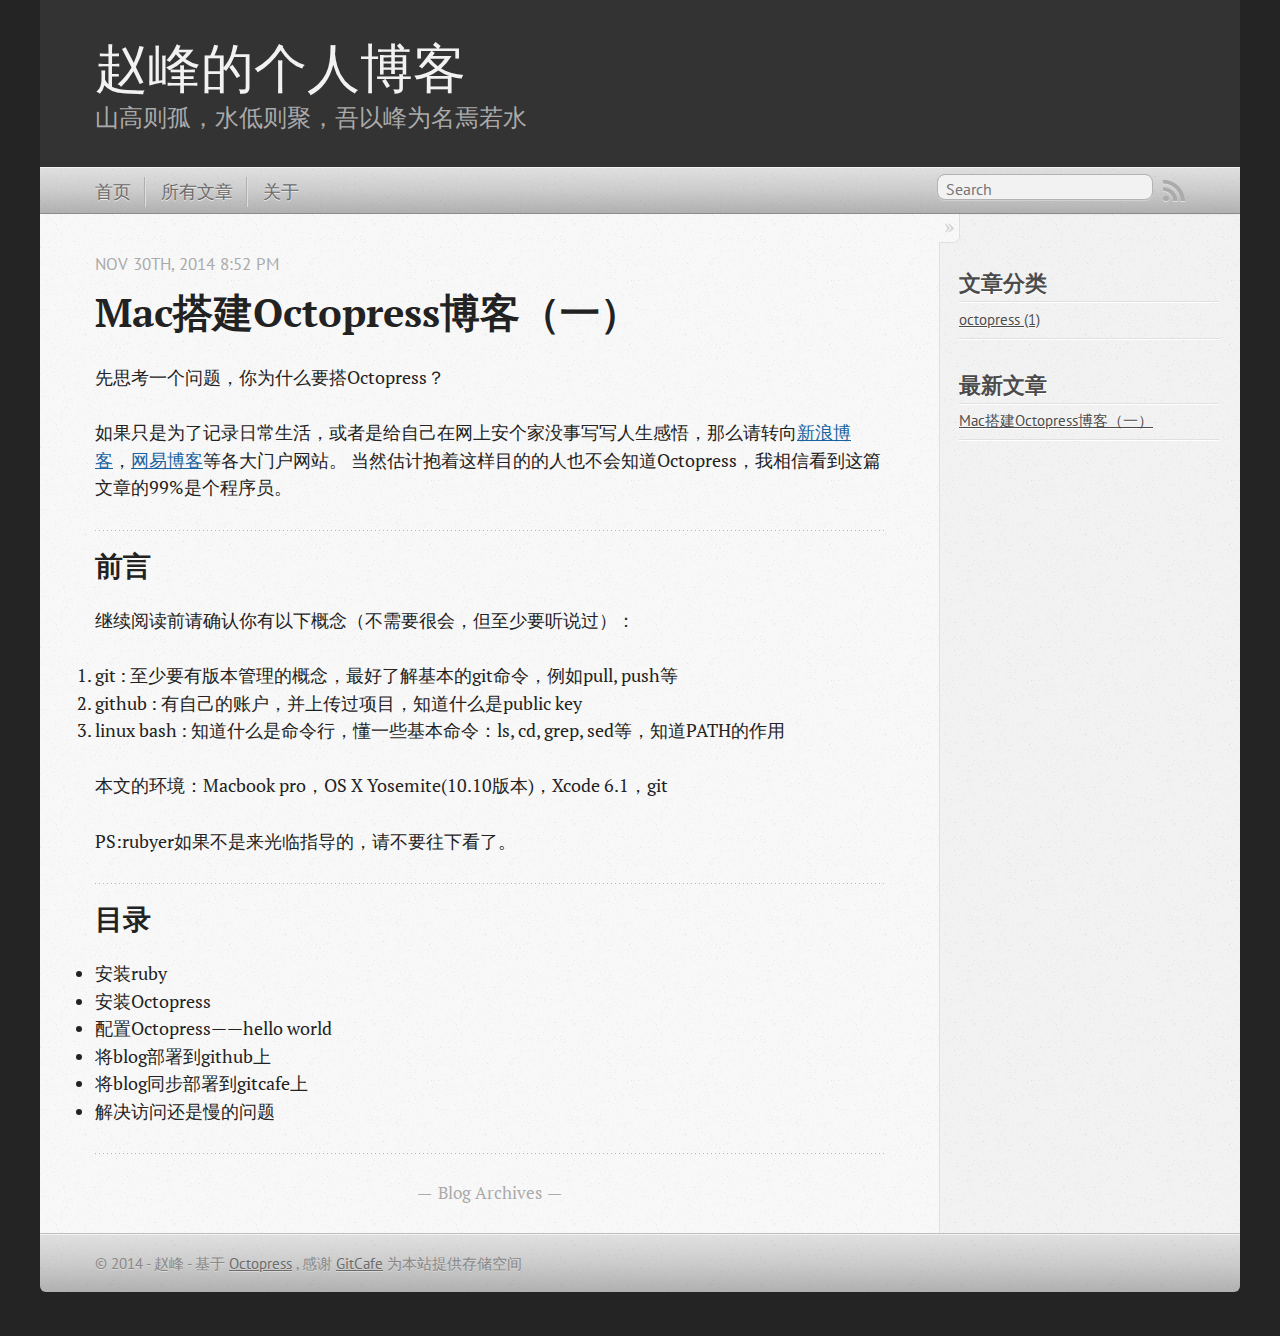
==== index.html @ 0d8d3104 "Site updated at 2014-12-03 14:56:02 UTC" ====
<!DOCTYPE html>
<!--[if IEMobile 7 ]><html class="no-js iem7"><![endif]-->
<!--[if lt IE 9]><html class="no-js lte-ie8"><![endif]-->
<!--[if (gt IE 8)|(gt IEMobile 7)|!(IEMobile)|!(IE)]><!--><html class="no-js" lang="en"><!--<![endif]-->
<head>
  <meta charset="utf-8">
  <title>赵峰的个人博客</title>
  <meta name="author" content="赵峰">

  
  <meta name="description" content="赵峰的个人博客">
  <meta name="keywords" content="IOS,Octopress,移动互联网,途牛旅游,iphone,hacker,objective-c,swift">

  <!-- http://t.co/dKP3o1e -->
  <meta name="HandheldFriendly" content="True">
  <meta name="MobileOptimized" content="320">
  <meta name="viewport" content="width=device-width, initial-scale=1">

  
  <link rel="canonical" href="http://piaoling.github.io">
  <link href="/favicon.png" rel="icon">
  <link href="/stylesheets/screen.css" media="screen, projection" rel="stylesheet" type="text/css">
  <link href="/atom.xml" rel="alternate" title="赵峰的个人博客" type="application/atom+xml">
  <script src="/javascripts/modernizr-2.0.js"></script>
  <script src="//ajax.useso.com/ajax/libs/jquery/1.9.1/jquery.min.js"></script>
  <script>!window.jQuery && document.write(unescape('%3Cscript src="./javascripts/libs/jquery.min.js"%3E%3C/script%3E'))</script>
  <script src="/javascripts/octopress.js" type="text/javascript"></script>
  <!--Fonts from Google"s Web font directory at http://google.com/webfonts -->
<link href="//fonts.useso.com/css?family=PT+Serif:regular,italic,bold,bolditalic" rel="stylesheet" type="text/css">
<link href="//fonts.useso.com/css?family=PT+Sans:regular,italic,bold,bolditalic" rel="stylesheet" type="text/css">

  

</head>

<body   >
  <header role="banner"><hgroup>
  <h1><a href="/">赵峰的个人博客</a></h1>
  
    <h2>山高则孤，水低则聚，吾以峰为名焉若水</h2>
  
</hgroup>

</header>
  <nav role="navigation"><ul class="subscription" data-subscription="rss">
  <li><a href="/atom.xml" rel="subscribe-rss" title="subscribe via RSS">RSS</a></li>
  
</ul>
  
<form action="https://www.google.com/search" method="get">
  <fieldset role="search">
    <input type="hidden" name="q" value="site:piaoling.github.io" />
    <input class="search" type="text" name="q" results="0" placeholder="Search"/>
  </fieldset>
</form>
  
<ul class="main-navigation">
  <li><a href="/">首页</a></li>
  <li><a href="/blog/archives">所有文章</a></li>
  <li><a href="/about">关于</a></li>
</ul>

</nav>
  <div id="main">
    <div id="content">
      <div class="blog-index">
  
  
  
    <article>
      
  <header>
    
      <h1 class="entry-title"><a href="/blog/2014/11/30/first-article/">Mac搭建Octopress博客（一）</a></h1>
    
    
      <p class="meta">
        




<time class='entry-date' datetime='2014-11-30T20:52:17+08:00'><span class='date'><span class='date-month'>Nov</span> <span class='date-day'>30</span><span class='date-suffix'>th</span>, <span class='date-year'>2014</span></span> <span class='time'>8:52 pm</span></time>
        
      </p>
    
  </header>


  <div class="entry-content"><p>先思考一个问题，你为什么要搭Octopress？</p>

<p>如果只是为了记录日常生活，或者是给自己在网上安个家没事写写人生感悟，那么请转向<a href="http://blog.sina.com.cn">新浪博客</a>，<a href="http://blog.163.com">网易博客</a>等各大门户网站。
当然估计抱着这样目的的人也不会知道Octopress，我相信看到这篇文章的99%是个程序员。</p>

<h2>前言</h2>

<p>继续阅读前请确认你有以下概念（不需要很会，但至少要听说过）：</p>

<ol>
<li> git : 至少要有版本管理的概念，最好了解基本的git命令，例如pull, push等</li>
<li> github : 有自己的账户，并上传过项目，知道什么是public key</li>
<li> linux bash : 知道什么是命令行，懂一些基本命令：ls, cd, grep, sed等，知道PATH的作用</li>
</ol>


<p>本文的环境：Macbook pro，OS X Yosemite(10.10版本)，Xcode 6.1，git</p>

<p>PS:rubyer如果不是来光临指导的，请不要往下看了。</p>

<h2>目录</h2>

<ul>
<li>安装ruby</li>
<li>安装Octopress</li>
<li>配置Octopress——hello world</li>
<li>将blog部署到github上</li>
<li>将blog同步部署到gitcafe上</li>
<li>解决访问还是慢的问题</li>
</ul>

</div>
  
  


    </article>
  
  <div class="pagination">
    
    <a href="/blog/archives">Blog Archives</a>
    
  </div>
</div>
<aside class="sidebar">
  
    <section> 
  <h1>文章分类</h1> 
  <ul id="categories"> 
    <li class='category'><a href='/blog/categories/octopress/'>octopress (1)</a></li>
 
  </ul> 
</section><section>
  <h1>最新文章</h1>
  <ul id="recent_posts">
    
      <li class="post">
        <a href="/blog/2014/11/30/first-article/">Mac搭建Octopress博客（一）</a>
      </li>
    
  </ul>
</section>

  
</aside>

    </div>
  </div>
  <footer role="contentinfo"><p>
  &copy; 2014 - 赵峰 -
  <span class="credit">基于 <a href="http://octopress.org" target="_blank">Octopress</a></span>
  <span class="credit">, 感谢 <a href="http://gitcafe.com/signup?invited_by=tangqiaoboy" target="_blank">GitCafe</a> 为本站提供存储空间</span>
</p>

</footer>
  











</body>
</html>
---- stylesheets/screen.css ----
html,body,div,span,applet,object,iframe,h1,h2,h3,h4,h5,h6,p,blockquote,pre,a,abbr,acronym,address,big,cite,code,del,dfn,em,img,ins,kbd,q,s,samp,small,strike,strong,sub,sup,tt,var,b,u,i,center,dl,dt,dd,ol,ul,li,fieldset,form,label,legend,table,caption,tbody,tfoot,thead,tr,th,td,article,aside,canvas,details,embed,figure,figcaption,footer,header,hgroup,menu,nav,output,ruby,section,summary,time,mark,audio,video{margin:0;padding:0;border:0;font:inherit;font-size:100%;vertical-align:baseline}html{line-height:1}ol,ul{list-style:none}table{border-collapse:collapse;border-spacing:0}caption,th,td{text-align:left;font-weight:normal;vertical-align:middle}q,blockquote{quotes:none}q:before,q:after,blockquote:before,blockquote:after{content:"";content:none}a img{border:none}article,aside,details,figcaption,figure,footer,header,hgroup,menu,nav,section,summary{display:block}a{color:#1863a1}a:visited{color:#751590}a:focus{color:#0181eb}a:hover{color:#0181eb}a:active{color:#01579f}aside.sidebar a{color:#222}aside.sidebar a:focus{color:#0181eb}aside.sidebar a:hover{color:#0181eb}aside.sidebar a:active{color:#01579f}a{-webkit-transition:color 0.3s;-moz-transition:color 0.3s;-o-transition:color 0.3s;transition:color 0.3s}html{background:#252525 url('/images/line-tile.png?1417339213') top left}body>div{background:#f2f2f2 url('/images/noise.png?1417339213') top left;border-bottom:1px solid #bfbfbf}body>div>div{background:#f8f8f8 url('/images/noise.png?1417339213') top left;border-right:1px solid #e0e0e0}.heading,body>header h1,h1,h2,h3,h4,h5,h6{font-family:"PT Serif","Georgia","Helvetica Neue",Arial,sans-serif}.sans,body>header h2,article header p.meta,article>footer,#content .blog-index footer,html .gist .gist-file .gist-meta,#blog-archives a.category,#blog-archives time,aside.sidebar section,body>footer{font-family:"PT Sans","Helvetica Neue",Arial,sans-serif}.serif,body,#content .blog-index a[rel=full-article]{font-family:"PT Serif",Georgia,Times,"Times New Roman",serif}.mono,pre,code,tt,p code,li code{font-family:Menlo,Monaco,"Andale Mono","lucida console","Courier New",monospace}body>header h1{font-size:2.2em;font-family:"PT Serif","Georgia","Helvetica Neue",Arial,sans-serif;font-weight:normal;line-height:1.2em;margin-bottom:0.6667em}body>header h2{font-family:"PT Serif","Georgia","Helvetica Neue",Arial,sans-serif}body{line-height:1.5em;color:#222}h1{font-size:2.2em;line-height:1.2em}@media only screen and (min-width: 992px){body{font-size:1.15em}h1{font-size:2.6em;line-height:1.2em}}h1,h2,h3,h4,h5,h6{text-rendering:optimizelegibility;margin-bottom:1em;font-weight:bold}h2,section h1{font-size:1.5em}h3,section h2,section section h1{font-size:1.3em}h4,section h3,section section h2,section section section h1{font-size:1em}h5,section h4,section section h3{font-size:.9em}h6,section h5,section section h4,section section section h3{font-size:.8em}p,article blockquote,ul,ol{margin-bottom:1.5em}ul{list-style-type:disc}ul ul{list-style-type:circle;margin-bottom:0px}ul ul ul{list-style-type:square;margin-bottom:0px}ol{list-style-type:decimal}ol ol{list-style-type:lower-alpha;margin-bottom:0px}ol ol ol{list-style-type:lower-roman;margin-bottom:0px}ul,ul ul,ul ol,ol,ol ul,ol ol{margin-left:0em}ul ul,ul ol,ol ul,ol ol{margin-bottom:0em}strong{font-weight:bold}em{font-style:italic}sup,sub{font-size:0.75em;position:relative;display:inline-block;padding:0 .2em;line-height:.8em}sup{top:-.5em}sub{bottom:-.5em}a[rev='footnote']{font-size:.75em;padding:0 .3em;line-height:1}q{font-style:normal}q:before{content:"\201C"}q:after{content:"\201D"}em,dfn{font-style:italic}strong,dfn{font-weight:bold}del,s{text-decoration:line-through}abbr,acronym{border-bottom:1px dotted;cursor:help}hr{margin-bottom:0.2em}small{font-size:.8em}big{font-size:1.2em}article blockquote{font-style:italic;position:relative;font-size:1.2em;line-height:1.5em;padding-left:1em;border-left:4px solid rgba(170,170,170,0.5)}article blockquote cite{font-style:italic}article blockquote cite a{color:#aaa !important;word-wrap:break-word}article blockquote cite:before{content:'\2014';padding-right:.3em;padding-left:.3em;color:#aaa}@media only screen and (min-width: 992px){article blockquote{padding-left:1.5em;border-left-width:4px}}.pullquote-right:before,.pullquote-left:before{padding:0;border:none;content:attr(data-pullquote);float:right;width:45%;margin:.5em 0 1em 1.5em;position:relative;top:7px;font-size:1.4em;line-height:1.45em}.pullquote-left:before{float:left;margin:.5em 1.5em 1em 0}.force-wrap,article a,aside.sidebar a{white-space:-moz-pre-wrap;white-space:-pre-wrap;white-space:-o-pre-wrap;white-space:pre-wrap;word-wrap:break-word}.group,body>header,body>nav,body>footer,body #content>article,body #content>div>article,body #content>div>section,body div.pagination,aside.sidebar,#main,#content,.sidebar{*zoom:1}.group:after,body>header:after,body>nav:after,body>footer:after,body #content>article:after,body #content>div>section:after,body div.pagination:after,#main:after,#content:after,.sidebar:after{content:"";display:table;clear:both}body{-webkit-text-size-adjust:none;max-width:1200px;position:relative;margin:0 auto}body>header,body>nav,body>footer,body #content>article,body #content>div>article,body #content>div>section{padding-left:18px;padding-right:18px}@media only screen and (min-width: 480px){body>header,body>nav,body>footer,body #content>article,body #content>div>article,body #content>div>section{padding-left:25px;padding-right:25px}}@media only screen and (min-width: 768px){body>header,body>nav,body>footer,body #content>article,body #content>div>article,body #content>div>section{padding-left:35px;padding-right:35px}}@media only screen and (min-width: 992px){body>header,body>nav,body>footer,body #content>article,body #content>div>article,body #content>div>section{padding-left:55px;padding-right:55px}}body div.pagination{margin-left:18px;margin-right:18px}@media only screen and (min-width: 480px){body div.pagination{margin-left:25px;margin-right:25px}}@media only screen and (min-width: 768px){body div.pagination{margin-left:35px;margin-right:35px}}@media only screen and (min-width: 992px){body div.pagination{margin-left:55px;margin-right:55px}}body>header{font-size:1em;padding-top:1.5em;padding-bottom:1.5em}#content{overflow:hidden}#content>div,#content>article{width:100%}aside.sidebar{float:none;padding:0 18px 1px;background-color:#f7f7f7;border-top:1px solid #e0e0e0}.flex-content,article img,article video,article .flash-video,aside.sidebar img{max-width:100%;height:auto}.basic-alignment.left,article img.left,article video.left,article .left.flash-video,aside.sidebar img.left{float:left;margin-right:1.5em}.basic-alignment.right,article img.right,article video.right,article .right.flash-video,aside.sidebar img.right{float:right;margin-left:1.5em}.basic-alignment.center,article img.center,article video.center,article .center.flash-video,aside.sidebar img.center{display:block;margin:0 auto 1.5em}.basic-alignment.left,article img.left,article video.left,article .left.flash-video,aside.sidebar img.left,.basic-alignment.right,article img.right,article video.right,article .right.flash-video,aside.sidebar img.right{margin-bottom:.8em}.toggle-sidebar,.no-sidebar .toggle-sidebar{display:none}@media only screen and (min-width: 750px){body.sidebar-footer aside.sidebar{float:none;width:auto;clear:left;margin:0;padding:0 35px 1px;background-color:#f7f7f7;border-top:1px solid #eaeaea}body.sidebar-footer aside.sidebar section.odd,body.sidebar-footer aside.sidebar section.even{float:left;width:48%}body.sidebar-footer aside.sidebar section.odd{margin-left:0}body.sidebar-footer aside.sidebar section.even{margin-left:4%}body.sidebar-footer aside.sidebar.thirds section{width:30%;margin-left:5%}body.sidebar-footer aside.sidebar.thirds section.first{margin-left:0;clear:both}}body.sidebar-footer #content{margin-right:0px}body.sidebar-footer .toggle-sidebar{display:none}@media only screen and (min-width: 550px){body>header{font-size:1em}}@media only screen and (min-width: 750px){aside.sidebar{float:none;width:auto;clear:left;margin:0;padding:0 35px 1px;background-color:#f7f7f7;border-top:1px solid #eaeaea}aside.sidebar section.odd,aside.sidebar section.even{float:left;width:48%}aside.sidebar section.odd{margin-left:0}aside.sidebar section.even{margin-left:4%}aside.sidebar.thirds section{width:30%;margin-left:5%}aside.sidebar.thirds section.first{margin-left:0;clear:both}}@media only screen and (min-width: 768px){body{-webkit-text-size-adjust:auto}body>header{font-size:1.2em}#main{padding:0;margin:0 auto}#content{overflow:visible;margin-right:240px;position:relative}.no-sidebar #content{margin-right:0;border-right:0}.collapse-sidebar #content{margin-right:20px}#content>div,#content>article{padding-top:17.5px;padding-bottom:17.5px;float:left}aside.sidebar{width:210px;padding:0 15px 15px;background:none;clear:none;float:left;margin:0 -100% 0 0}aside.sidebar section{width:auto;margin-left:0}aside.sidebar section.odd,aside.sidebar section.even{float:none;width:auto;margin-left:0}.collapse-sidebar aside.sidebar{float:none;width:auto;clear:left;margin:0;padding:0 35px 1px;background-color:#f7f7f7;border-top:1px solid #eaeaea}.collapse-sidebar aside.sidebar section.odd,.collapse-sidebar aside.sidebar section.even{float:left;width:48%}.collapse-sidebar aside.sidebar section.odd{margin-left:0}.collapse-sidebar aside.sidebar section.even{margin-left:4%}.collapse-sidebar aside.sidebar.thirds section{width:30%;margin-left:5%}.collapse-sidebar aside.sidebar.thirds section.first{margin-left:0;clear:both}}@media only screen and (min-width: 992px){body>header{font-size:1.3em}#content{margin-right:300px}#content>div,#content>article{padding-top:27.5px;padding-bottom:27.5px}aside.sidebar{width:260px;padding:1.2em 20px 20px}.collapse-sidebar aside.sidebar{padding-left:55px;padding-right:55px}}@media only screen and (min-width: 768px){ul,ol{margin-left:0}}body>header{background:#333}body>header h1{display:inline-block;margin:0}body>header h1 a,body>header h1 a:visited,body>header h1 a:hover{color:#f2f2f2;text-decoration:none}body>header h2{margin:.2em 0 0;font-size:1em;color:#aaa;font-weight:normal}body>nav{position:relative;background-color:#ccc;background:url('/images/noise.png?1417339213'),-webkit-gradient(linear, 50% 0%, 50% 100%, color-stop(0%, #e0e0e0), color-stop(50%, #cccccc), color-stop(100%, #b0b0b0));background:url('/images/noise.png?1417339213'),-webkit-linear-gradient(#e0e0e0,#cccccc,#b0b0b0);background:url('/images/noise.png?1417339213'),-moz-linear-gradient(#e0e0e0,#cccccc,#b0b0b0);background:url('/images/noise.png?1417339213'),-o-linear-gradient(#e0e0e0,#cccccc,#b0b0b0);background:url('/images/noise.png?1417339213'),linear-gradient(#e0e0e0,#cccccc,#b0b0b0);border-top:1px solid #f2f2f2;border-bottom:1px solid #8c8c8c;padding-top:.35em;padding-bottom:.35em}body>nav form{-webkit-background-clip:padding;-moz-background-clip:padding;background-clip:padding-box;margin:0;padding:0}body>nav form .search{padding:.3em .5em 0;font-size:.85em;font-family:"PT Sans","Helvetica Neue",Arial,sans-serif;line-height:1.1em;width:95%;-webkit-border-radius:0.5em;-moz-border-radius:0.5em;-ms-border-radius:0.5em;-o-border-radius:0.5em;border-radius:0.5em;-webkit-background-clip:padding;-moz-background-clip:padding;background-clip:padding-box;-webkit-box-shadow:#d1d1d1 0 1px;-moz-box-shadow:#d1d1d1 0 1px;box-shadow:#d1d1d1 0 1px;background-color:#f2f2f2;border:1px solid #b3b3b3;color:#888}body>nav form .search:focus{color:#444;border-color:#80b1df;-webkit-box-shadow:#80b1df 0 0 4px,#80b1df 0 0 3px inset;-moz-box-shadow:#80b1df 0 0 4px,#80b1df 0 0 3px inset;box-shadow:#80b1df 0 0 4px,#80b1df 0 0 3px inset;background-color:#fff;outline:none}body>nav fieldset[role=search]{float:right;width:48%}body>nav fieldset.mobile-nav{float:left;width:48%}body>nav fieldset.mobile-nav select{width:100%;font-size:.8em;border:1px solid #888}body>nav ul{display:none}@media only screen and (min-width: 550px){body>nav{font-size:.9em}body>nav ul{margin:0;padding:0;border:0;overflow:hidden;*zoom:1;float:left;display:block;padding-top:.15em}body>nav ul li{list-style-image:none;list-style-type:none;margin-left:0;white-space:nowrap;display:inline;float:left;padding-left:0;padding-right:0}body>nav ul li:first-child,body>nav ul li.first{padding-left:0}body>nav ul li:last-child{padding-right:0}body>nav ul li.last{padding-right:0}body>nav ul.subscription{margin-left:.8em;float:right}body>nav ul.subscription li:last-child a{padding-right:0}body>nav ul li{margin:0}body>nav a{color:#6b6b6b;font-family:"PT Sans","Helvetica Neue",Arial,sans-serif;text-shadow:#ebebeb 0 1px;float:left;text-decoration:none;font-size:1.1em;padding:.1em 0;line-height:1.5em}body>nav a:visited{color:#6b6b6b}body>nav a:hover{color:#2b2b2b}body>nav li+li{border-left:1px solid #b0b0b0;margin-left:.8em}body>nav li+li a{padding-left:.8em;border-left:1px solid #dedede}body>nav form{float:right;text-align:left;padding-left:.8em;width:175px}body>nav form .search{width:93%;font-size:.95em;line-height:1.2em}body>nav ul[data-subscription$=email]+form{width:97px}body>nav ul[data-subscription$=email]+form .search{width:91%}body>nav fieldset.mobile-nav{display:none}body>nav fieldset[role=search]{width:99%}}@media only screen and (min-width: 992px){body>nav form{width:215px}body>nav ul[data-subscription$=email]+form{width:147px}}.no-placeholder body>nav .search{background:#f2f2f2 url('/images/search.png?1417339213') 0.3em 0.25em no-repeat;text-indent:1.3em}@media only screen and (min-width: 550px){.maskImage body>nav ul[data-subscription$=email]+form{width:123px}}@media only screen and (min-width: 992px){.maskImage body>nav ul[data-subscription$=email]+form{width:173px}}.maskImage ul.subscription{position:relative;top:.2em}.maskImage ul.subscription li,.maskImage ul.subscription a{border:0;padding:0}.maskImage a[rel=subscribe-rss]{position:relative;top:0px;text-indent:-999999em;background-color:#dedede;border:0;padding:0}.maskImage a[rel=subscribe-rss],.maskImage a[rel=subscribe-rss]:after{-webkit-mask-image:url('/images/rss.png?1417339213');-moz-mask-image:url('/images/rss.png?1417339213');-ms-mask-image:url('/images/rss.png?1417339213');-o-mask-image:url('/images/rss.png?1417339213');mask-image:url('/images/rss.png?1417339213');-webkit-mask-repeat:no-repeat;-moz-mask-repeat:no-repeat;-ms-mask-repeat:no-repeat;-o-mask-repeat:no-repeat;mask-repeat:no-repeat;width:22px;height:22px}.maskImage a[rel=subscribe-rss]:after{content:"";position:absolute;top:-1px;left:0;background-color:#ababab}.maskImage a[rel=subscribe-rss]:hover:after{background-color:#9e9e9e}.maskImage a[rel=subscribe-email]{position:relative;top:0px;text-indent:-999999em;background-color:#dedede;border:0;padding:0}.maskImage a[rel=subscribe-email],.maskImage a[rel=subscribe-email]:after{-webkit-mask-image:url('/images/email.png?1417339213');-moz-mask-image:url('/images/email.png?1417339213');-ms-mask-image:url('/images/email.png?1417339213');-o-mask-image:url('/images/email.png?1417339213');mask-image:url('/images/email.png?1417339213');-webkit-mask-repeat:no-repeat;-moz-mask-repeat:no-repeat;-ms-mask-repeat:no-repeat;-o-mask-repeat:no-repeat;mask-repeat:no-repeat;width:28px;height:22px}.maskImage a[rel=subscribe-email]:after{content:"";position:absolute;top:-1px;left:0;background-color:#ababab}.maskImage a[rel=subscribe-email]:hover:after{background-color:#9e9e9e}article{padding-top:1em}article header{position:relative;padding-top:2em;padding-bottom:1em;margin-bottom:1em;background:url('[data-uri]') bottom left repeat-x}article header h1{margin:0}article header h1 a{text-decoration:none}article header h1 a:hover{text-decoration:underline}article header p{font-size:.9em;color:#aaa;margin:0}article header p.meta{text-transform:uppercase;position:absolute;top:0}@media only screen and (min-width: 768px){article header{margin-bottom:1.5em;padding-bottom:1em;background:url('[data-uri]') bottom left repeat-x}}article h2{padding-top:0.8em;background:url('[data-uri]') top left repeat-x}.entry-content article h2:first-child,article header+h2{padding-top:0}article h2:first-child,article header+h2{background:none}article .feature{padding-top:.5em;margin-bottom:1em;padding-bottom:1em;background:url('[data-uri]') bottom left repeat-x;font-size:2.0em;font-style:italic;line-height:1.3em}article img,article video,article .flash-video{-webkit-border-radius:0.3em;-moz-border-radius:0.3em;-ms-border-radius:0.3em;-o-border-radius:0.3em;border-radius:0.3em;-webkit-box-shadow:rgba(0,0,0,0.15) 0 1px 4px;-moz-box-shadow:rgba(0,0,0,0.15) 0 1px 4px;box-shadow:rgba(0,0,0,0.15) 0 1px 4px;-webkit-box-sizing:border-box;-moz-box-sizing:border-box;box-sizing:border-box;border:#fff 0.5em solid}article video,article .flash-video{margin:0 auto 1.5em}article video{display:block;width:100%}article .flash-video>div{position:relative;display:block;padding-bottom:56.25%;padding-top:1px;height:0;overflow:hidden}article .flash-video>div iframe,article .flash-video>div object,article .flash-video>div embed{position:absolute;top:0;left:0;width:100%;height:100%}article>footer{padding-bottom:2.5em;margin-top:2em}article>footer p.meta{margin-bottom:.8em;font-size:.85em;clear:both;overflow:hidden}.blog-index article+article{background:url('[data-uri]') top left repeat-x}#content .blog-index{padding-top:0;padding-bottom:0}#content .blog-index article{padding-top:2em}#content .blog-index article header{background:none;padding-bottom:0}#content .blog-index article h1{font-size:2.2em}#content .blog-index article h1 a{color:inherit}#content .blog-index article h1 a:hover{color:#0181eb}#content .blog-index a[rel=full-article]{background:#ebebeb;display:inline-block;padding:.4em .8em;margin-right:.5em;text-decoration:none;color:#666;-webkit-transition:background-color 0.5s;-moz-transition:background-color 0.5s;-o-transition:background-color 0.5s;transition:background-color 0.5s}#content .blog-index a[rel=full-article]:hover{background:#0181eb;text-shadow:none;color:#f8f8f8}#content .blog-index footer{margin-top:1em}.separator,article>footer .byline+time:before,article>footer time+time:before,article>footer .comments:before,article>footer .byline ~ .categories:before{content:"\2022 ";padding:0 .4em 0 .2em;display:inline-block}#content div.pagination{text-align:center;font-size:.95em;position:relative;background:url('[data-uri]') top left repeat-x;padding-top:1.5em;padding-bottom:1.5em}#content div.pagination a{text-decoration:none;color:#aaa}#content div.pagination a.prev{position:absolute;left:0}#content div.pagination a.next{position:absolute;right:0}#content div.pagination a:hover{color:#0181eb}#content div.pagination a[href*=archive]:before,#content div.pagination a[href*=archive]:after{content:'\2014';padding:0 .3em}p.meta+.sharing{padding-top:1em;padding-left:0;background:url('[data-uri]') top left repeat-x}#fb-root{display:none}.highlight,html .gist .gist-file .gist-syntax .gist-highlight{border:1px solid #05232b !important}.highlight table td.code,html .gist .gist-file .gist-syntax .gist-highlight table td.code{width:100%}.highlight .line-numbers,html .gist .gist-file .gist-syntax .highlight .line_numbers{text-align:right;font-size:13px;line-height:1.45em;background:#073642 url('/images/noise.png?1417339213') top left !important;border-right:1px solid #00232c !important;-webkit-box-shadow:#083e4b -1px 0 inset;-moz-box-shadow:#083e4b -1px 0 inset;box-shadow:#083e4b -1px 0 inset;text-shadow:#021014 0 -1px;padding:.8em !important;-webkit-border-radius:0;-moz-border-radius:0;-ms-border-radius:0;-o-border-radius:0;border-radius:0}.highlight .line-numbers span,html .gist .gist-file .gist-syntax .highlight .line_numbers span{color:#586e75 !important}figure.code,.gist-file,pre{-webkit-box-shadow:rgba(0,0,0,0.06) 0 0 10px;-moz-box-shadow:rgba(0,0,0,0.06) 0 0 10px;box-shadow:rgba(0,0,0,0.06) 0 0 10px}figure.code .highlight pre,.gist-file .highlight pre,pre .highlight pre{-webkit-box-shadow:none;-moz-box-shadow:none;box-shadow:none}.gist .highlight *::-moz-selection,figure.code .highlight *::-moz-selection{background:#386774;color:inherit;text-shadow:#002b36 0 1px}.gist .highlight *::-webkit-selection,figure.code .highlight *::-webkit-selection{background:#386774;color:inherit;text-shadow:#002b36 0 1px}.gist .highlight *::selection,figure.code .highlight *::selection{background:#386774;color:inherit;text-shadow:#002b36 0 1px}html .gist .gist-file{margin-bottom:1.8em;position:relative;border:none;padding-top:26px !important}html .gist .gist-file .highlight{margin-bottom:0}html .gist .gist-file .gist-syntax{border-bottom:0 !important;background:none !important}html .gist .gist-file .gist-syntax .gist-highlight{background:#002b36 !important}html .gist .gist-file .gist-syntax .highlight pre{padding:0}html .gist .gist-file .gist-meta{padding:.6em 0.8em;border:1px solid #083e4b !important;color:#586e75;font-size:.7em !important;background:#073642 url('/images/noise.png?1417339213') top left;line-height:1.5em}html .gist .gist-file .gist-meta a{color:#75878b !important;text-decoration:none}html .gist .gist-file .gist-meta a:hover{text-decoration:underline}html .gist .gist-file .gist-meta a:hover{color:#93a1a1 !important}html .gist .gist-file .gist-meta a[href*='#file']{position:absolute;top:0;left:0;right:-10px;color:#474747 !important}html .gist .gist-file .gist-meta a[href*='#file']:hover{color:#1863a1 !important}html .gist .gist-file .gist-meta a[href*=raw]{top:.4em}pre{background:#002b36 url('/images/noise.png?1417339213') top left;-webkit-border-radius:0.4em;-moz-border-radius:0.4em;-ms-border-radius:0.4em;-o-border-radius:0.4em;border-radius:0.4em;border:1px solid #05232b;line-height:1.45em;font-size:13px;margin-bottom:2.1em;padding:.8em 1em;color:#93a1a1;overflow:auto}h3.filename+pre{-moz-border-radius-topleft:0px;-webkit-border-top-left-radius:0px;border-top-left-radius:0px;-moz-border-radius-topright:0px;-webkit-border-top-right-radius:0px;border-top-right-radius:0px}p code,li code{display:inline-block;white-space:no-wrap;background:#fff;font-size:.8em;line-height:1.5em;color:#555;border:1px solid #ddd;-webkit-border-radius:0.4em;-moz-border-radius:0.4em;-ms-border-radius:0.4em;-o-border-radius:0.4em;border-radius:0.4em;padding:0 .3em;margin:-1px 0}p pre code,li pre code{font-size:1em !important;background:none;border:none}.pre-code,html .gist .gist-file .gist-syntax .highlight pre,.highlight code{font-family:Menlo,Monaco,"Andale Mono","lucida console","Courier New",monospace !important;overflow:scroll;overflow-y:hidden;display:block;padding:.8em;overflow-x:auto;line-height:1.45em;background:#002b36 url('/images/noise.png?1417339213') top left !important;color:#93a1a1 !important}.pre-code span,html .gist .gist-file .gist-syntax .highlight pre span,.highlight code span{color:#93a1a1 !important}.pre-code span,html .gist .gist-file .gist-syntax .highlight pre span,.highlight code span{font-style:normal !important;font-weight:normal !important}.pre-code .c,html .gist .gist-file .gist-syntax .highlight pre .c,.highlight code .c{color:#586e75 !important;font-style:italic !important}.pre-code .cm,html .gist .gist-file .gist-syntax .highlight pre .cm,.highlight code .cm{color:#586e75 !important;font-style:italic !important}.pre-code .cp,html .gist .gist-file .gist-syntax .highlight pre .cp,.highlight code .cp{color:#586e75 !important;font-style:italic !important}.pre-code .c1,html .gist .gist-file .gist-syntax .highlight pre .c1,.highlight code .c1{color:#586e75 !important;font-style:italic !important}.pre-code .cs,html .gist .gist-file .gist-syntax .highlight pre .cs,.highlight code .cs{color:#586e75 !important;font-weight:bold !important;font-style:italic !important}.pre-code .err,html .gist .gist-file .gist-syntax .highlight pre .err,.highlight code .err{color:#dc322f !important;background:none !important}.pre-code .k,html .gist .gist-file .gist-syntax .highlight pre .k,.highlight code .k{color:#cb4b16 !important}.pre-code .o,html .gist .gist-file .gist-syntax .highlight pre .o,.highlight code .o{color:#93a1a1 !important;font-weight:bold !important}.pre-code .p,html .gist .gist-file .gist-syntax .highlight pre .p,.highlight code .p{color:#93a1a1 !important}.pre-code .ow,html .gist .gist-file .gist-syntax .highlight pre .ow,.highlight code .ow{color:#2aa198 !important;font-weight:bold !important}.pre-code .gd,html .gist .gist-file .gist-syntax .highlight pre .gd,.highlight code .gd{color:#93a1a1 !important;background-color:#372c34 !important;display:inline-block}.pre-code .gd .x,html .gist .gist-file .gist-syntax .highlight pre .gd .x,.highlight code .gd .x{color:#93a1a1 !important;background-color:#4d2d33 !important;display:inline-block}.pre-code .ge,html .gist .gist-file .gist-syntax .highlight pre .ge,.highlight code .ge{color:#93a1a1 !important;font-style:italic !important}.pre-code .gh,html .gist .gist-file .gist-syntax .highlight pre .gh,.highlight code .gh{color:#586e75 !important}.pre-code .gi,html .gist .gist-file .gist-syntax .highlight pre .gi,.highlight code .gi{color:#93a1a1 !important;background-color:#1a412b !important;display:inline-block}.pre-code .gi .x,html .gist .gist-file .gist-syntax .highlight pre .gi .x,.highlight code .gi .x{color:#93a1a1 !important;background-color:#355720 !important;display:inline-block}.pre-code .gs,html .gist .gist-file .gist-syntax .highlight pre .gs,.highlight code .gs{color:#93a1a1 !important;font-weight:bold !important}.pre-code .gu,html .gist .gist-file .gist-syntax .highlight pre .gu,.highlight code .gu{color:#6c71c4 !important}.pre-code .kc,html .gist .gist-file .gist-syntax .highlight pre .kc,.highlight code .kc{color:#859900 !important;font-weight:bold !important}.pre-code .kd,html .gist .gist-file .gist-syntax .highlight pre .kd,.highlight code .kd{color:#268bd2 !important}.pre-code .kp,html .gist .gist-file .gist-syntax .highlight pre .kp,.highlight code .kp{color:#cb4b16 !important;font-weight:bold !important}.pre-code .kr,html .gist .gist-file .gist-syntax .highlight pre .kr,.highlight code .kr{color:#d33682 !important;font-weight:bold !important}.pre-code .kt,html .gist .gist-file .gist-syntax .highlight pre .kt,.highlight code .kt{color:#2aa198 !important}.pre-code .n,html .gist .gist-file .gist-syntax .highlight pre .n,.highlight code .n{color:#268bd2 !important}.pre-code .na,html .gist .gist-file .gist-syntax .highlight pre .na,.highlight code .na{color:#268bd2 !important}.pre-code .nb,html .gist .gist-file .gist-syntax .highlight pre .nb,.highlight code .nb{color:#859900 !important}.pre-code .nc,html .gist .gist-file .gist-syntax .highlight pre .nc,.highlight code .nc{color:#d33682 !important}.pre-code .no,html .gist .gist-file .gist-syntax .highlight pre .no,.highlight code .no{color:#b58900 !important}.pre-code .nl,html .gist .gist-file .gist-syntax .highlight pre .nl,.highlight code .nl{color:#859900 !important}.pre-code .ne,html .gist .gist-file .gist-syntax .highlight pre .ne,.highlight code .ne{color:#268bd2 !important;font-weight:bold !important}.pre-code .nf,html .gist .gist-file .gist-syntax .highlight pre .nf,.highlight code .nf{color:#268bd2 !important;font-weight:bold !important}.pre-code .nn,html .gist .gist-file .gist-syntax .highlight pre .nn,.highlight code .nn{color:#b58900 !important}.pre-code .nt,html .gist .gist-file .gist-syntax .highlight pre .nt,.highlight code .nt{color:#268bd2 !important;font-weight:bold !important}.pre-code .nx,html .gist .gist-file .gist-syntax .highlight pre .nx,.highlight code .nx{color:#b58900 !important}.pre-code .vg,html .gist .gist-file .gist-syntax .highlight pre .vg,.highlight code .vg{color:#268bd2 !important}.pre-code .vi,html .gist .gist-file .gist-syntax .highlight pre .vi,.highlight code .vi{color:#268bd2 !important}.pre-code .nv,html .gist .gist-file .gist-syntax .highlight pre .nv,.highlight code .nv{color:#268bd2 !important}.pre-code .mf,html .gist .gist-file .gist-syntax .highlight pre .mf,.highlight code .mf{color:#2aa198 !important}.pre-code .m,html .gist .gist-file .gist-syntax .highlight pre .m,.highlight code .m{color:#2aa198 !important}.pre-code .mh,html .gist .gist-file .gist-syntax .highlight pre .mh,.highlight code .mh{color:#2aa198 !important}.pre-code .mi,html .gist .gist-file .gist-syntax .highlight pre .mi,.highlight code .mi{color:#2aa198 !important}.pre-code .s,html .gist .gist-file .gist-syntax .highlight pre .s,.highlight code .s{color:#2aa198 !important}.pre-code .sd,html .gist .gist-file .gist-syntax .highlight pre .sd,.highlight code .sd{color:#2aa198 !important}.pre-code .s2,html .gist .gist-file .gist-syntax .highlight pre .s2,.highlight code .s2{color:#2aa198 !important}.pre-code .se,html .gist .gist-file .gist-syntax .highlight pre .se,.highlight code .se{color:#dc322f !important}.pre-code .si,html .gist .gist-file .gist-syntax .highlight pre .si,.highlight code .si{color:#268bd2 !important}.pre-code .sr,html .gist .gist-file .gist-syntax .highlight pre .sr,.highlight code .sr{color:#2aa198 !important}.pre-code .s1,html .gist .gist-file .gist-syntax .highlight pre .s1,.highlight code .s1{color:#2aa198 !important}.pre-code div .gd,html .gist .gist-file .gist-syntax .highlight pre div .gd,.highlight code div .gd,.pre-code div .gd .x,html .gist .gist-file .gist-syntax .highlight pre div .gd .x,.highlight code div .gd .x,.pre-code div .gi,html .gist .gist-file .gist-syntax .highlight pre div .gi,.highlight code div .gi,.pre-code div .gi .x,html .gist .gist-file .gist-syntax .highlight pre div .gi .x,.highlight code div .gi .x{display:inline-block;width:100%}.highlight,.gist-highlight{margin-bottom:1.8em;background:#002b36;overflow-y:hidden;overflow-x:auto}.highlight pre,.gist-highlight pre{background:none;-webkit-border-radius:0px;-moz-border-radius:0px;-ms-border-radius:0px;-o-border-radius:0px;border-radius:0px;border:none;padding:0;margin-bottom:0}pre::-webkit-scrollbar,.highlight::-webkit-scrollbar,.gist-highlight::-webkit-scrollbar{height:.5em;background:rgba(255,255,255,0.15)}pre::-webkit-scrollbar-thumb:horizontal,.highlight::-webkit-scrollbar-thumb:horizontal,.gist-highlight::-webkit-scrollbar-thumb:horizontal{background:rgba(255,255,255,0.2);-webkit-border-radius:4px;border-radius:4px}.highlight code{background:#000}figure.code{background:none;padding:0;border:0;margin-bottom:1.5em}figure.code pre{margin-bottom:0}figure.code figcaption{position:relative}figure.code .highlight{margin-bottom:0}.code-title,html .gist .gist-file .gist-meta a[href*='#file'],h3.filename,figure.code figcaption{text-align:center;font-size:13px;line-height:2em;text-shadow:#cbcccc 0 1px 0;color:#474747;font-weight:normal;margin-bottom:0;-moz-border-radius-topleft:5px;-webkit-border-top-left-radius:5px;border-top-left-radius:5px;-moz-border-radius-topright:5px;-webkit-border-top-right-radius:5px;border-top-right-radius:5px;font-family:"Helvetica Neue", Arial, "Lucida Grande", "Lucida Sans Unicode", Lucida, sans-serif;background:#aaa url('/images/code_bg.png?1417339213') top repeat-x;border:1px solid #565656;border-top-color:#cbcbcb;border-left-color:#a5a5a5;border-right-color:#a5a5a5;border-bottom:0}.download-source,html .gist .gist-file .gist-meta a[href*=raw],figure.code figcaption a{position:absolute;right:.8em;text-decoration:none;color:#666 !important;z-index:1;font-size:13px;text-shadow:#cbcccc 0 1px 0;padding-left:3em}.download-source:hover,html .gist .gist-file .gist-meta a[href*=raw]:hover,figure.code figcaption a:hover{text-decoration:underline}#archive #content>div,#archive #content>div>article{padding-top:0}#blog-archives{color:#aaa}#blog-archives article{padding:1em 0 1em;position:relative;background:url('[data-uri]') bottom left repeat-x}#blog-archives article:last-child{background:none}#blog-archives article footer{padding:0;margin:0}#blog-archives h1{color:#222;margin-bottom:.3em}#blog-archives h2{display:none}#blog-archives h1{font-size:1.5em}#blog-archives h1 a{text-decoration:none;color:inherit;font-weight:normal;display:inline-block}#blog-archives h1 a:hover{text-decoration:underline}#blog-archives h1 a:hover{color:#0181eb}#blog-archives a.category,#blog-archives time{color:#aaa}#blog-archives .entry-content{display:none}#blog-archives time{font-size:.9em;line-height:1.2em}#blog-archives time .month,#blog-archives time .day{display:inline-block}#blog-archives time .month{text-transform:uppercase}#blog-archives p{margin-bottom:1em}#blog-archives a,#blog-archives .entry-content a{color:inherit}#blog-archives a:hover,#blog-archives .entry-content a:hover{color:#0181eb}#blog-archives a:hover{color:#0181eb}@media only screen and (min-width: 550px){#blog-archives article{margin-left:5em}#blog-archives h2{margin-bottom:.3em;font-weight:normal;display:inline-block;position:relative;top:-1px;float:left}#blog-archives h2:first-child{padding-top:.75em}#blog-archives time{position:absolute;text-align:right;left:0em;top:1.8em}#blog-archives .year{display:none}#blog-archives article{padding-left:4.5em;padding-bottom:.7em}#blog-archives a.category{line-height:1.1em}}#content>.category article{margin-left:0;padding-left:6.8em}#content>.category .year{display:inline}.side-shadow-border,aside.sidebar section h1,aside.sidebar li{-webkit-box-shadow:#fff 0 1px;-moz-box-shadow:#fff 0 1px;box-shadow:#fff 0 1px}aside.sidebar{overflow:hidden;color:#4b4b4b;text-shadow:#fff 0 1px}aside.sidebar section{font-size:.8em;line-height:1.4em;margin-bottom:1.5em}aside.sidebar section h1{margin:1.5em 0 0;padding-bottom:.2em;border-bottom:1px solid #e0e0e0}aside.sidebar section h1+p{padding-top:.4em}aside.sidebar img{-webkit-border-radius:0.3em;-moz-border-radius:0.3em;-ms-border-radius:0.3em;-o-border-radius:0.3em;border-radius:0.3em;-webkit-box-shadow:rgba(0,0,0,0.15) 0 1px 4px;-moz-box-shadow:rgba(0,0,0,0.15) 0 1px 4px;box-shadow:rgba(0,0,0,0.15) 0 1px 4px;-webkit-box-sizing:border-box;-moz-box-sizing:border-box;box-sizing:border-box;border:#fff 0.3em solid}aside.sidebar ul{margin-bottom:0.5em;margin-left:0}aside.sidebar li{list-style:none;padding:.5em 0;margin:0;border-bottom:1px solid #e0e0e0}aside.sidebar li p:last-child{margin-bottom:0}aside.sidebar a{color:inherit;-webkit-transition:color 0.5s;-moz-transition:color 0.5s;-o-transition:color 0.5s;transition:color 0.5s}aside.sidebar:hover a{color:#222}aside.sidebar:hover a:hover{color:#0181eb}.aside-alt-link,#pinboard_linkroll .pin-tag{color:#7e7e7e}.aside-alt-link:hover,#pinboard_linkroll .pin-tag:hover{color:#0181eb}@media only screen and (min-width: 768px){.toggle-sidebar{outline:none;position:absolute;right:-10px;top:0;bottom:0;display:inline-block;text-decoration:none;color:#cecece;width:9px;cursor:pointer}.toggle-sidebar:hover{background:#e9e9e9;background:-webkit-gradient(linear, 0% 50%, 100% 50%, color-stop(0%, rgba(224,224,224,0.5)), color-stop(100%, rgba(224,224,224,0)));background:-webkit-linear-gradient(left, rgba(224,224,224,0.5),rgba(224,224,224,0));background:-moz-linear-gradient(left, rgba(224,224,224,0.5),rgba(224,224,224,0));background:-o-linear-gradient(left, rgba(224,224,224,0.5),rgba(224,224,224,0));background:linear-gradient(left, rgba(224,224,224,0.5),rgba(224,224,224,0))}.toggle-sidebar:after{position:absolute;right:-11px;top:0;width:20px;font-size:1.2em;line-height:1.1em;padding-bottom:.15em;-moz-border-radius-bottomright:0.3em;-webkit-border-bottom-right-radius:0.3em;border-bottom-right-radius:0.3em;text-align:center;background:#f8f8f8 url('/images/noise.png?1417339213') top left;border-bottom:1px solid #e0e0e0;border-right:1px solid #e0e0e0;content:"\00BB";text-indent:-1px}.collapse-sidebar .toggle-sidebar{text-indent:0px;right:-20px;width:19px}.collapse-sidebar .toggle-sidebar:hover{background:#e9e9e9}.collapse-sidebar .toggle-sidebar:after{border-left:1px solid #e0e0e0;text-shadow:#fff 0 1px;content:"\00AB";left:0px;right:0;text-align:center;text-indent:0;border:0;border-right-width:0;background:none}}.googleplus h1{-moz-box-shadow:none !important;-webkit-box-shadow:none !important;-o-box-shadow:none !important;box-shadow:none !important;border-bottom:0px none !important}.googleplus a{text-decoration:none;white-space:normal !important;line-height:32px}.googleplus a img{float:left;margin-right:0.5em;border:0 none}.googleplus-hidden{position:absolute;top:-1000em;left:-1000em}#pinboard_linkroll .pin-title,#pinboard_linkroll .pin-description{display:block;margin-bottom:.5em}#pinboard_linkroll .pin-tag{text-decoration:none}#pinboard_linkroll .pin-tag:hover{text-decoration:underline}#pinboard_linkroll .pin-tag:after{content:','}#pinboard_linkroll .pin-tag:last-child:after{content:''}.delicious-posts a.delicious-link{margin-bottom:.5em;display:block}.delicious-posts p{font-size:1em}body>footer{font-size:.8em;color:#888;text-shadow:#d9d9d9 0 1px;background-color:#ccc;background:url('/images/noise.png?1417339213'),-webkit-gradient(linear, 50% 0%, 50% 100%, color-stop(0%, #e0e0e0), color-stop(50%, #cccccc), color-stop(100%, #b0b0b0));background:url('/images/noise.png?1417339213'),-webkit-linear-gradient(#e0e0e0,#cccccc,#b0b0b0);background:url('/images/noise.png?1417339213'),-moz-linear-gradient(#e0e0e0,#cccccc,#b0b0b0);background:url('/images/noise.png?1417339213'),-o-linear-gradient(#e0e0e0,#cccccc,#b0b0b0);background:url('/images/noise.png?1417339213'),linear-gradient(#e0e0e0,#cccccc,#b0b0b0);border-top:1px solid #f2f2f2;position:relative;padding-top:1em;padding-bottom:1em;margin-bottom:3em;-moz-border-radius-bottomleft:0.4em;-webkit-border-bottom-left-radius:0.4em;border-bottom-left-radius:0.4em;-moz-border-radius-bottomright:0.4em;-webkit-border-bottom-right-radius:0.4em;border-bottom-right-radius:0.4em;z-index:1}body>footer a{color:#6b6b6b}body>footer a:visited{color:#6b6b6b}body>footer a:hover{color:#484848}body>footer p:last-child{margin-bottom:0}
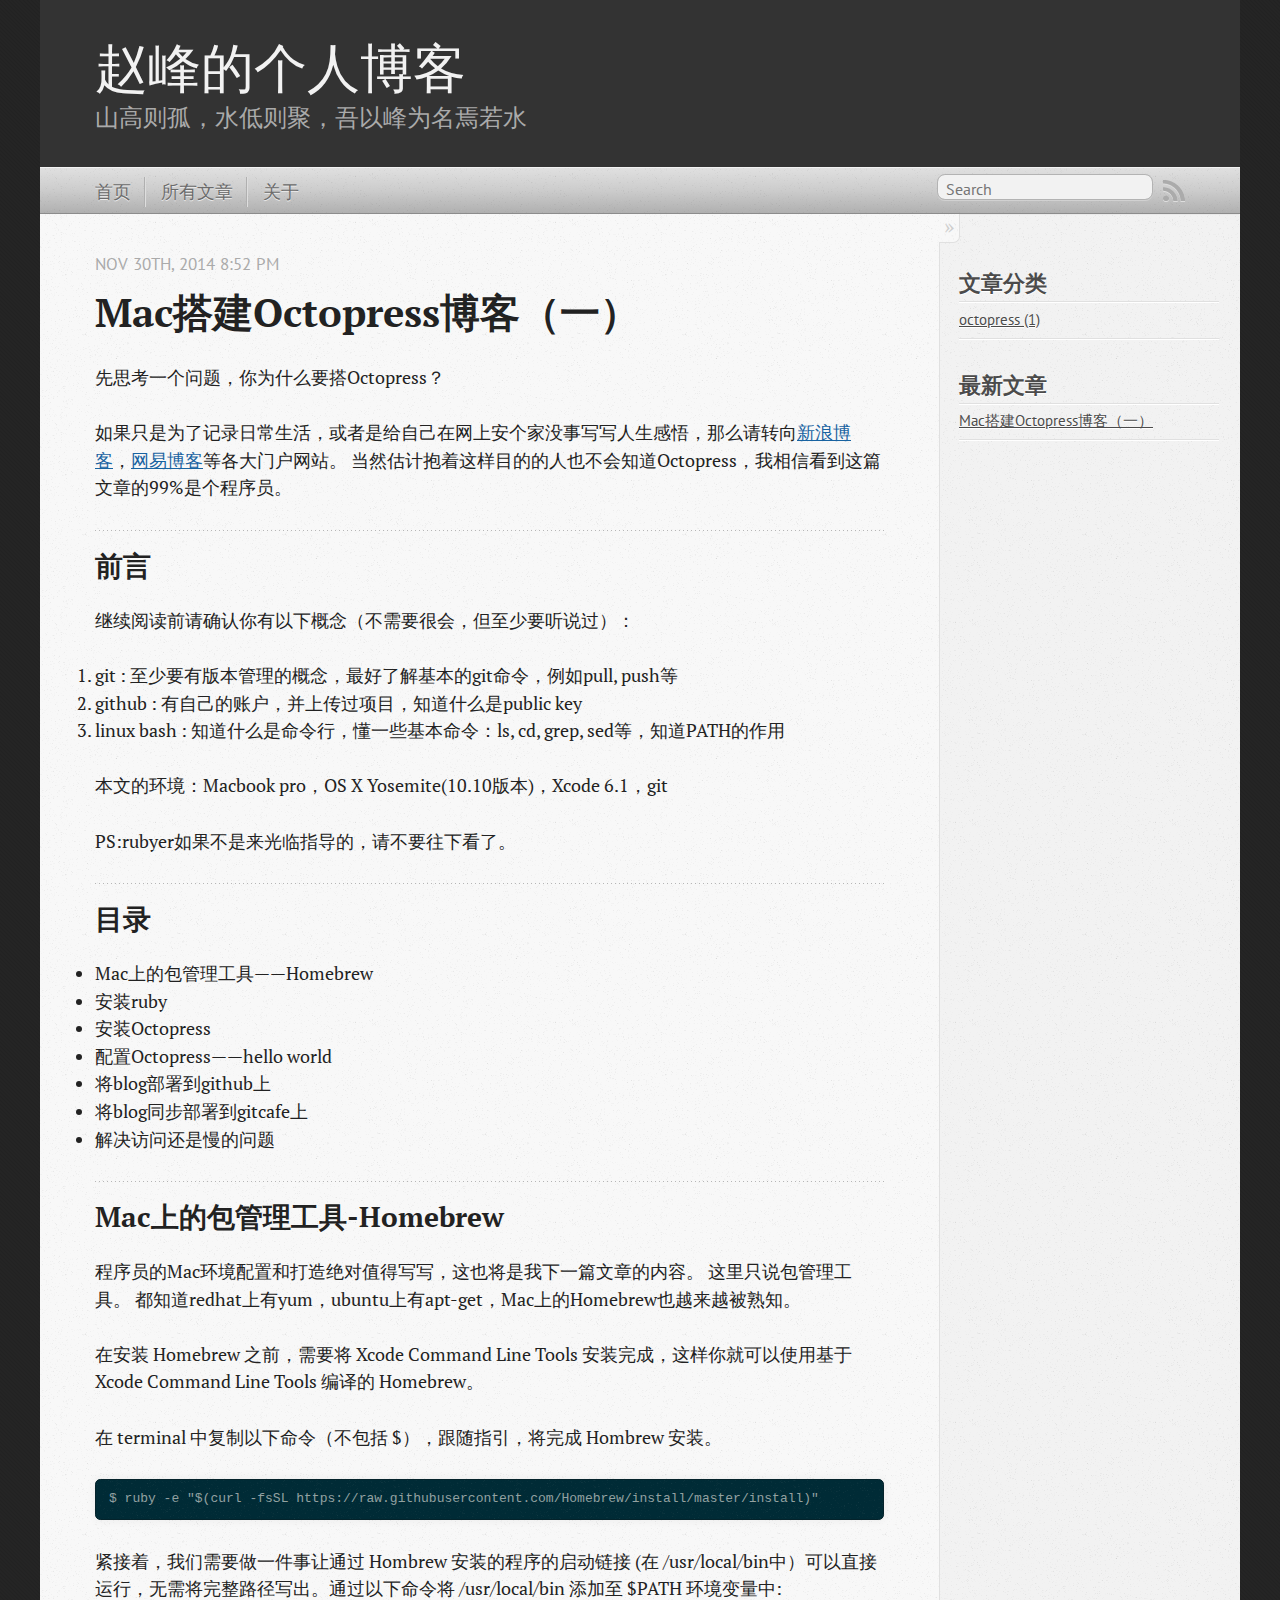
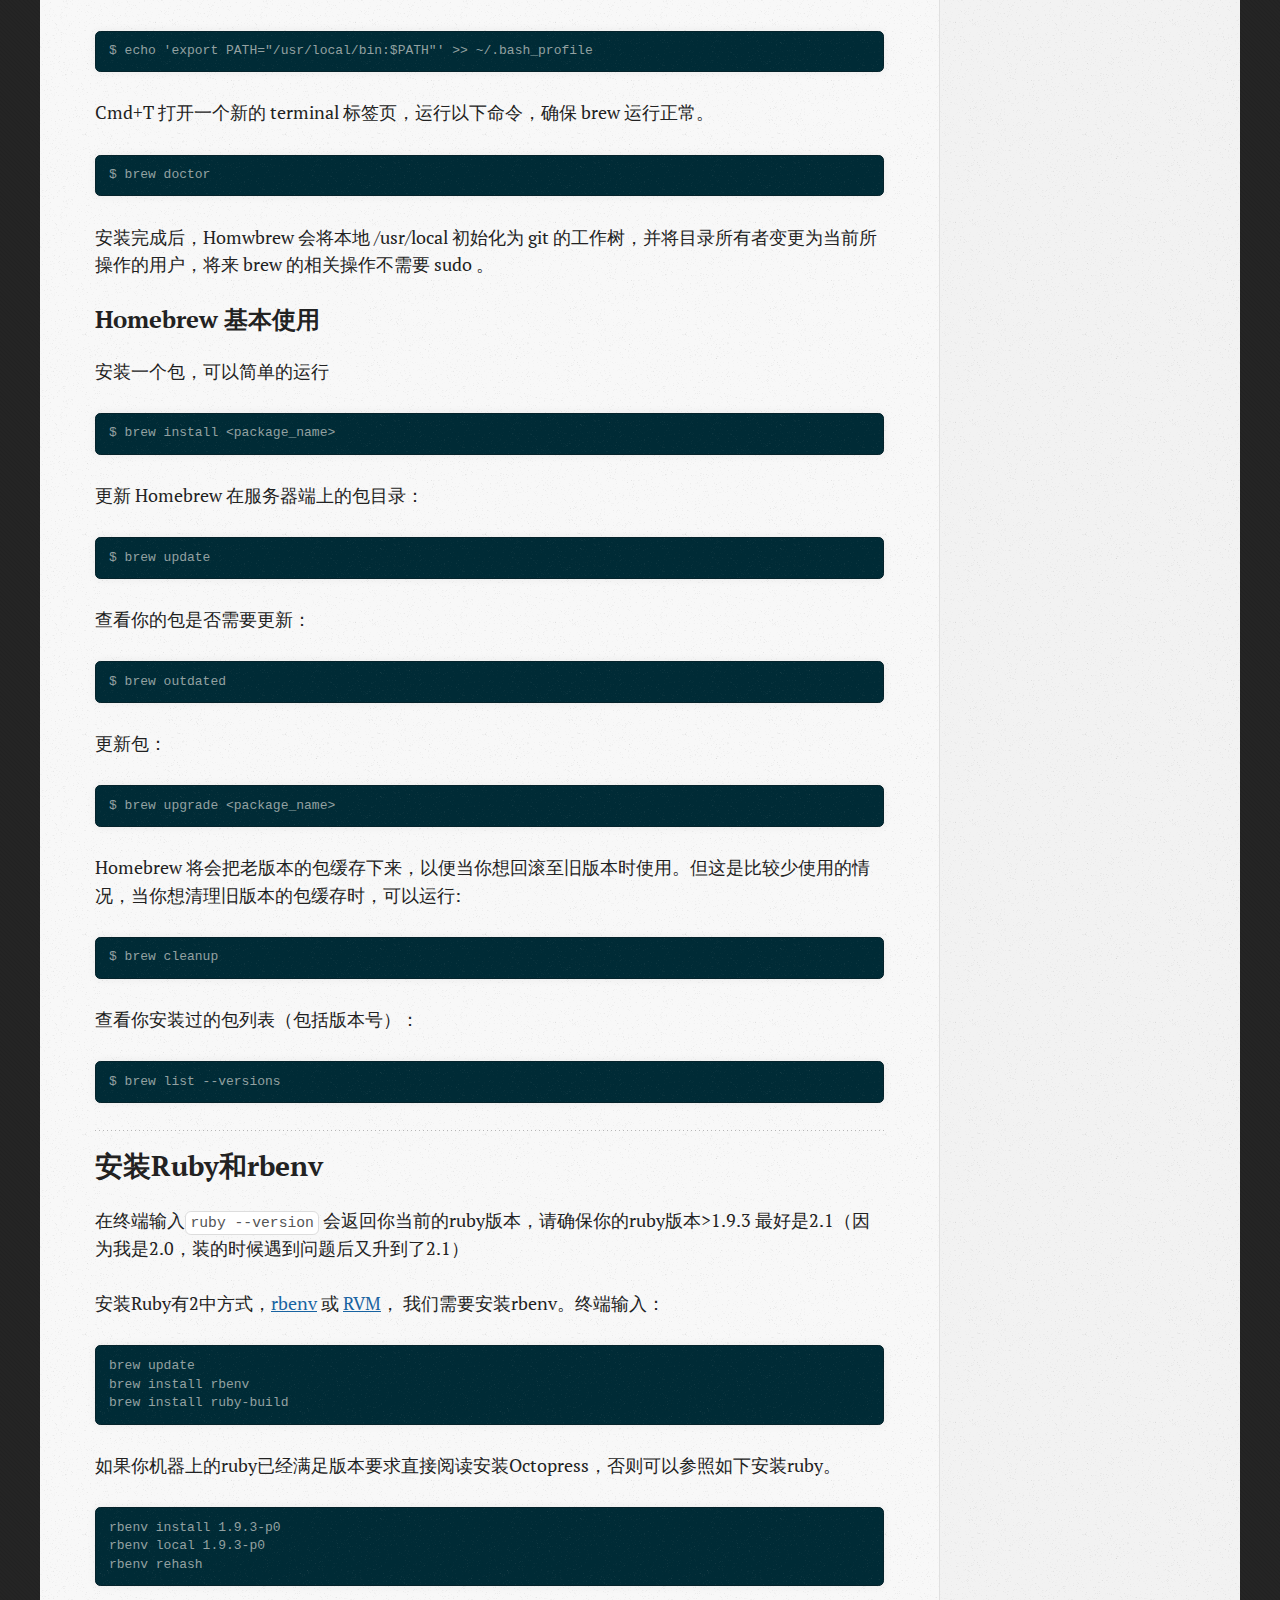
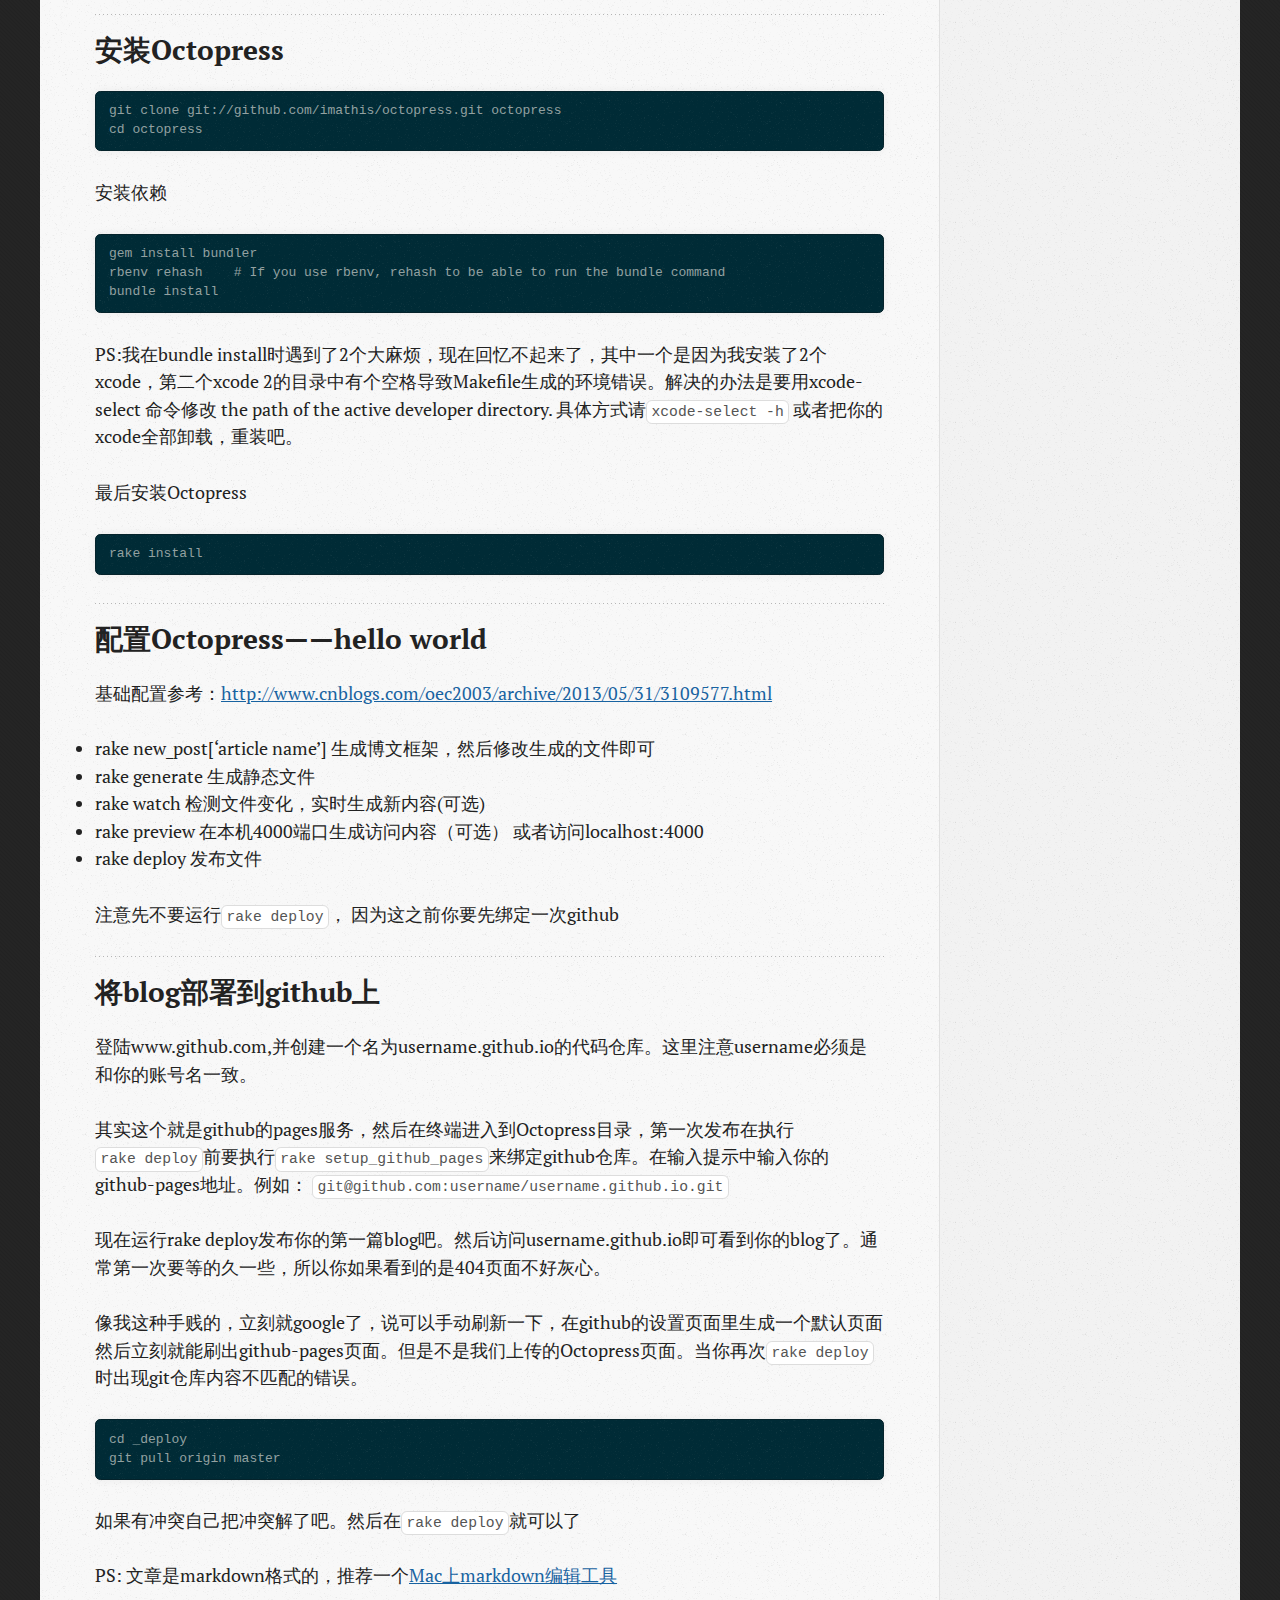
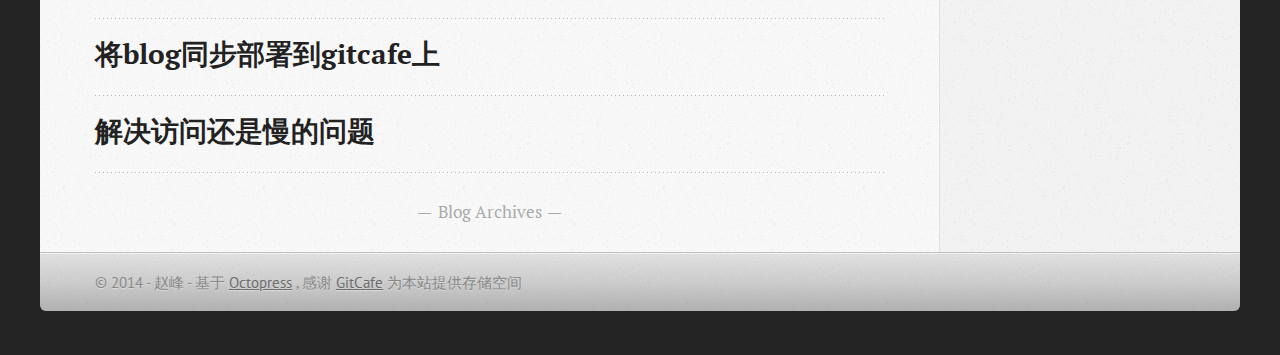
==== commit 07d6ee5a: "Site updated at 2014-12-06 14:07:30 UTC" ====
--- a/index.html
+++ b/index.html
@@ -111,6 +111,7 @@
 <h2>目录</h2>
 
 <ul>
+<li>Mac上的包管理工具——Homebrew</li>
 <li>安装ruby</li>
 <li>安装Octopress</li>
 <li>配置Octopress——hello world</li>
@@ -119,6 +120,142 @@
 <li>解决访问还是慢的问题</li>
 </ul>
 
+
+<h2>Mac上的包管理工具-Homebrew</h2>
+
+<p>程序员的Mac环境配置和打造绝对值得写写，这也将是我下一篇文章的内容。
+这里只说包管理工具。
+都知道redhat上有yum，ubuntu上有apt-get，Mac上的Homebrew也越来越被熟知。</p>
+
+<p>在安装 Homebrew 之前，需要将 Xcode Command Line Tools 安装完成，这样你就可以使用基于 Xcode Command Line Tools 编译的 Homebrew。</p>
+
+<p>在 terminal 中复制以下命令（不包括 $），跟随指引，将完成 Hombrew 安装。</p>
+
+<pre><code>$ ruby -e "$(curl -fsSL https://raw.githubusercontent.com/Homebrew/install/master/install)"
+</code></pre>
+
+<p>紧接着，我们需要做一件事让通过 Hombrew 安装的程序的启动链接 (在 /usr/local/bin中）可以直接运行，无需将完整路径写出。通过以下命令将 /usr/local/bin 添加至 $PATH 环境变量中:</p>
+
+<pre><code>$ echo 'export PATH="/usr/local/bin:$PATH"' &gt;&gt; ~/.bash_profile
+</code></pre>
+
+<p>Cmd+T 打开一个新的 terminal 标签页，运行以下命令，确保 brew 运行正常。</p>
+
+<pre><code>$ brew doctor
+</code></pre>
+
+<p>安装完成后，Homwbrew 会将本地 /usr/local 初始化为 git 的工作树，并将目录所有者变更为当前所操作的用户，将来 brew 的相关操作不需要 sudo 。</p>
+
+<h3>Homebrew 基本使用</h3>
+
+<p>安装一个包，可以简单的运行</p>
+
+<pre><code>$ brew install &lt;package_name&gt;
+</code></pre>
+
+<p>更新 Homebrew 在服务器端上的包目录：</p>
+
+<pre><code>$ brew update
+</code></pre>
+
+<p>查看你的包是否需要更新：</p>
+
+<pre><code>$ brew outdated
+</code></pre>
+
+<p>更新包：</p>
+
+<pre><code>$ brew upgrade &lt;package_name&gt;
+</code></pre>
+
+<p>Homebrew 将会把老版本的包缓存下来，以便当你想回滚至旧版本时使用。但这是比较少使用的情况，当你想清理旧版本的包缓存时，可以运行:</p>
+
+<pre><code>$ brew cleanup
+</code></pre>
+
+<p>查看你安装过的包列表（包括版本号）：</p>
+
+<pre><code>$ brew list --versions
+</code></pre>
+
+<h2>安装Ruby和rbenv</h2>
+
+<p>在终端输入<code>ruby --version</code> 会返回你当前的ruby版本，请确保你的ruby版本>1.9.3 最好是2.1（因为我是2.0，装的时候遇到问题后又升到了2.1）</p>
+
+<p>安装Ruby有2中方式，<a href="http://octopress.org/docs/setup/rbenv/">rbenv</a> 或 <a href="http://octopress.org/docs/setup/rvm/">RVM</a>，
+我们需要安装rbenv。终端输入：</p>
+
+<pre><code>brew update
+brew install rbenv
+brew install ruby-build
+</code></pre>
+
+<p>如果你机器上的ruby已经满足版本要求直接阅读安装Octopress，否则可以参照如下安装ruby。</p>
+
+<pre><code>rbenv install 1.9.3-p0
+rbenv local 1.9.3-p0
+rbenv rehash
+</code></pre>
+
+<h2>安装Octopress</h2>
+
+<pre><code>git clone git://github.com/imathis/octopress.git octopress
+cd octopress
+</code></pre>
+
+<p>安装依赖</p>
+
+<pre><code>gem install bundler
+rbenv rehash    # If you use rbenv, rehash to be able to run the bundle command
+bundle install
+</code></pre>
+
+<p>PS:我在bundle install时遇到了2个大麻烦，现在回忆不起来了，其中一个是因为我安装了2个xcode，第二个xcode 2的目录中有个空格导致Makefile生成的环境错误。解决的办法是要用xcode-select 命令修改 the path of the active developer directory.
+具体方式请<code>xcode-select -h</code> 或者把你的xcode全部卸载，重装吧。</p>
+
+<p>最后安装Octopress</p>
+
+<pre><code>rake install
+</code></pre>
+
+<h2>配置Octopress——hello world</h2>
+
+<p>基础配置参考：<a href="http://www.cnblogs.com/oec2003/archive/2013/05/31/3109577.html">http://www.cnblogs.com/oec2003/archive/2013/05/31/3109577.html</a></p>
+
+<ul>
+<li>rake new_post[‘article name’] 生成博文框架，然后修改生成的文件即可</li>
+<li>rake generate 生成静态文件</li>
+<li>rake watch 检测文件变化，实时生成新内容(可选)</li>
+<li>rake preview 在本机4000端口生成访问内容（可选）
+ 或者访问localhost:4000</li>
+<li>rake deploy 发布文件</li>
+</ul>
+
+
+<p>注意先不要运行<code>rake deploy</code>， 因为这之前你要先绑定一次github</p>
+
+<h2>将blog部署到github上</h2>
+
+<p>登陆www.github.com,并创建一个名为username.github.io的代码仓库。这里注意username必须是和你的账号名一致。</p>
+
+<p>其实这个就是github的pages服务，然后在终端进入到Octopress目录，第一次发布在执行<code>rake deploy</code>前要执行<code>rake setup_github_pages</code>来绑定github仓库。在输入提示中输入你的github-pages地址。例如：
+<code>git@github.com:username/username.github.io.git</code></p>
+
+<p>现在运行rake deploy发布你的第一篇blog吧。然后访问username.github.io即可看到你的blog了。通常第一次要等的久一些，所以你如果看到的是404页面不好灰心。</p>
+
+<p>像我这种手贱的，立刻就google了，说可以手动刷新一下，在github的设置页面里生成一个默认页面然后立刻就能刷出github-pages页面。但是不是我们上传的Octopress页面。当你再次<code>rake deploy</code>时出现git仓库内容不匹配的错误。</p>
+
+<pre><code>cd _deploy
+git pull origin master
+</code></pre>
+
+<p>如果有冲突自己把冲突解了吧。然后在<code>rake deploy</code>就可以了</p>
+
+<p>PS: 文章是markdown格式的，推荐一个<a href="http://macdown.uranusjr.com/">Mac上markdown编辑工具</a></p>
+
+<h2>将blog同步部署到gitcafe上</h2>
+
+<h2>解决访问还是慢的问题</h2>
 </div>
   
   
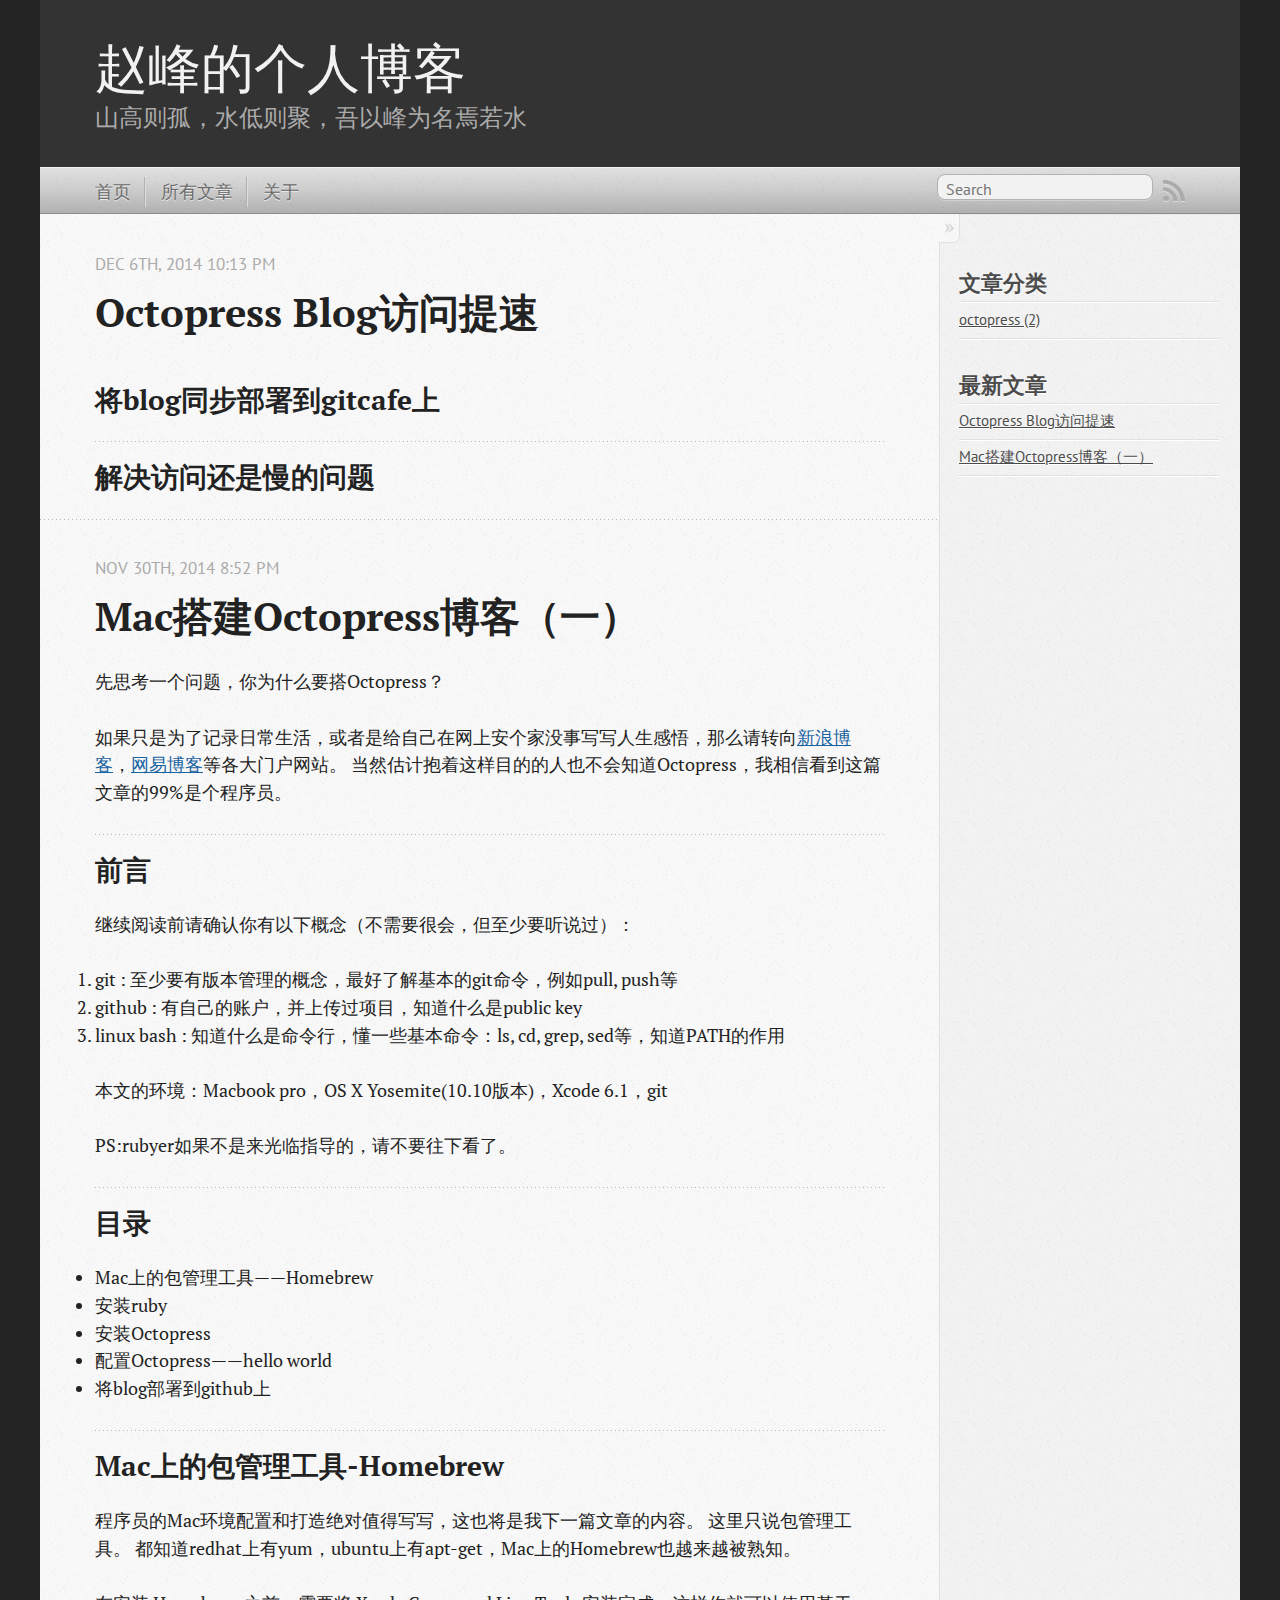
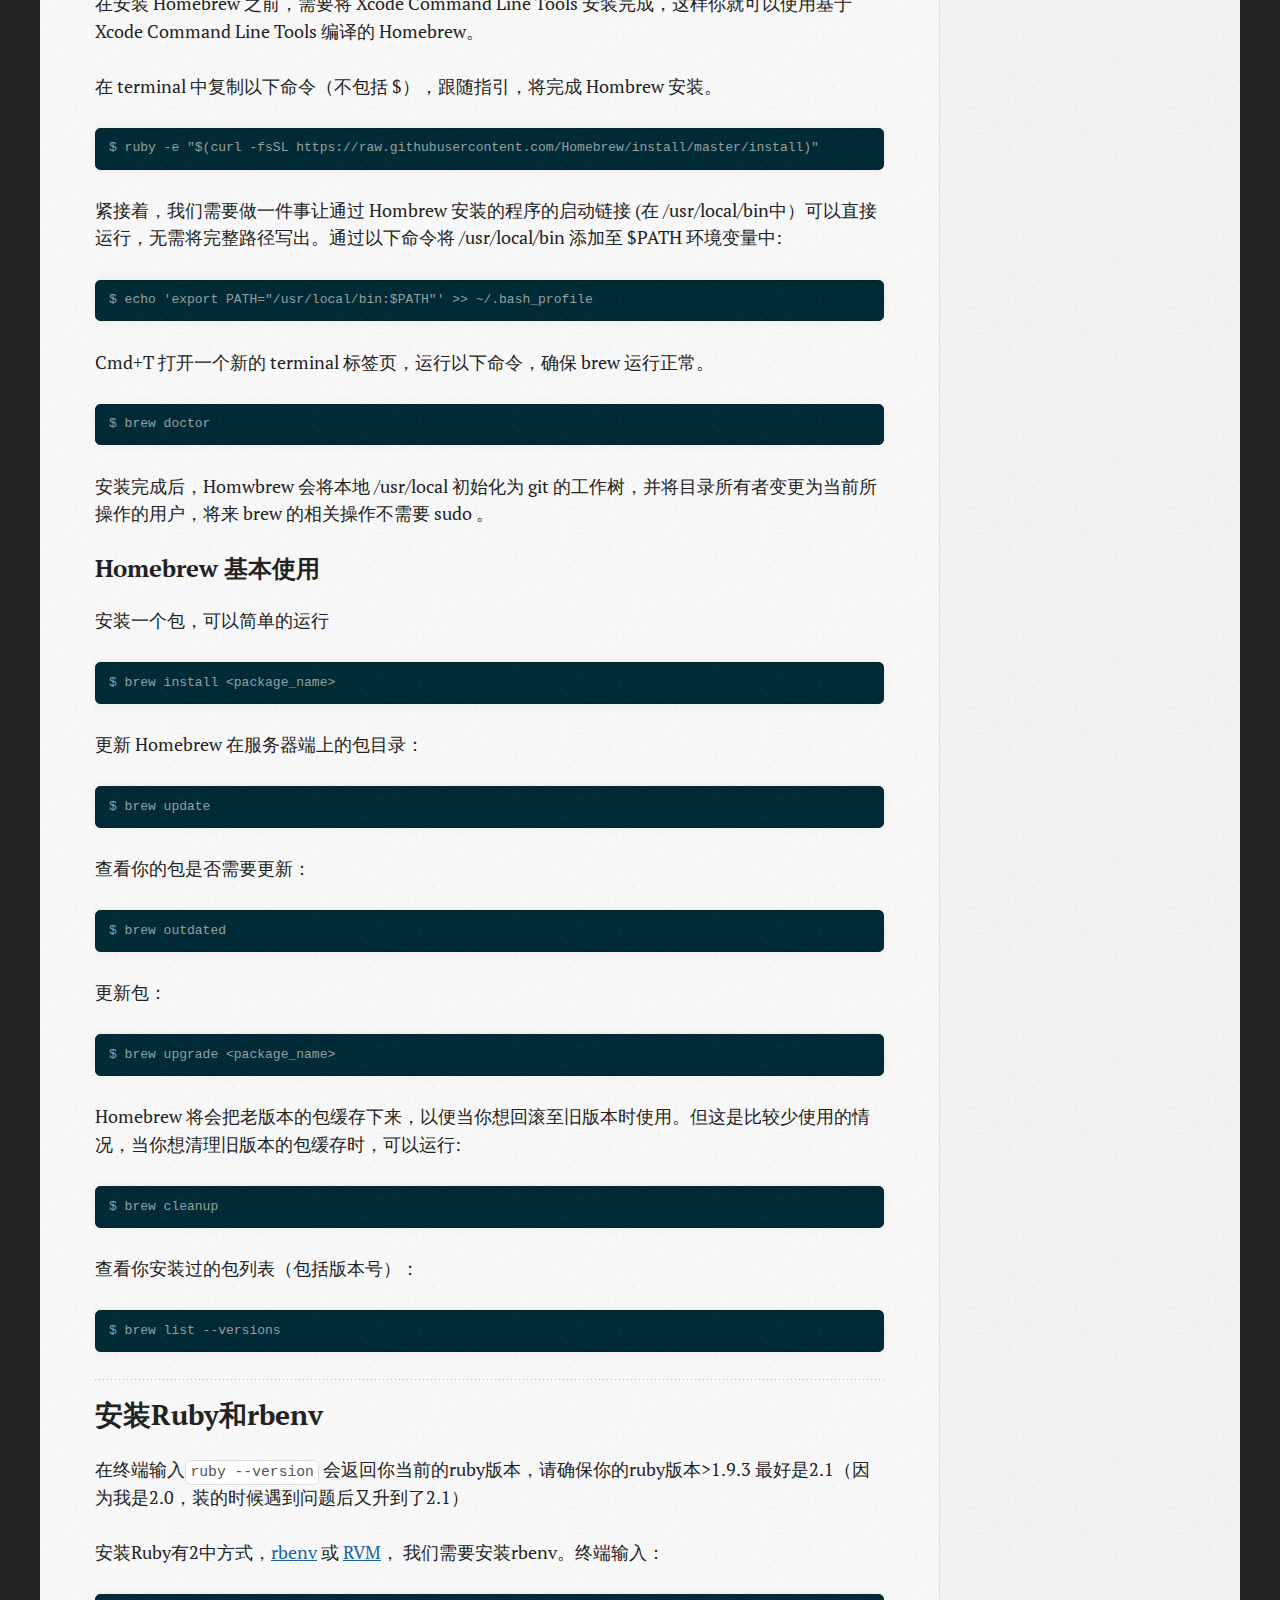
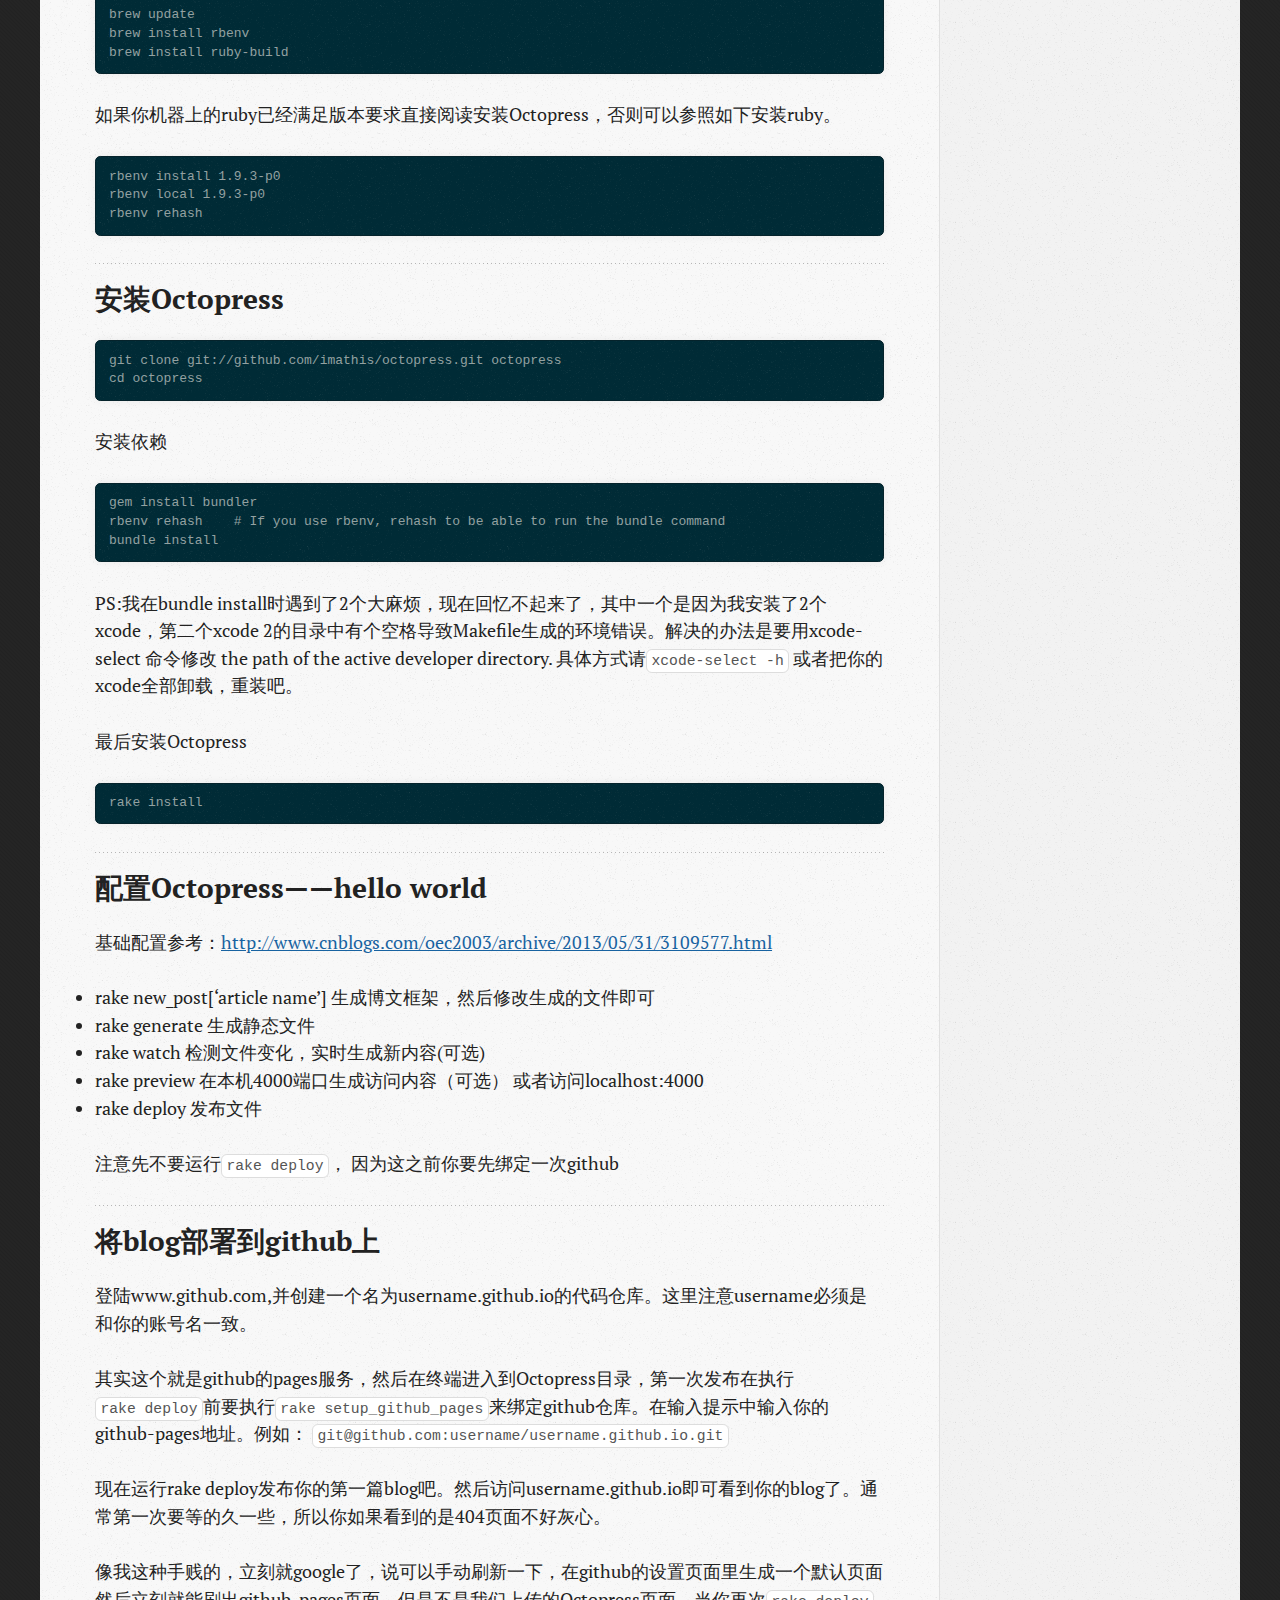
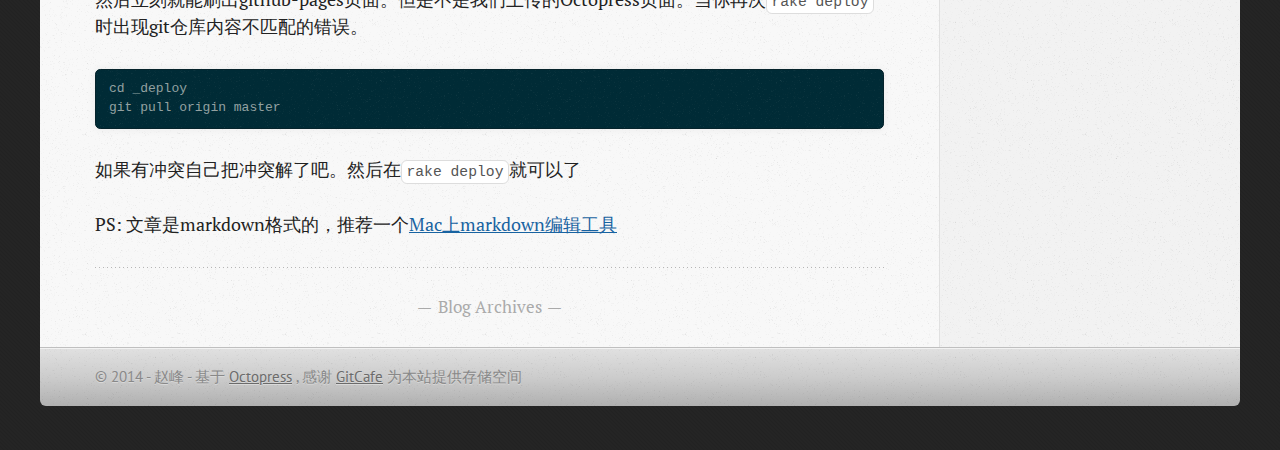
==== commit fc46c665: "Site updated at 2014-12-06 14:16:56 UTC" ====
--- a/index.html
+++ b/index.html
@@ -72,6 +72,37 @@
       
   <header>
     
+      <h1 class="entry-title"><a href="/blog/2014/12/06/improve-octopress-response-time/">Octopress Blog访问提速</a></h1>
+    
+    
+      <p class="meta">
+        
+
+
+
+
+<time class='entry-date' datetime='2014-12-06T22:13:45+08:00'><span class='date'><span class='date-month'>Dec</span> <span class='date-day'>6</span><span class='date-suffix'>th</span>, <span class='date-year'>2014</span></span> <span class='time'>10:13 pm</span></time>
+        
+      </p>
+    
+  </header>
+
+
+  <div class="entry-content"><h2>将blog同步部署到gitcafe上</h2>
+
+<h2>解决访问还是慢的问题</h2>
+</div>
+  
+  
+
+
+    </article>
+  
+  
+    <article>
+      
+  <header>
+    
       <h1 class="entry-title"><a href="/blog/2014/11/30/first-article/">Mac搭建Octopress博客（一）</a></h1>
     
     
@@ -116,8 +147,6 @@
 <li>安装Octopress</li>
 <li>配置Octopress——hello world</li>
 <li>将blog部署到github上</li>
-<li>将blog同步部署到gitcafe上</li>
-<li>解决访问还是慢的问题</li>
 </ul>
 
 
@@ -252,10 +281,6 @@
 <p>如果有冲突自己把冲突解了吧。然后在<code>rake deploy</code>就可以了</p>
 
 <p>PS: 文章是markdown格式的，推荐一个<a href="http://macdown.uranusjr.com/">Mac上markdown编辑工具</a></p>
-
-<h2>将blog同步部署到gitcafe上</h2>
-
-<h2>解决访问还是慢的问题</h2>
 </div>
   
   
@@ -274,12 +299,16 @@
     <section> 
   <h1>文章分类</h1> 
   <ul id="categories"> 
-    <li class='category'><a href='/blog/categories/octopress/'>octopress (1)</a></li>
+    <li class='category'><a href='/blog/categories/octopress/'>octopress (2)</a></li>
  
   </ul> 
 </section><section>
   <h1>最新文章</h1>
   <ul id="recent_posts">
+    
+      <li class="post">
+        <a href="/blog/2014/12/06/improve-octopress-response-time/">Octopress Blog访问提速</a>
+      </li>
     
       <li class="post">
         <a href="/blog/2014/11/30/first-article/">Mac搭建Octopress博客（一）</a>
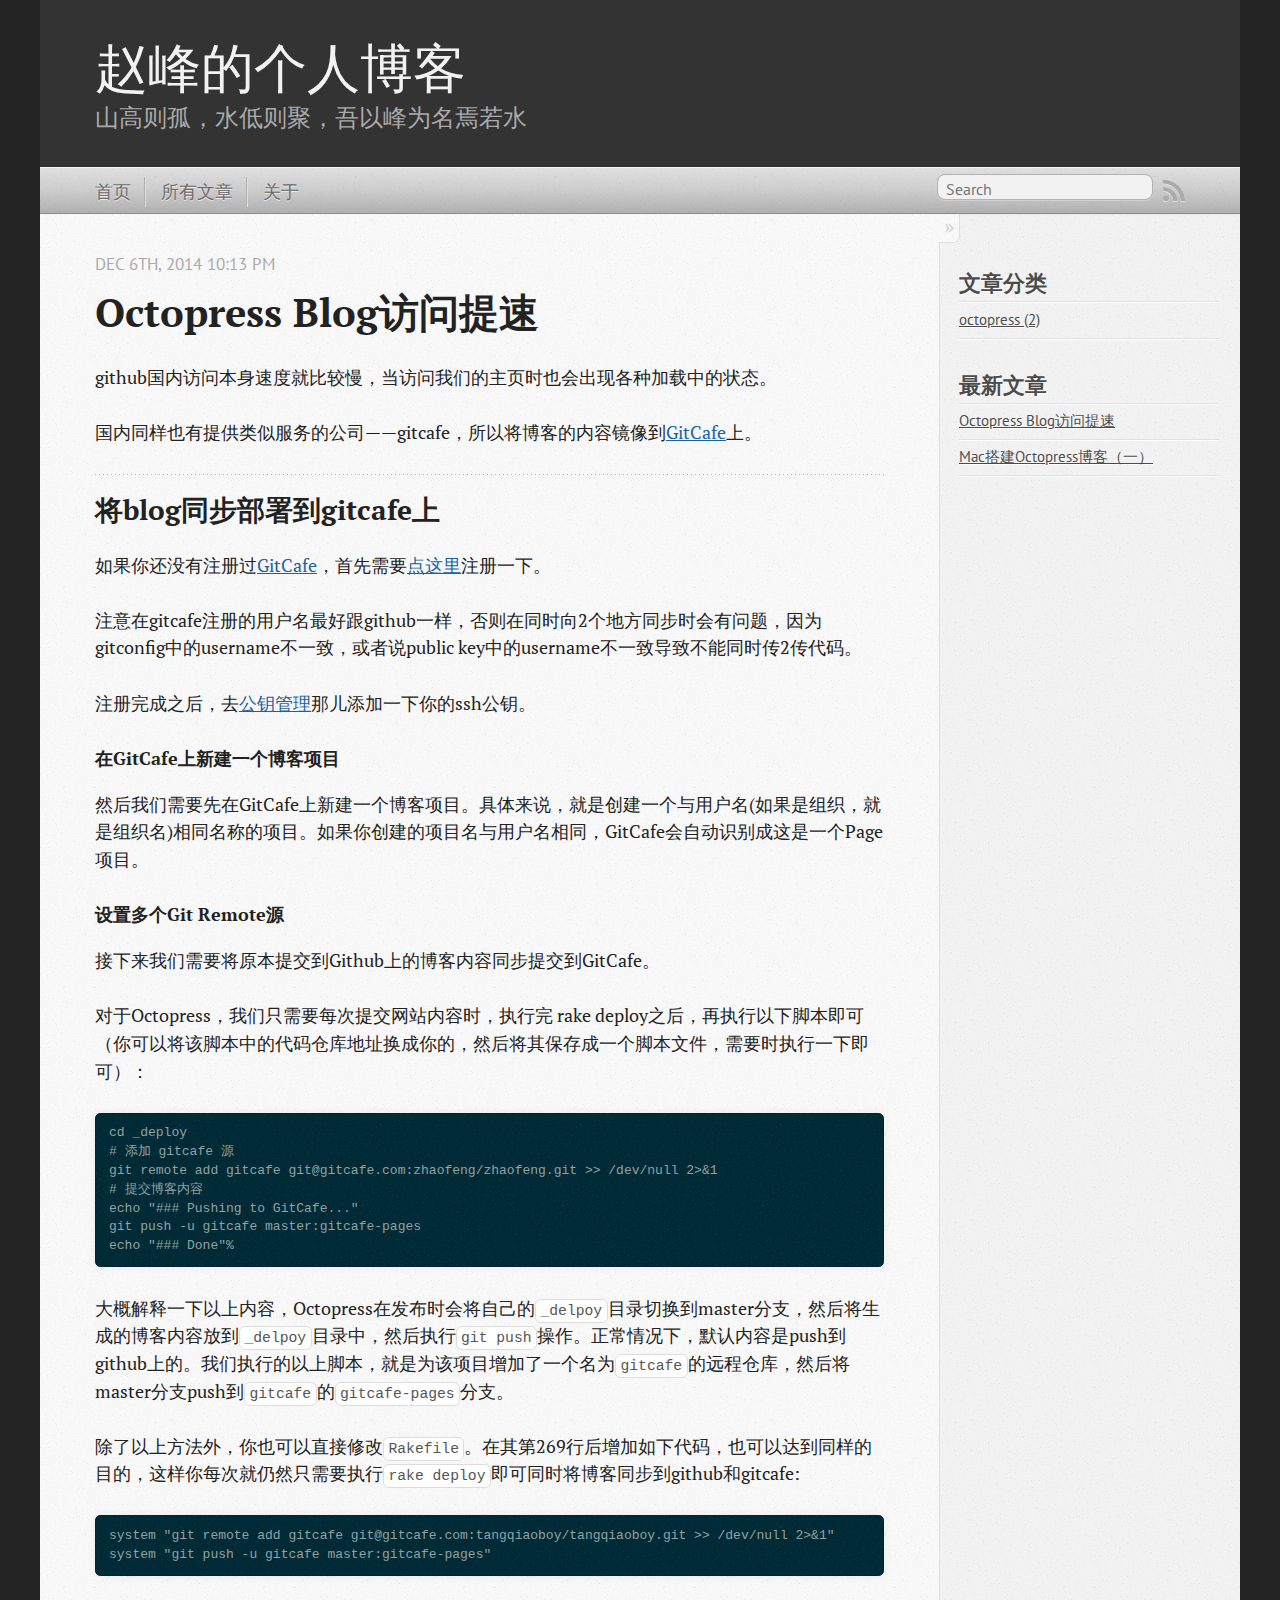
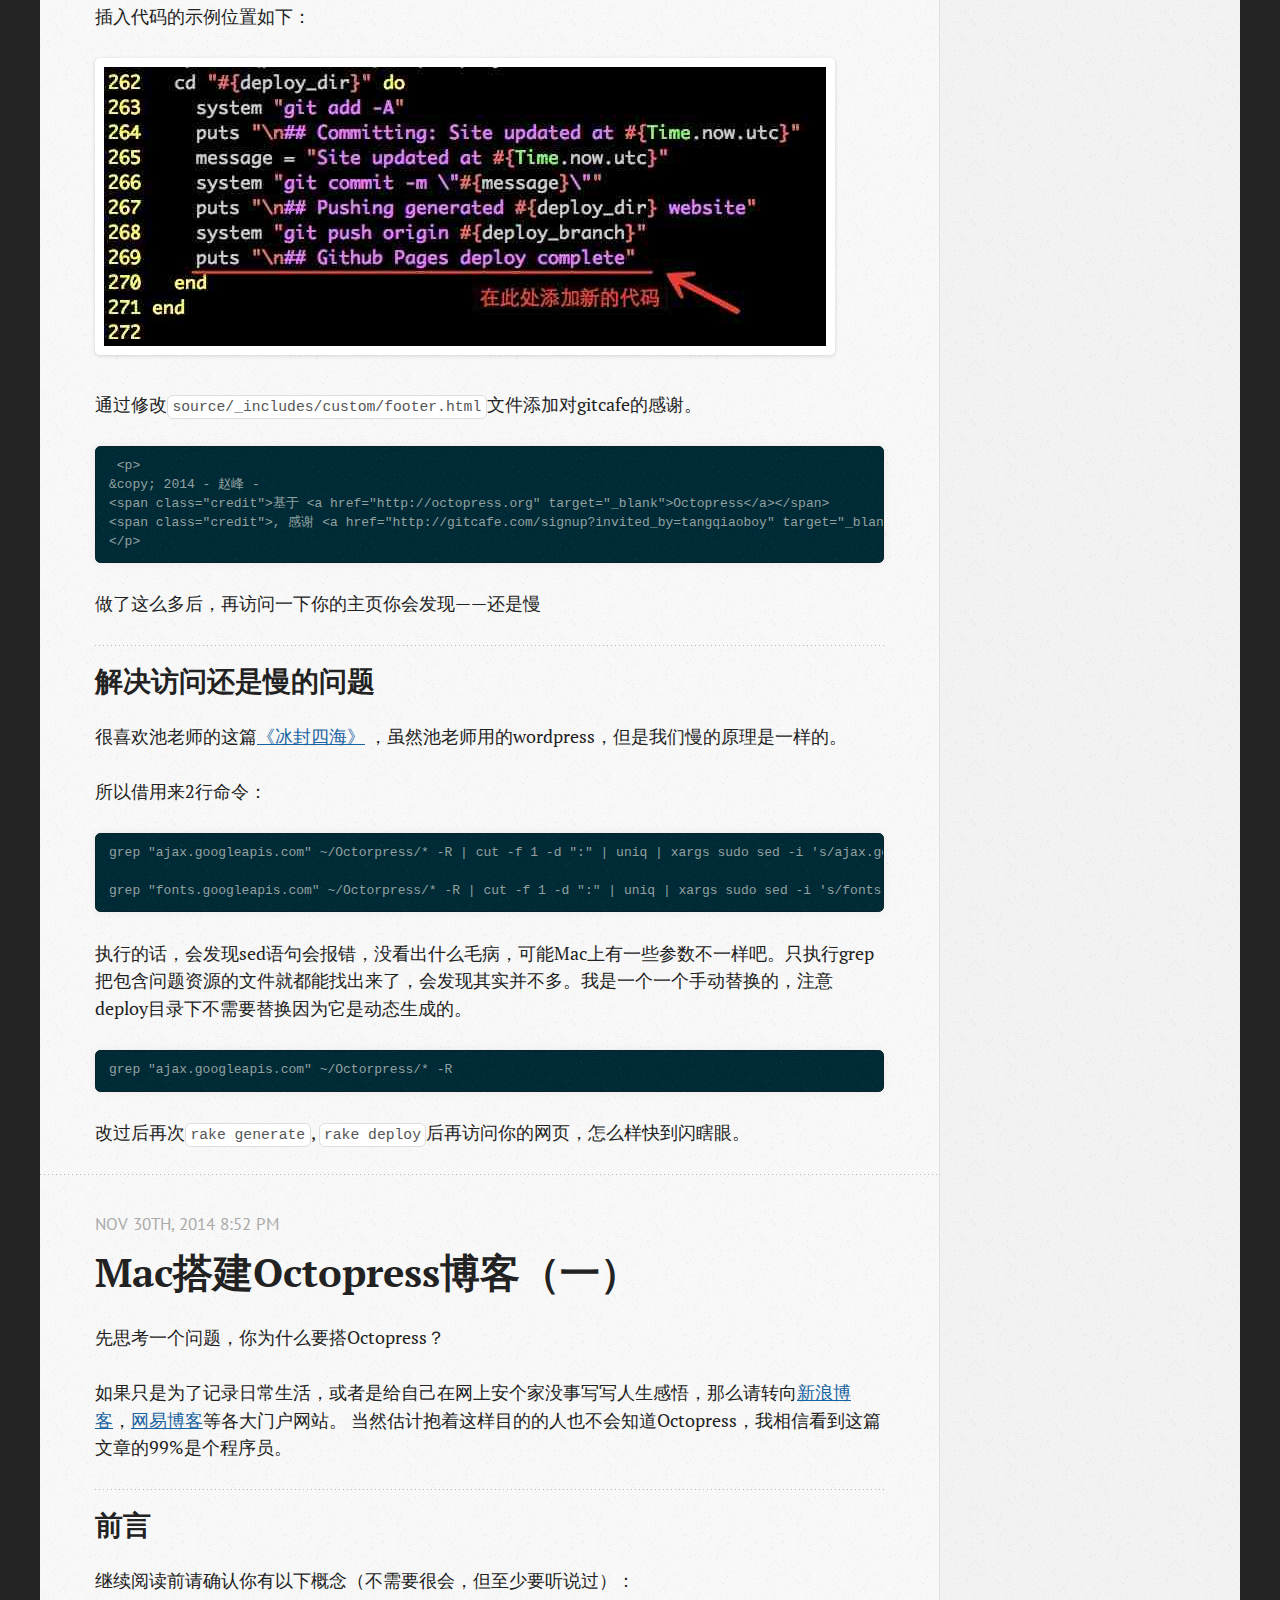
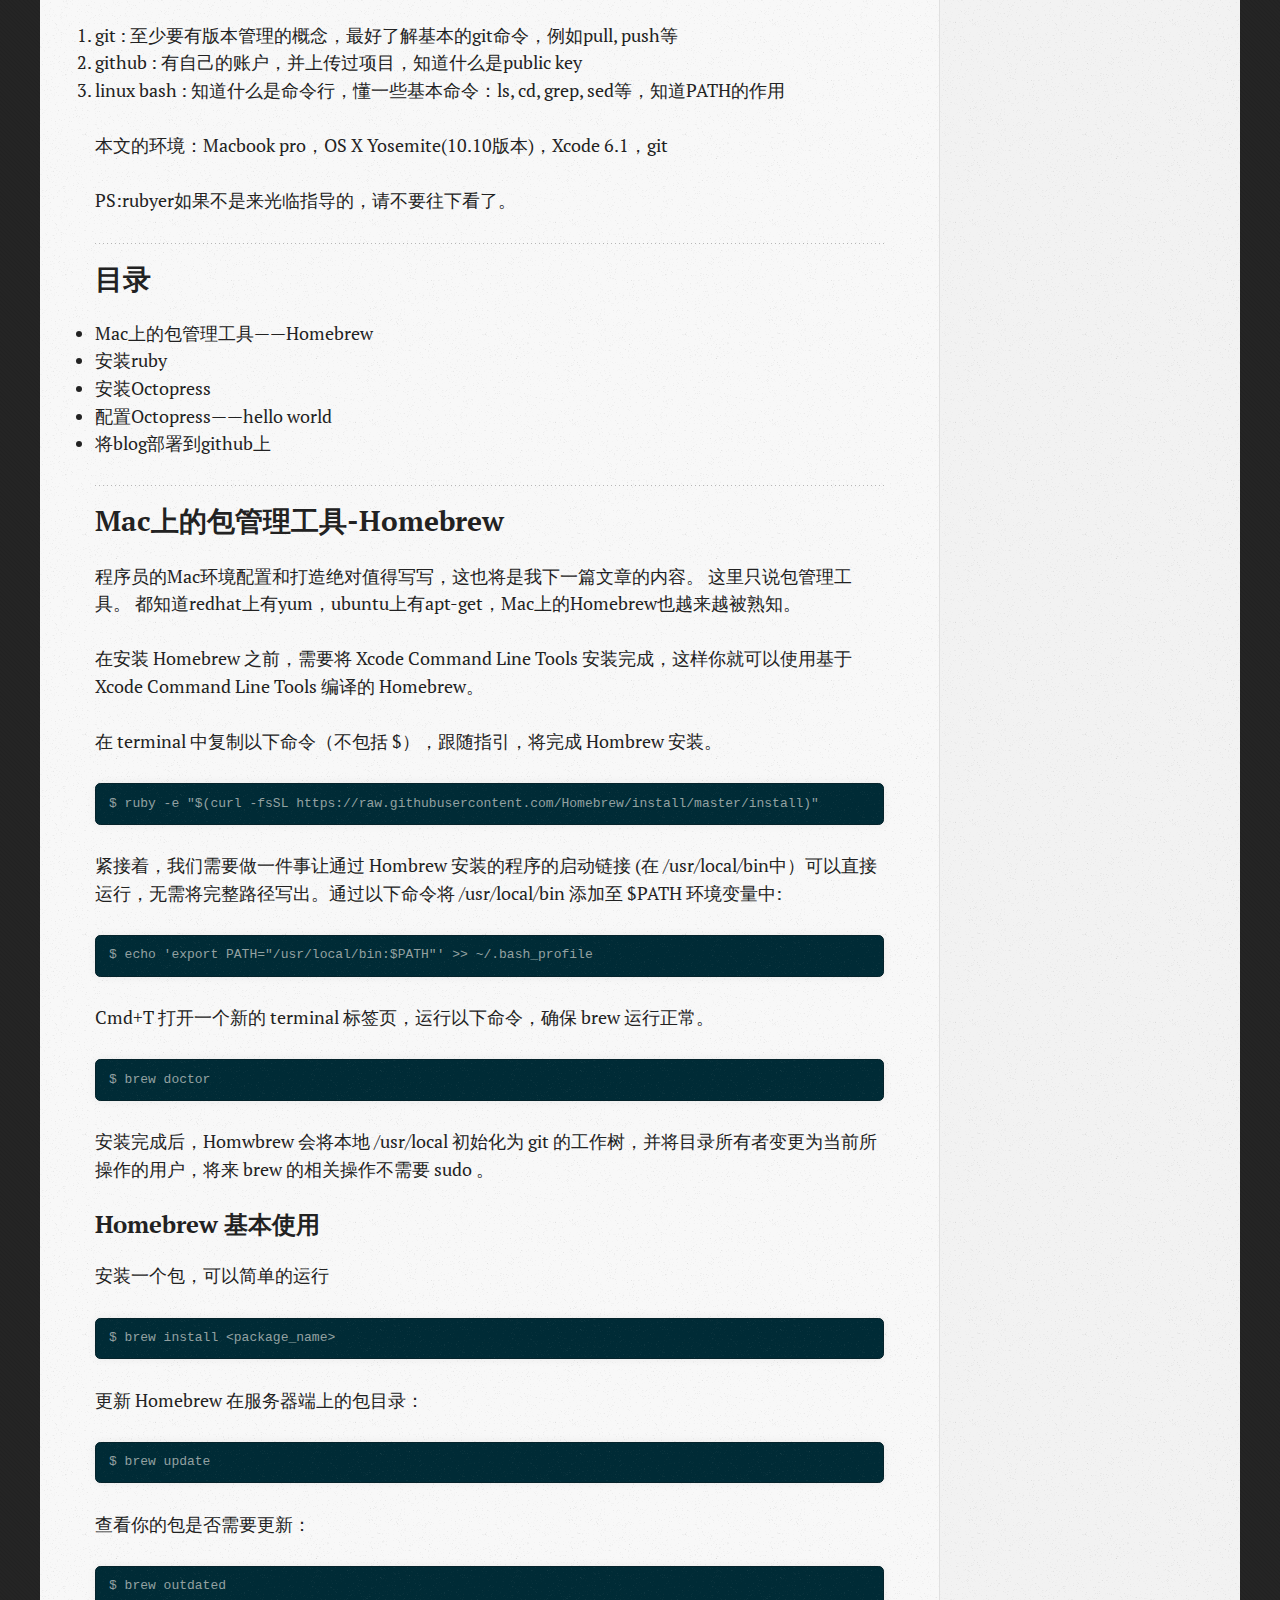
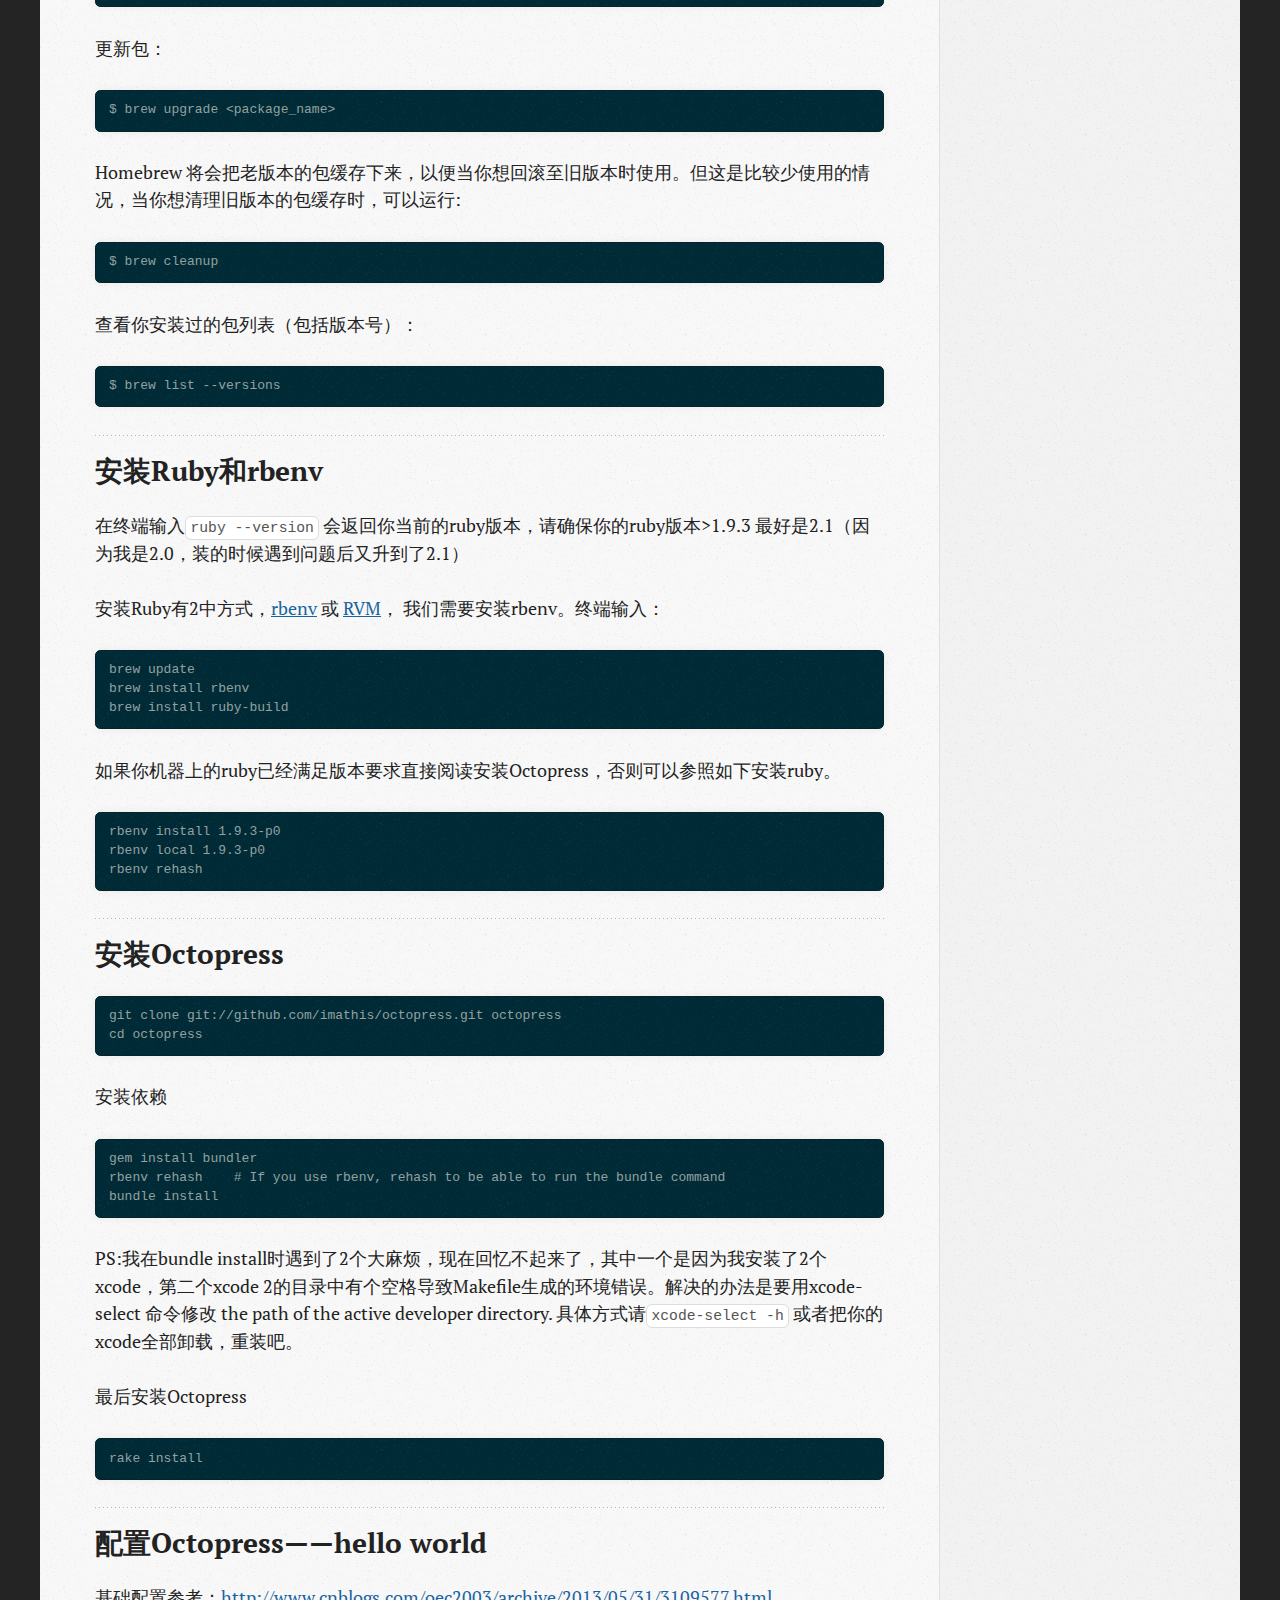
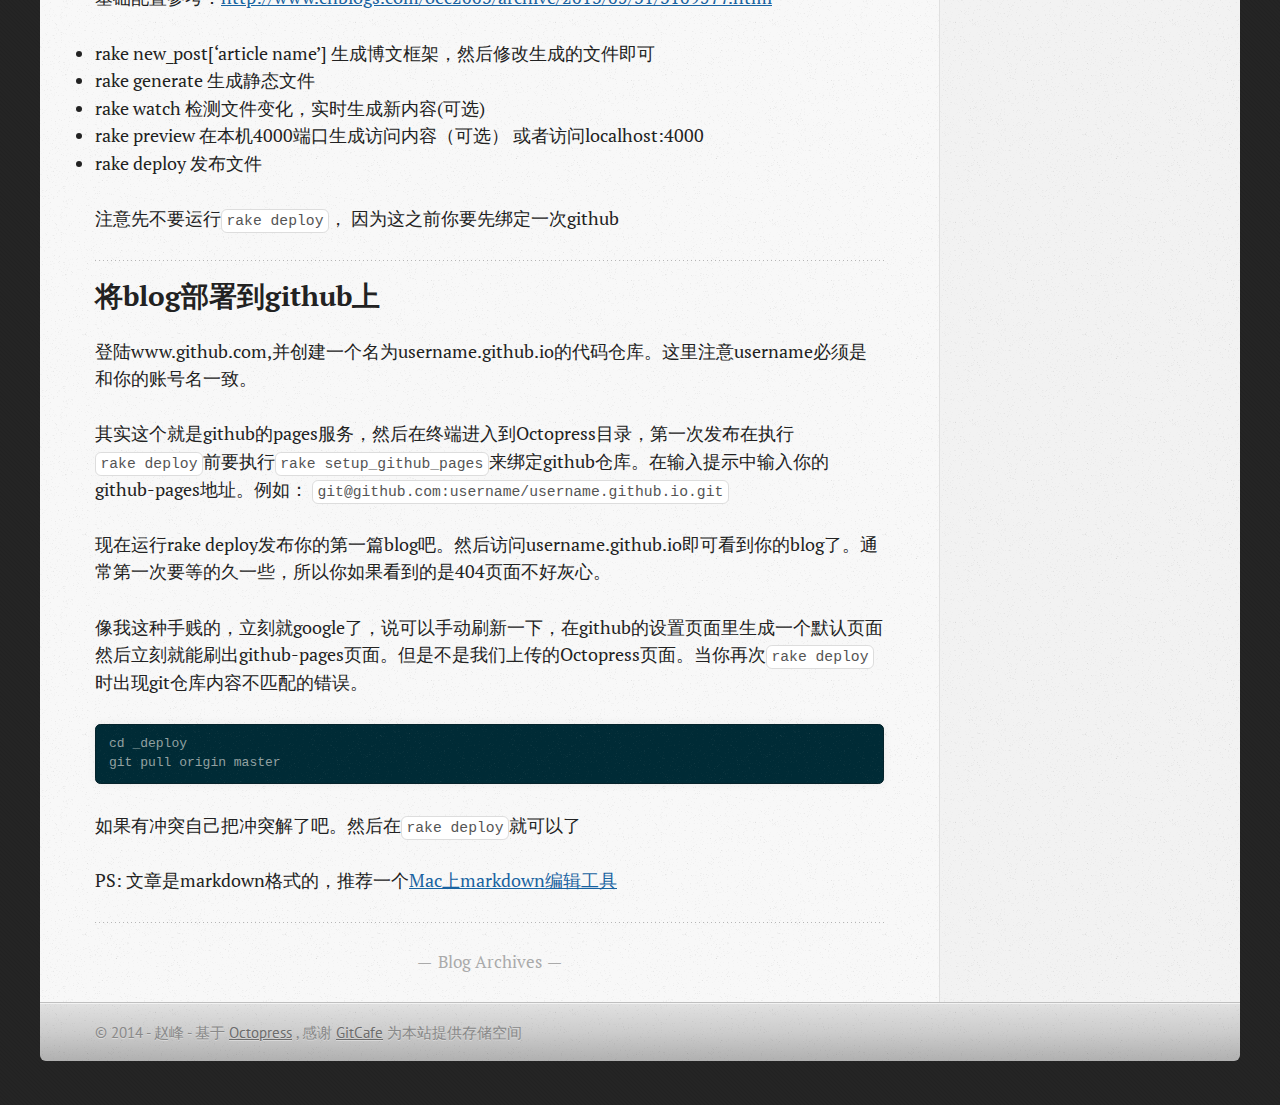
==== commit b4c74b78: "Site updated at 2014-12-09 06:27:40 UTC" ====
--- a/index.html
+++ b/index.html
@@ -88,9 +88,78 @@
   </header>
 
 
-  <div class="entry-content"><h2>将blog同步部署到gitcafe上</h2>
+  <div class="entry-content"><p>github国内访问本身速度就比较慢，当访问我们的主页时也会出现各种加载中的状态。</p>
+
+<p>国内同样也有提供类似服务的公司——gitcafe，所以将博客的内容镜像到<a href="https://gitcafe.com/">GitCafe</a>上。</p>
+
+<h2>将blog同步部署到gitcafe上</h2>
+
+<p>如果你还没有注册过<a href="https://gitcafe.com/">GitCafe</a>，首先需要<a href="https://gitcafe.com/signup">点这里</a>注册一下。</p>
+
+<p>注意在gitcafe注册的用户名最好跟github一样，否则在同时向2个地方同步时会有问题，因为gitconfig中的username不一致，或者说public key中的username不一致导致不能同时传2传代码。</p>
+
+<p>注册完成之后，去<a href="https://gitcafe.com/account/public_keys">公钥管理</a>那儿添加一下你的ssh公钥。</p>
+
+<h4>在GitCafe上新建一个博客项目</h4>
+
+<p>然后我们需要先在GitCafe上新建一个博客项目。具体来说，就是创建一个与用户名(如果是组织，就是组织名)相同名称的项目。如果你创建的项目名与用户名相同，GitCafe会自动识别成这是一个Page项目。</p>
+
+<h4>设置多个Git Remote源</h4>
+
+<p>接下来我们需要将原本提交到Github上的博客内容同步提交到GitCafe。</p>
+
+<p>对于Octopress，我们只需要每次提交网站内容时，执行完 rake deploy之后，再执行以下脚本即可（你可以将该脚本中的代码仓库地址换成你的，然后将其保存成一个脚本文件，需要时执行一下即可）：</p>
+
+<pre><code>cd _deploy
+# 添加 gitcafe 源
+git remote add gitcafe git@gitcafe.com:zhaofeng/zhaofeng.git &gt;&gt; /dev/null 2&gt;&amp;1
+# 提交博客内容
+echo "### Pushing to GitCafe..."
+git push -u gitcafe master:gitcafe-pages
+echo "### Done"%
+</code></pre>
+
+<p>大概解释一下以上内容，Octopress在发布时会将自己的<code>_delpoy</code>目录切换到master分支，然后将生成的博客内容放到<code>_delpoy</code>目录中，然后执行<code>git push</code>操作。正常情况下，默认内容是push到github上的。我们执行的以上脚本，就是为该项目增加了一个名为<code>gitcafe</code>的远程仓库，然后将master分支push到<code>gitcafe</code>的<code>gitcafe-pages</code>分支。</p>
+
+<p>除了以上方法外，你也可以直接修改<code>Rakefile</code>。在其第269行后增加如下代码，也可以达到同样的目的，这样你每次就仍然只需要执行<code>rake deploy</code>即可同时将博客同步到github和gitcafe:</p>
+
+<pre><code>system "git remote add gitcafe git@gitcafe.com:tangqiaoboy/tangqiaoboy.git &gt;&gt; /dev/null 2&gt;&amp;1"
+system "git push -u gitcafe master:gitcafe-pages"
+</code></pre>
+
+<p>插入代码的示例位置如下：</p>
+
+<p><img src="./images/gitcafe-edit-rakefile.jpg" alt="gitcafe-edit-rakefile" /></p>
+
+<p>通过修改<code>source/_includes/custom/footer.html</code>文件添加对gitcafe的感谢。</p>
+
+<pre><code> &lt;p&gt;
+&amp;copy; 2014 - 赵峰 -
+&lt;span class="credit"&gt;基于 &lt;a href="http://octopress.org" target="_blank"&gt;Octopress&lt;/a&gt;&lt;/span&gt;
+&lt;span class="credit"&gt;, 感谢 &lt;a href="http://gitcafe.com/signup?invited_by=tangqiaoboy" target="_blank"&gt;GitCafe&lt;/a&gt; 为本站提供存储空间&lt;/span&gt;
+&lt;/p&gt;
+</code></pre>
+
+<p> 做了这么多后，再访问一下你的主页你会发现——还是慢</p>
 
 <h2>解决访问还是慢的问题</h2>
+
+<p>很喜欢池老师的这篇<a href="http://macshuo.com/?p=1234">《冰封四海》</a>
+，虽然池老师用的wordpress，但是我们慢的原理是一样的。</p>
+
+<p>所以借用来2行命令：</p>
+
+<pre><code>grep "ajax.googleapis.com" ~/Octorpress/* -R | cut -f 1 -d ":" | uniq | xargs sudo sed -i 's/ajax.googleapis.com/ajax.useso.com/g'
+
+grep "fonts.googleapis.com" ~/Octorpress/* -R | cut -f 1 -d ":" | uniq | xargs sudo sed -i 's/fonts.googleapis.com/fonts.useso.com/g'
+</code></pre>
+
+<p>执行的话，会发现sed语句会报错，没看出什么毛病，可能Mac上有一些参数不一样吧。只执行grep把包含问题资源的文件就都能找出来了，会发现其实并不多。我是一个一个手动替换的，注意deploy目录下不需要替换因为它是动态生成的。</p>
+
+<pre><code>grep "ajax.googleapis.com" ~/Octorpress/* -R
+</code></pre>
+
+<p>改过后再次<code>rake generate</code>, <code>rake deploy</code>后再访问你的网页，怎么样快到闪瞎眼。</p>
 </div>
   
   
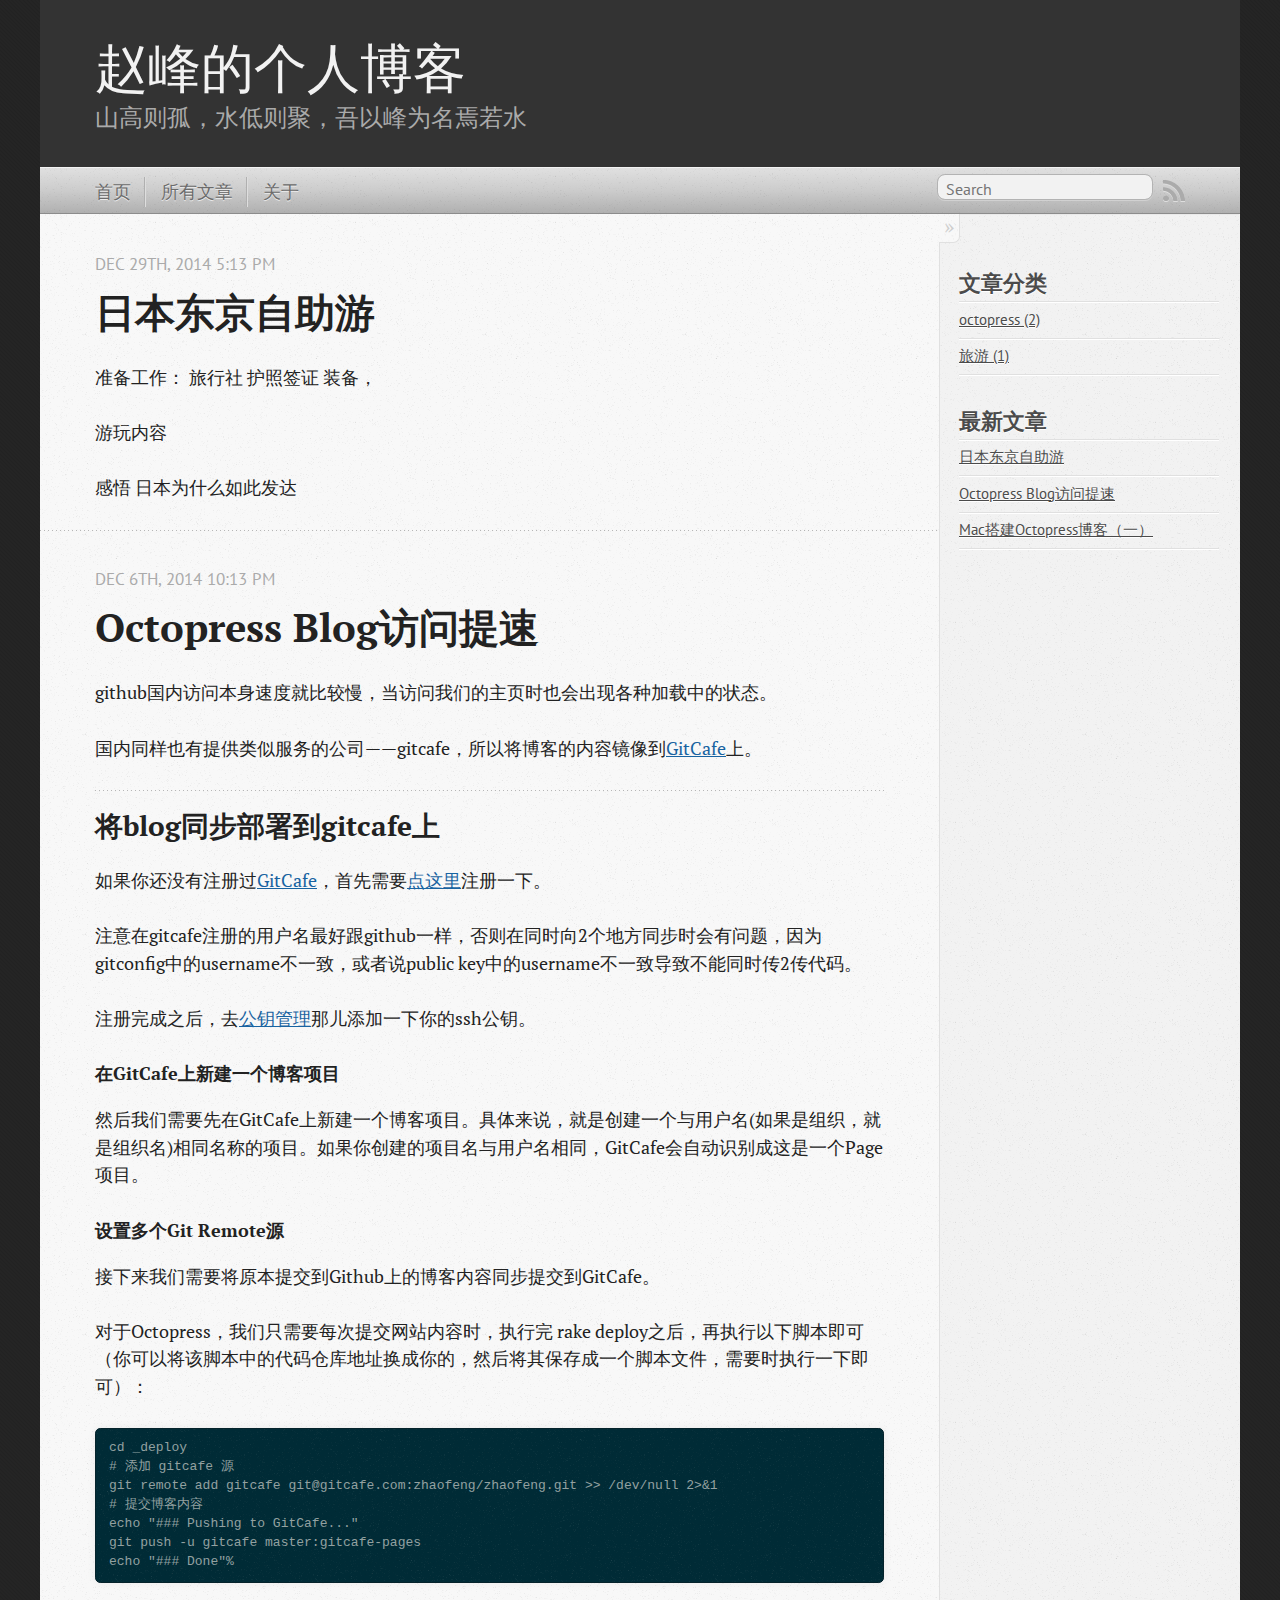
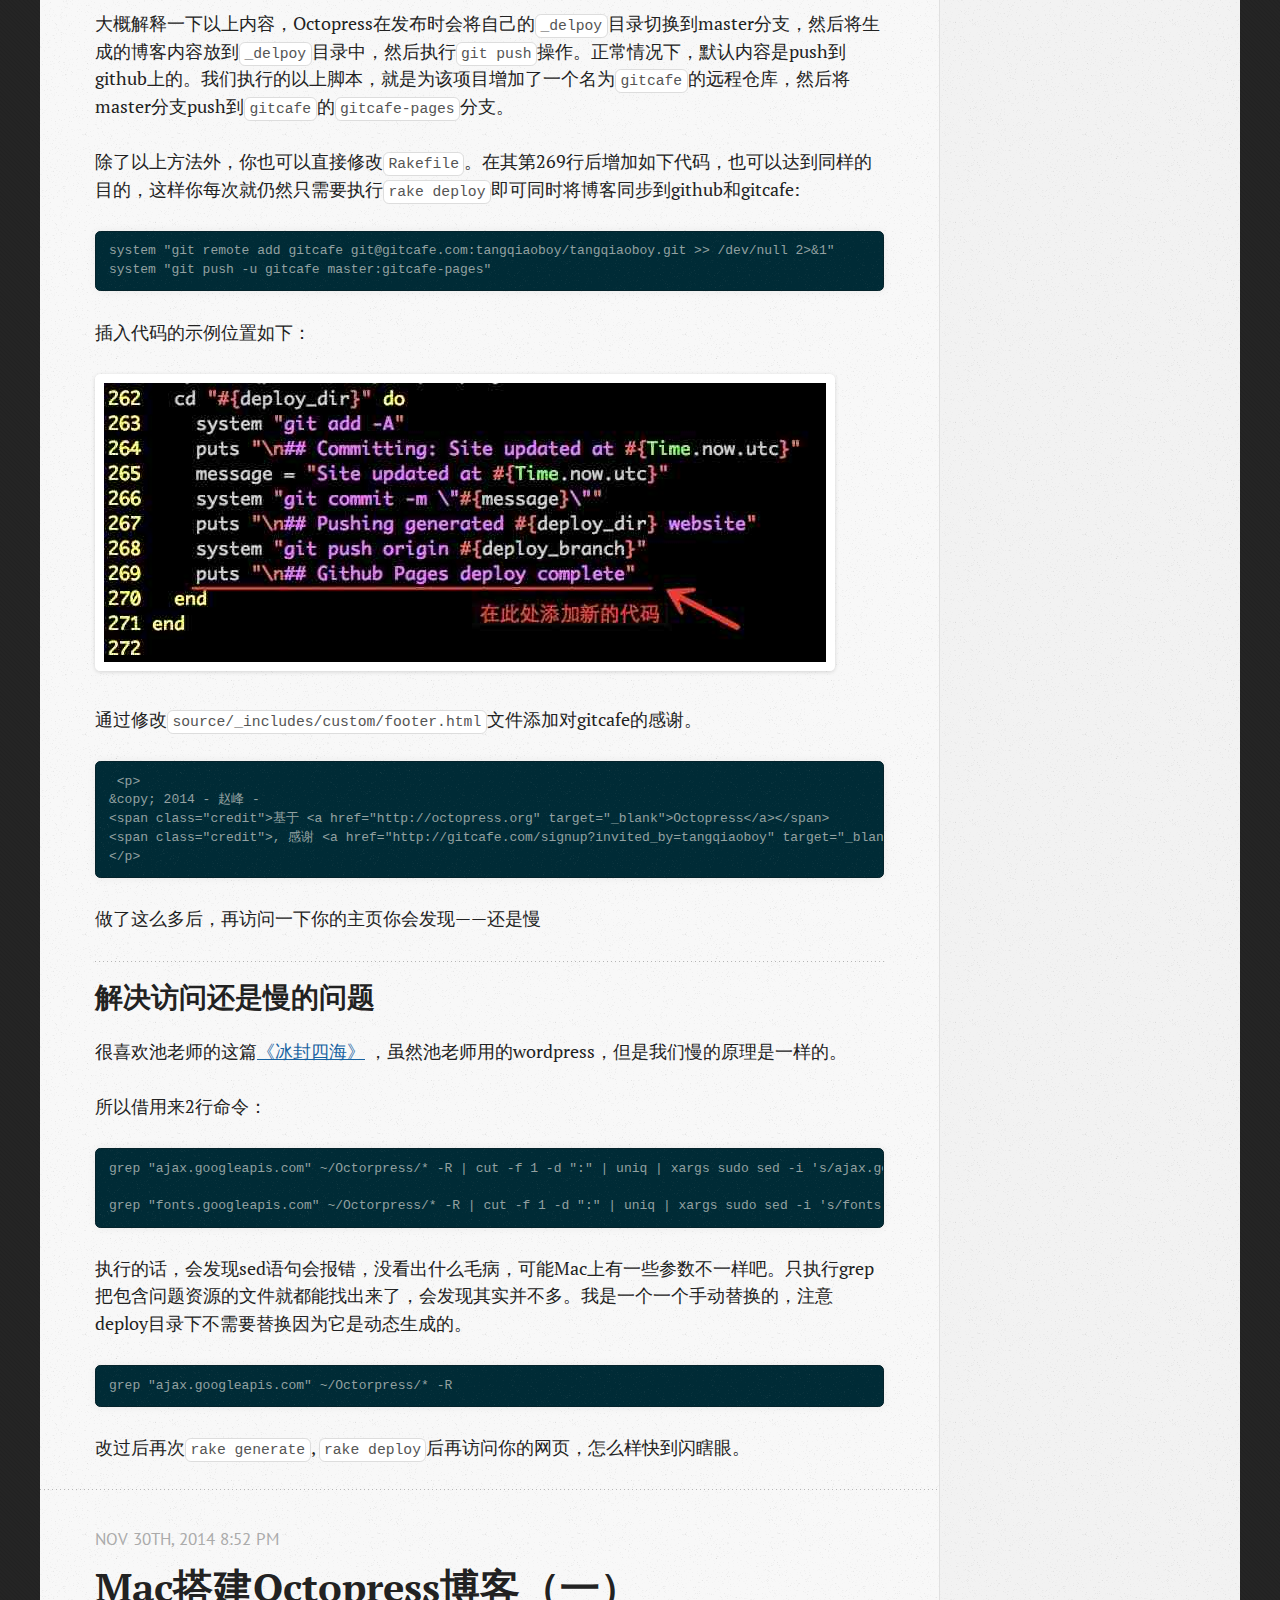
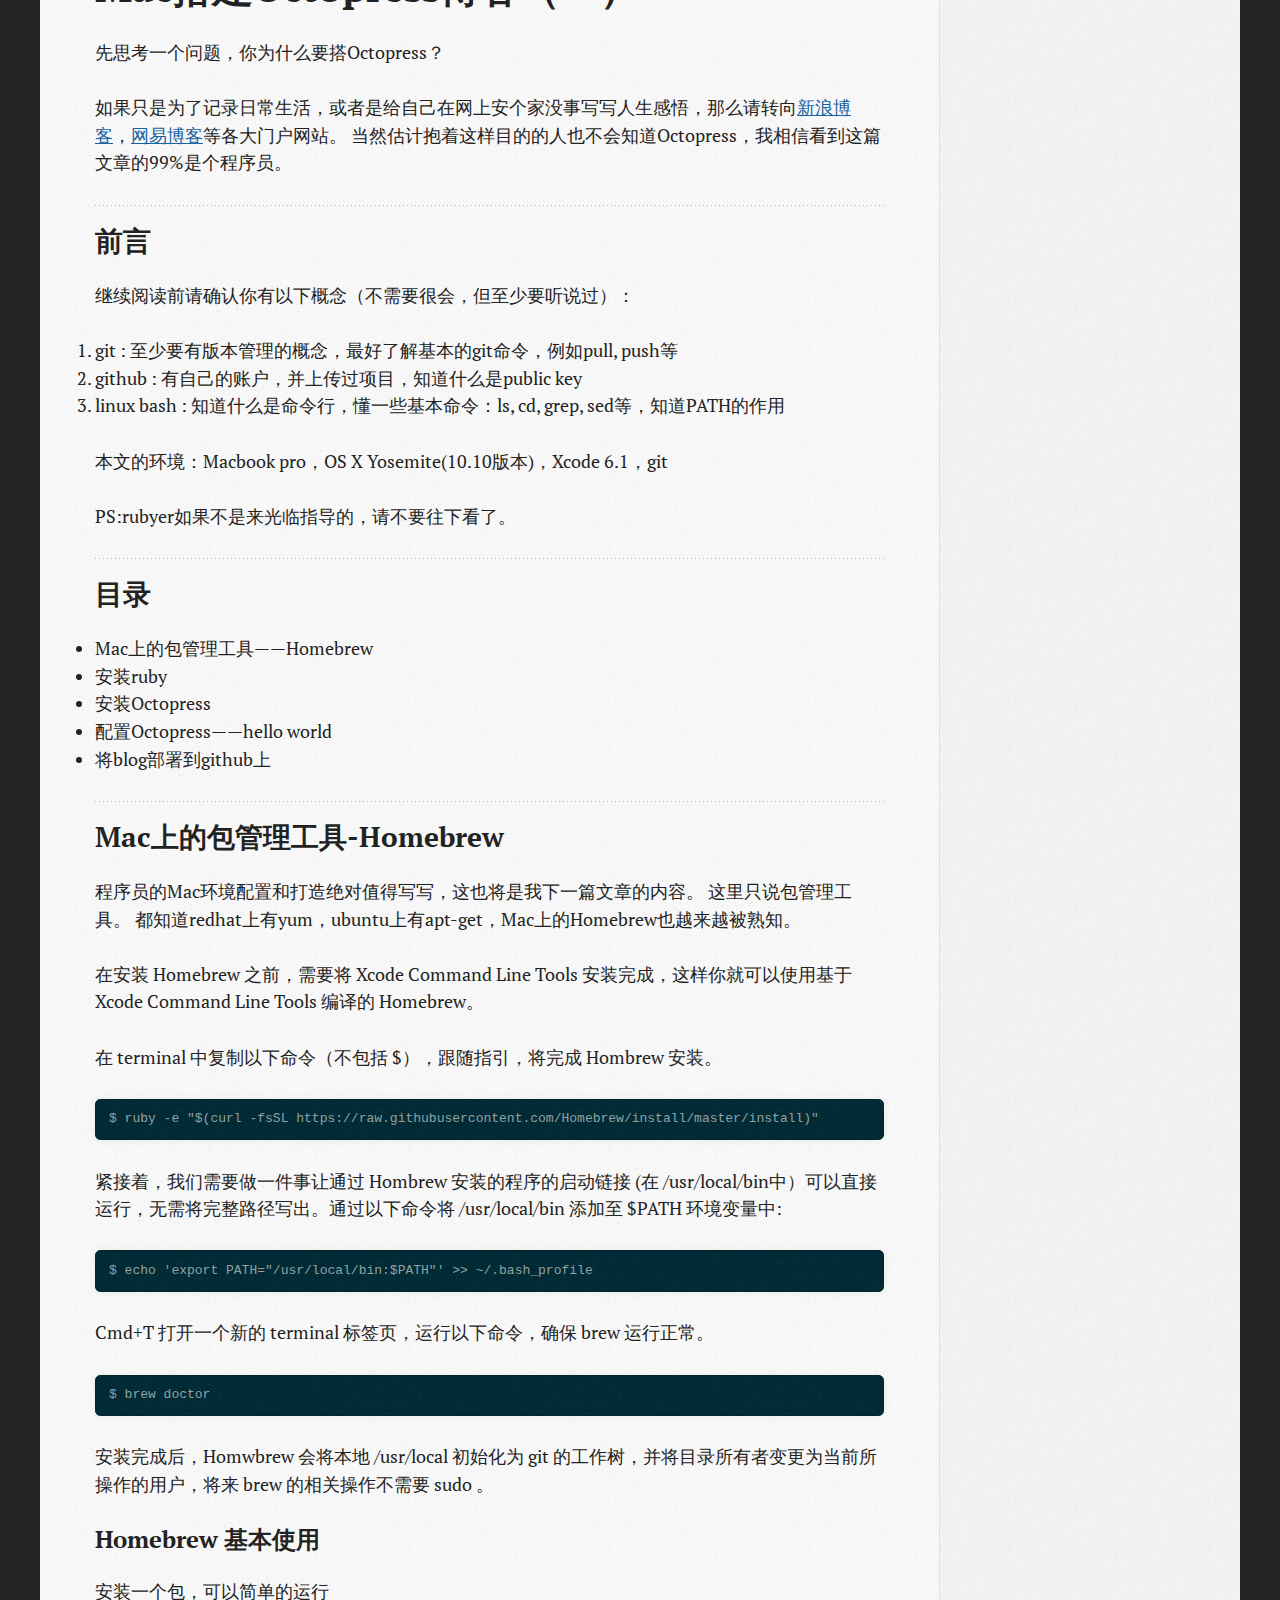
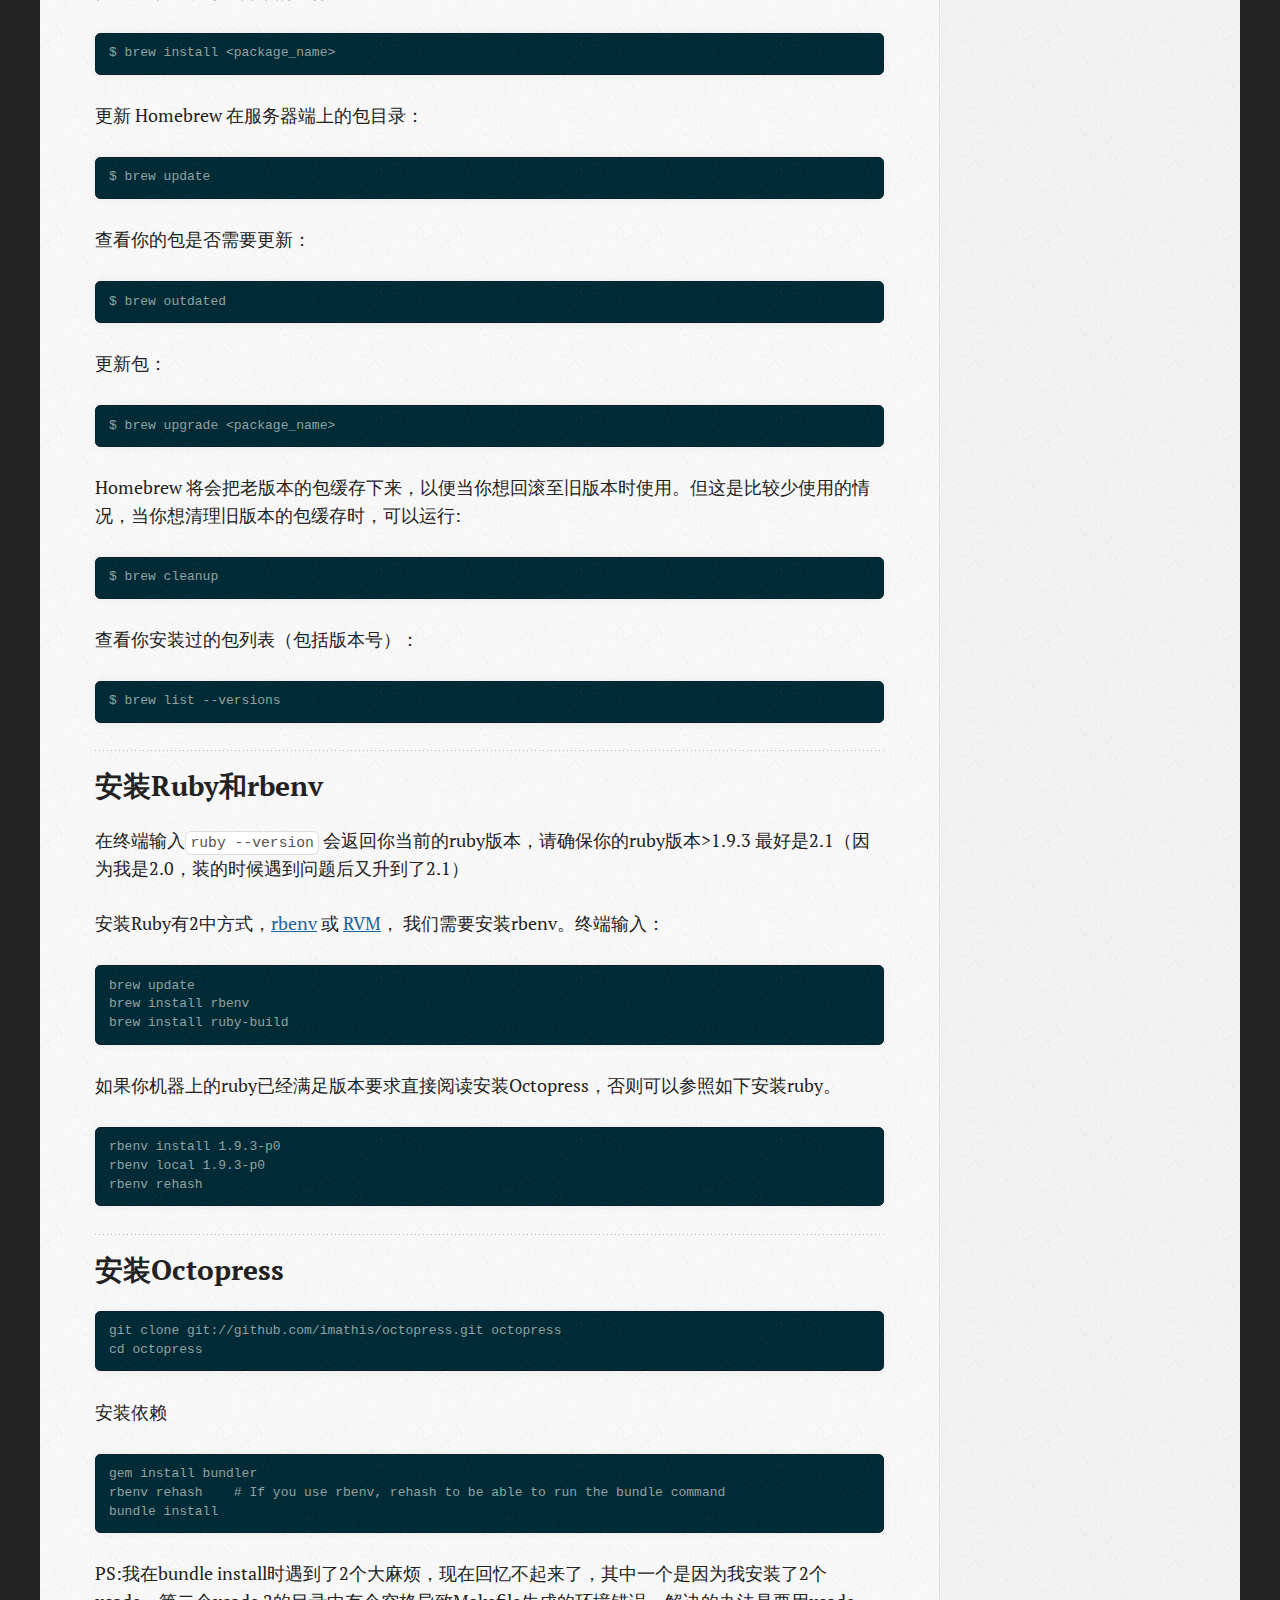
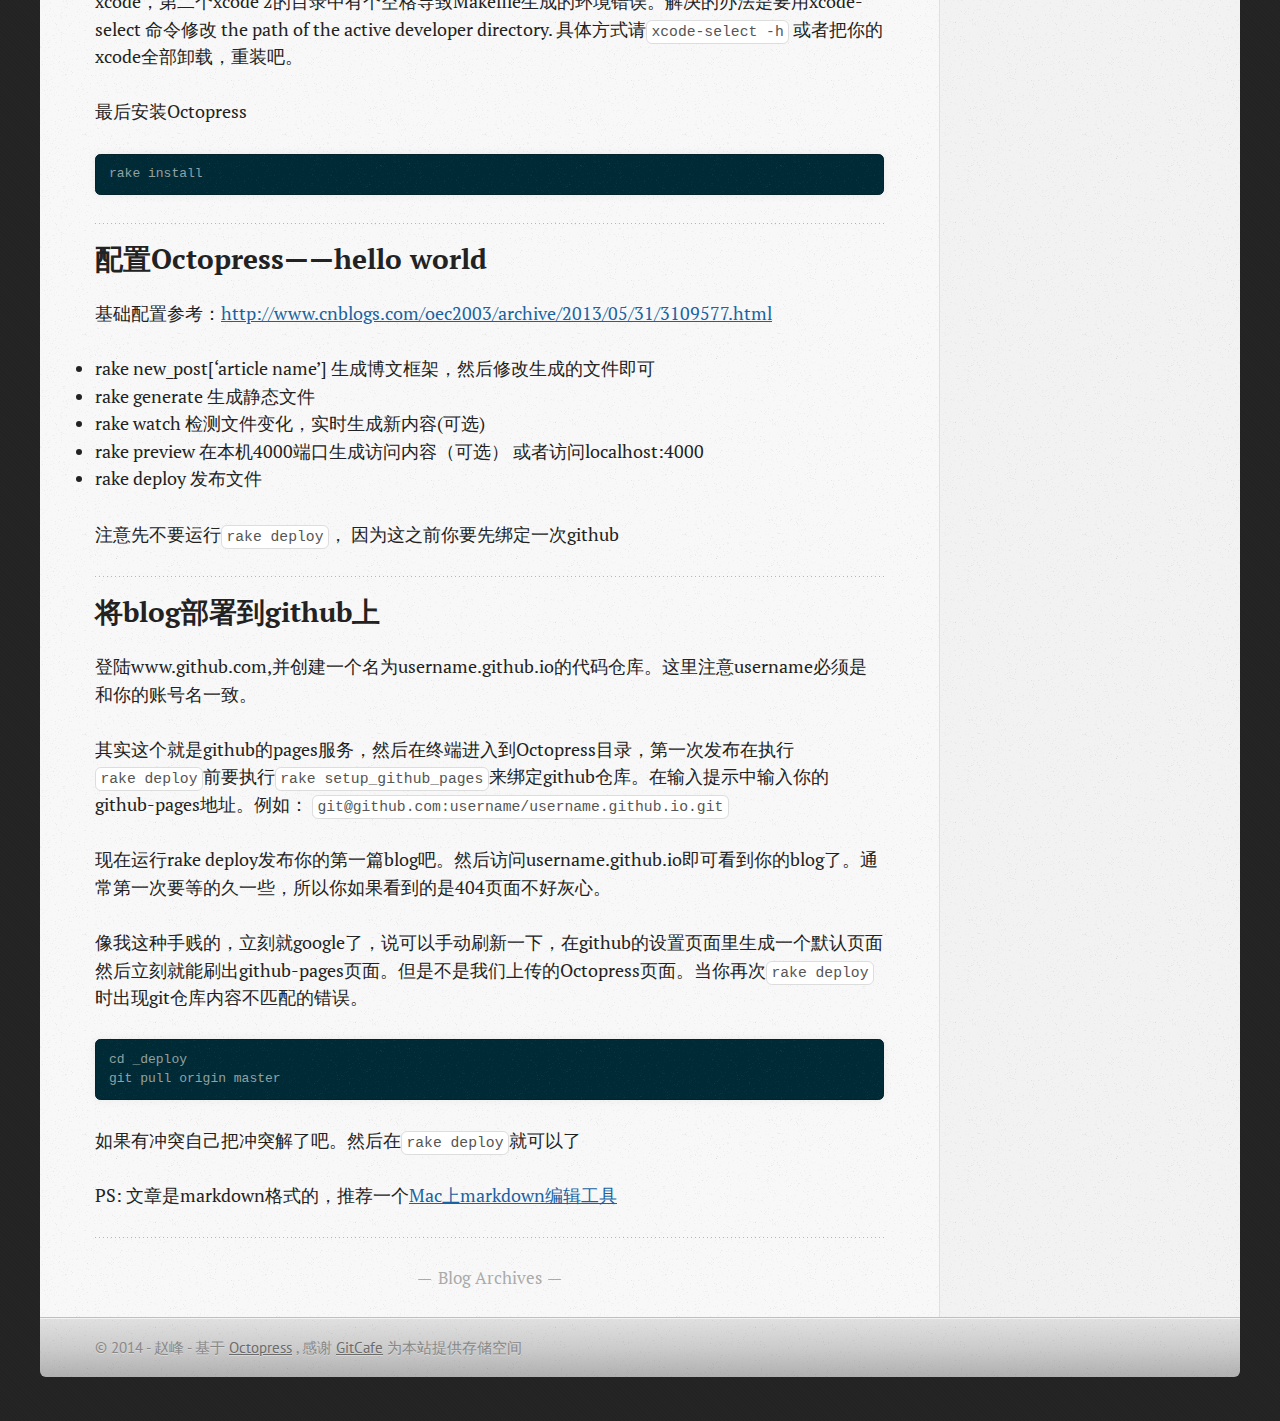
==== commit 6abaafda: "Site updated at 2014-12-29 09:21:15 UTC" ====
--- a/index.html
+++ b/index.html
@@ -72,6 +72,43 @@
       
   <header>
     
+      <h1 class="entry-title"><a href="/blog/2014/12/29/japan-tour1/">日本东京自助游</a></h1>
+    
+    
+      <p class="meta">
+        
+
+
+
+
+<time class='entry-date' datetime='2014-12-29T17:13:29+08:00'><span class='date'><span class='date-month'>Dec</span> <span class='date-day'>29</span><span class='date-suffix'>th</span>, <span class='date-year'>2014</span></span> <span class='time'>5:13 pm</span></time>
+        
+      </p>
+    
+  </header>
+
+
+  <div class="entry-content"><p>准备工作：
+旅行社
+护照签证
+装备，</p>
+
+<p>游玩内容</p>
+
+<p>感悟
+日本为什么如此发达</p>
+</div>
+  
+  
+
+
+    </article>
+  
+  
+    <article>
+      
+  <header>
+    
       <h1 class="entry-title"><a href="/blog/2014/12/06/improve-octopress-response-time/">Octopress Blog访问提速</a></h1>
     
     
@@ -369,11 +406,16 @@
   <h1>文章分类</h1> 
   <ul id="categories"> 
     <li class='category'><a href='/blog/categories/octopress/'>octopress (2)</a></li>
+<li class='category'><a href='/blog/categories/旅游/'>旅游 (1)</a></li>
  
   </ul> 
 </section><section>
   <h1>最新文章</h1>
   <ul id="recent_posts">
+    
+      <li class="post">
+        <a href="/blog/2014/12/29/japan-tour1/">日本东京自助游</a>
+      </li>
     
       <li class="post">
         <a href="/blog/2014/12/06/improve-octopress-response-time/">Octopress Blog访问提速</a>
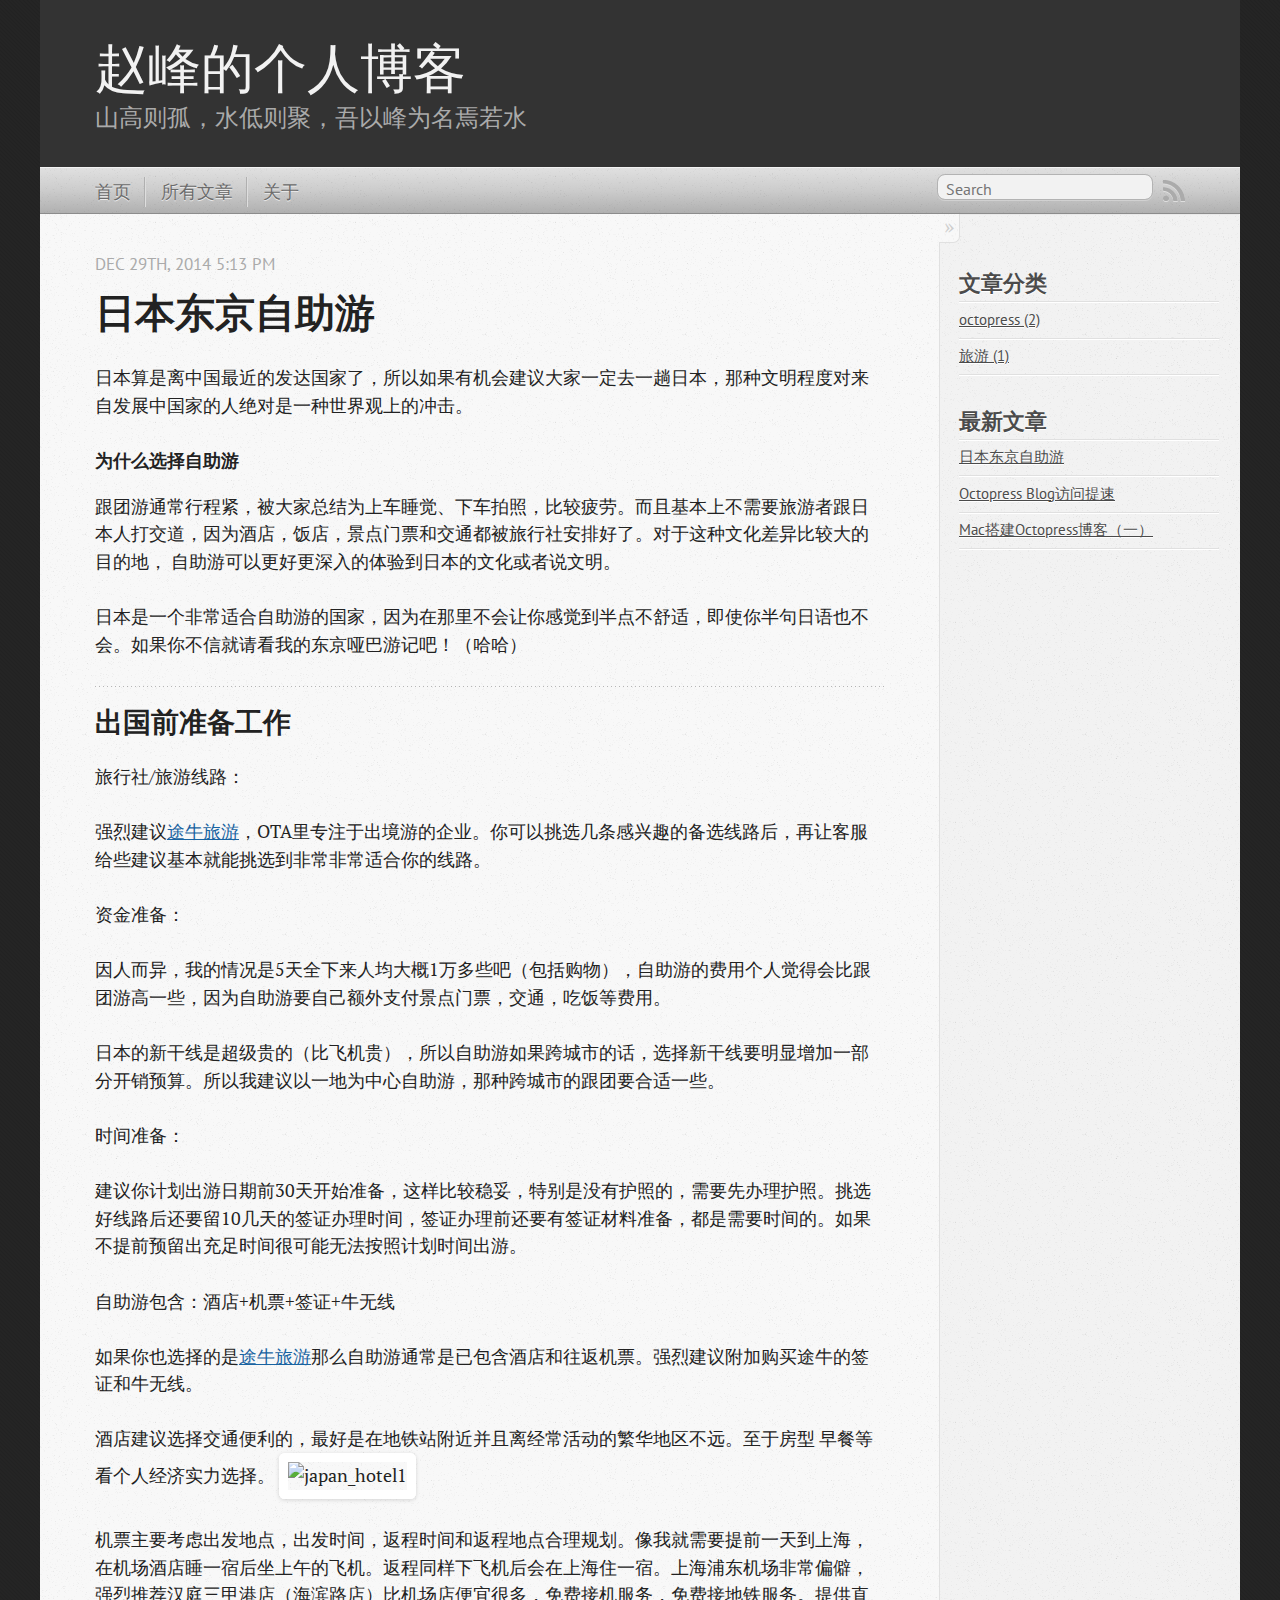
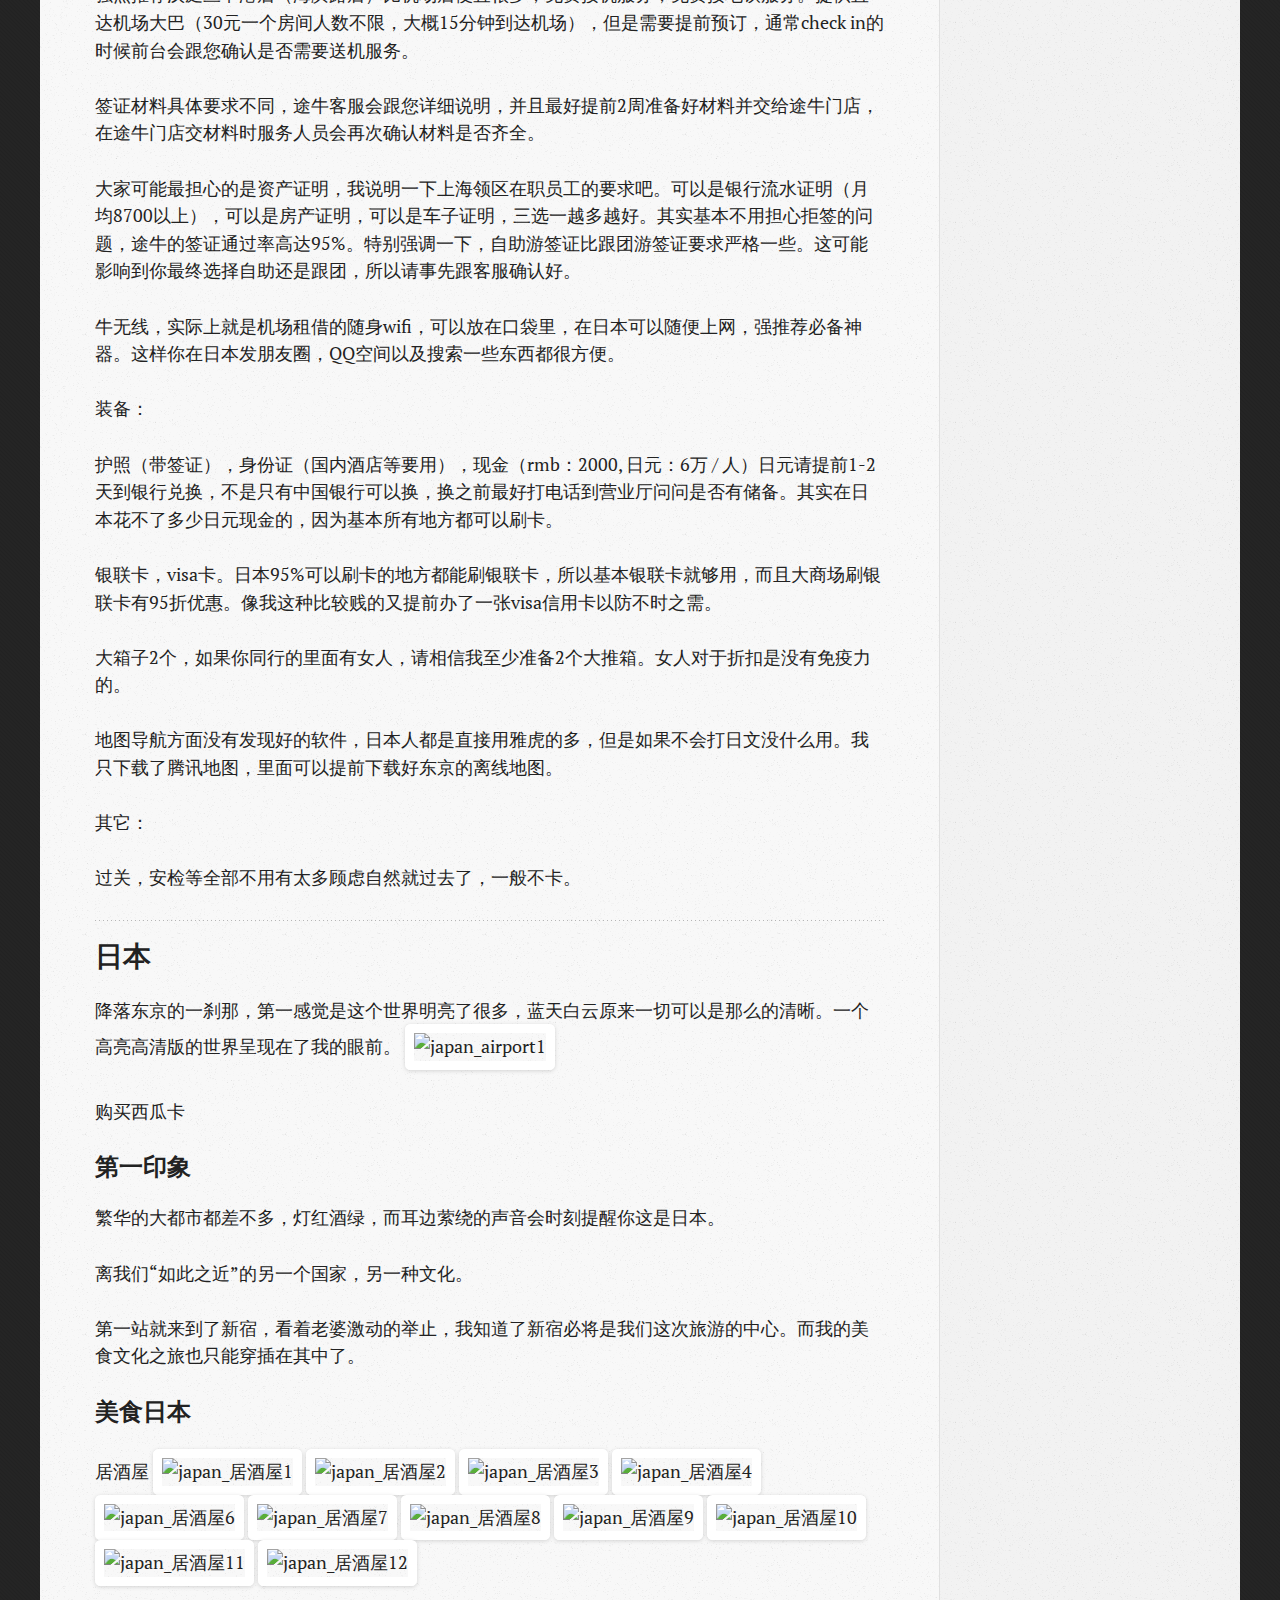
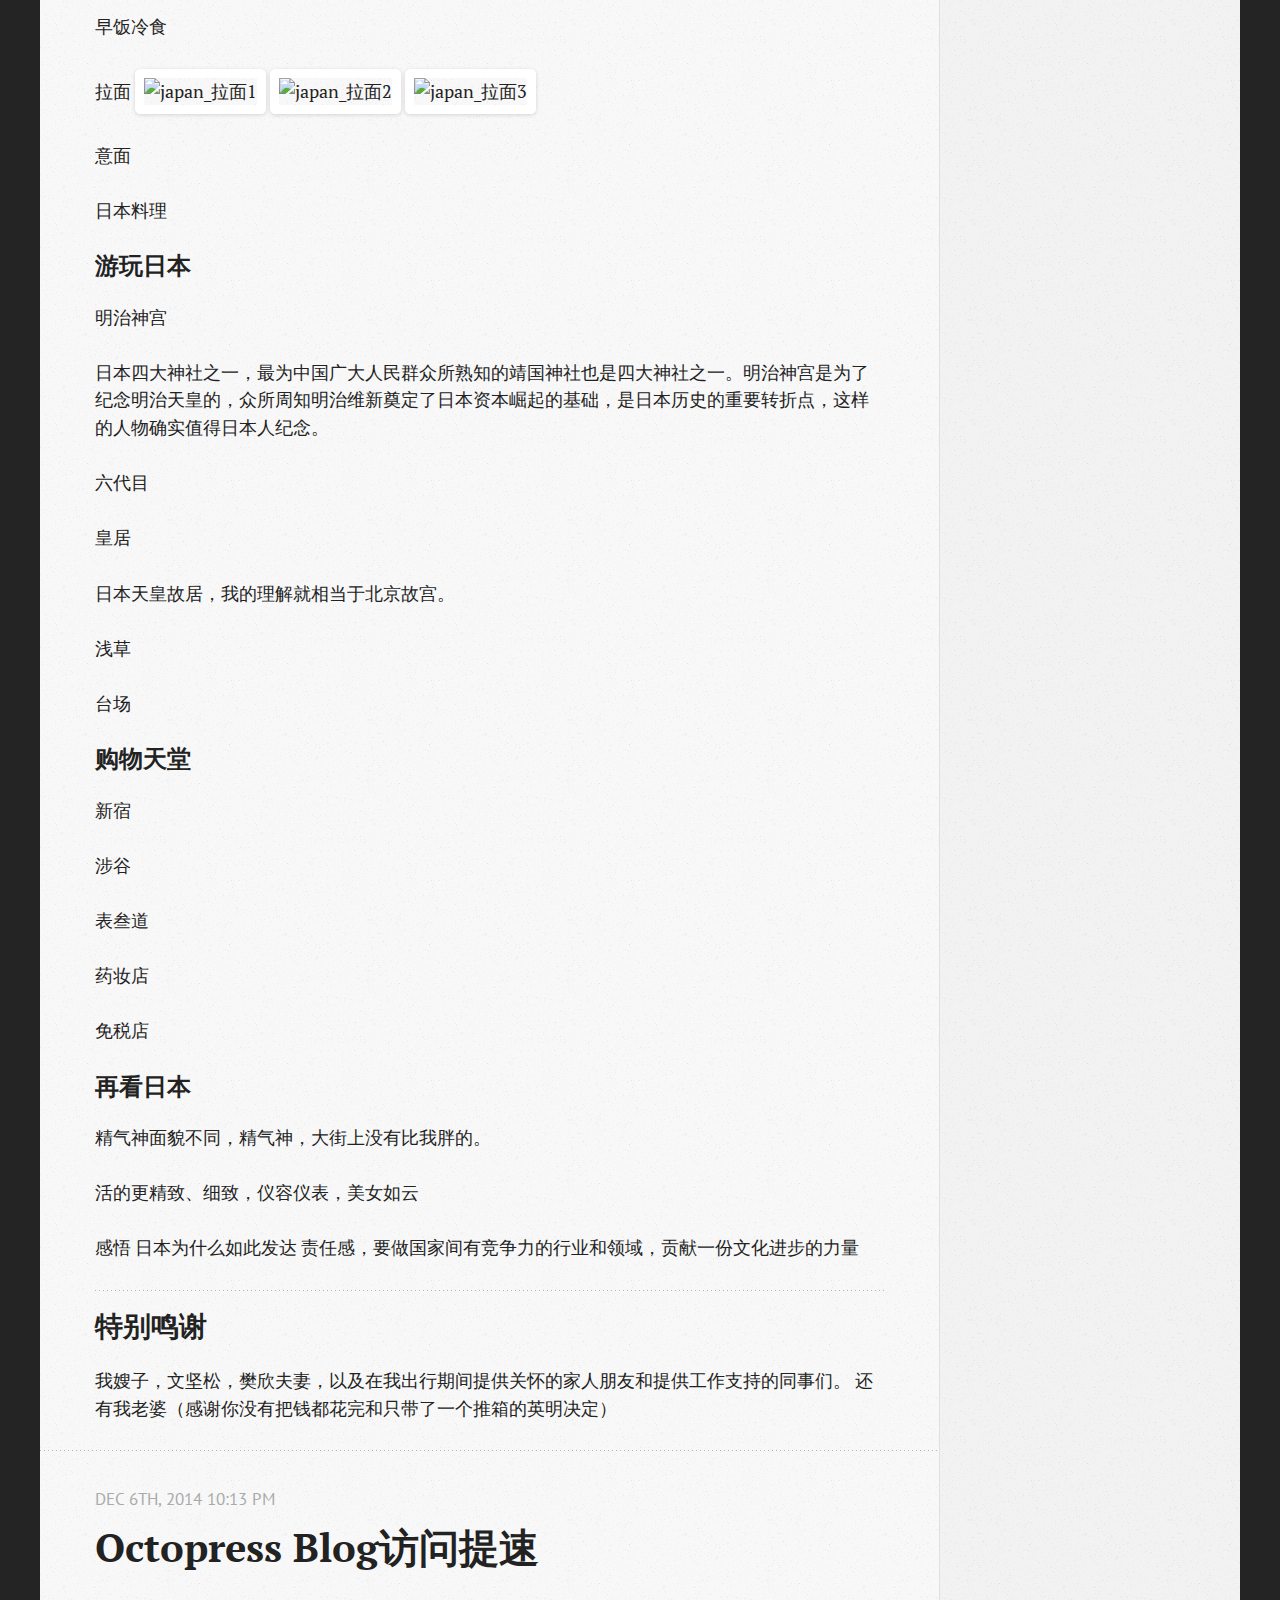
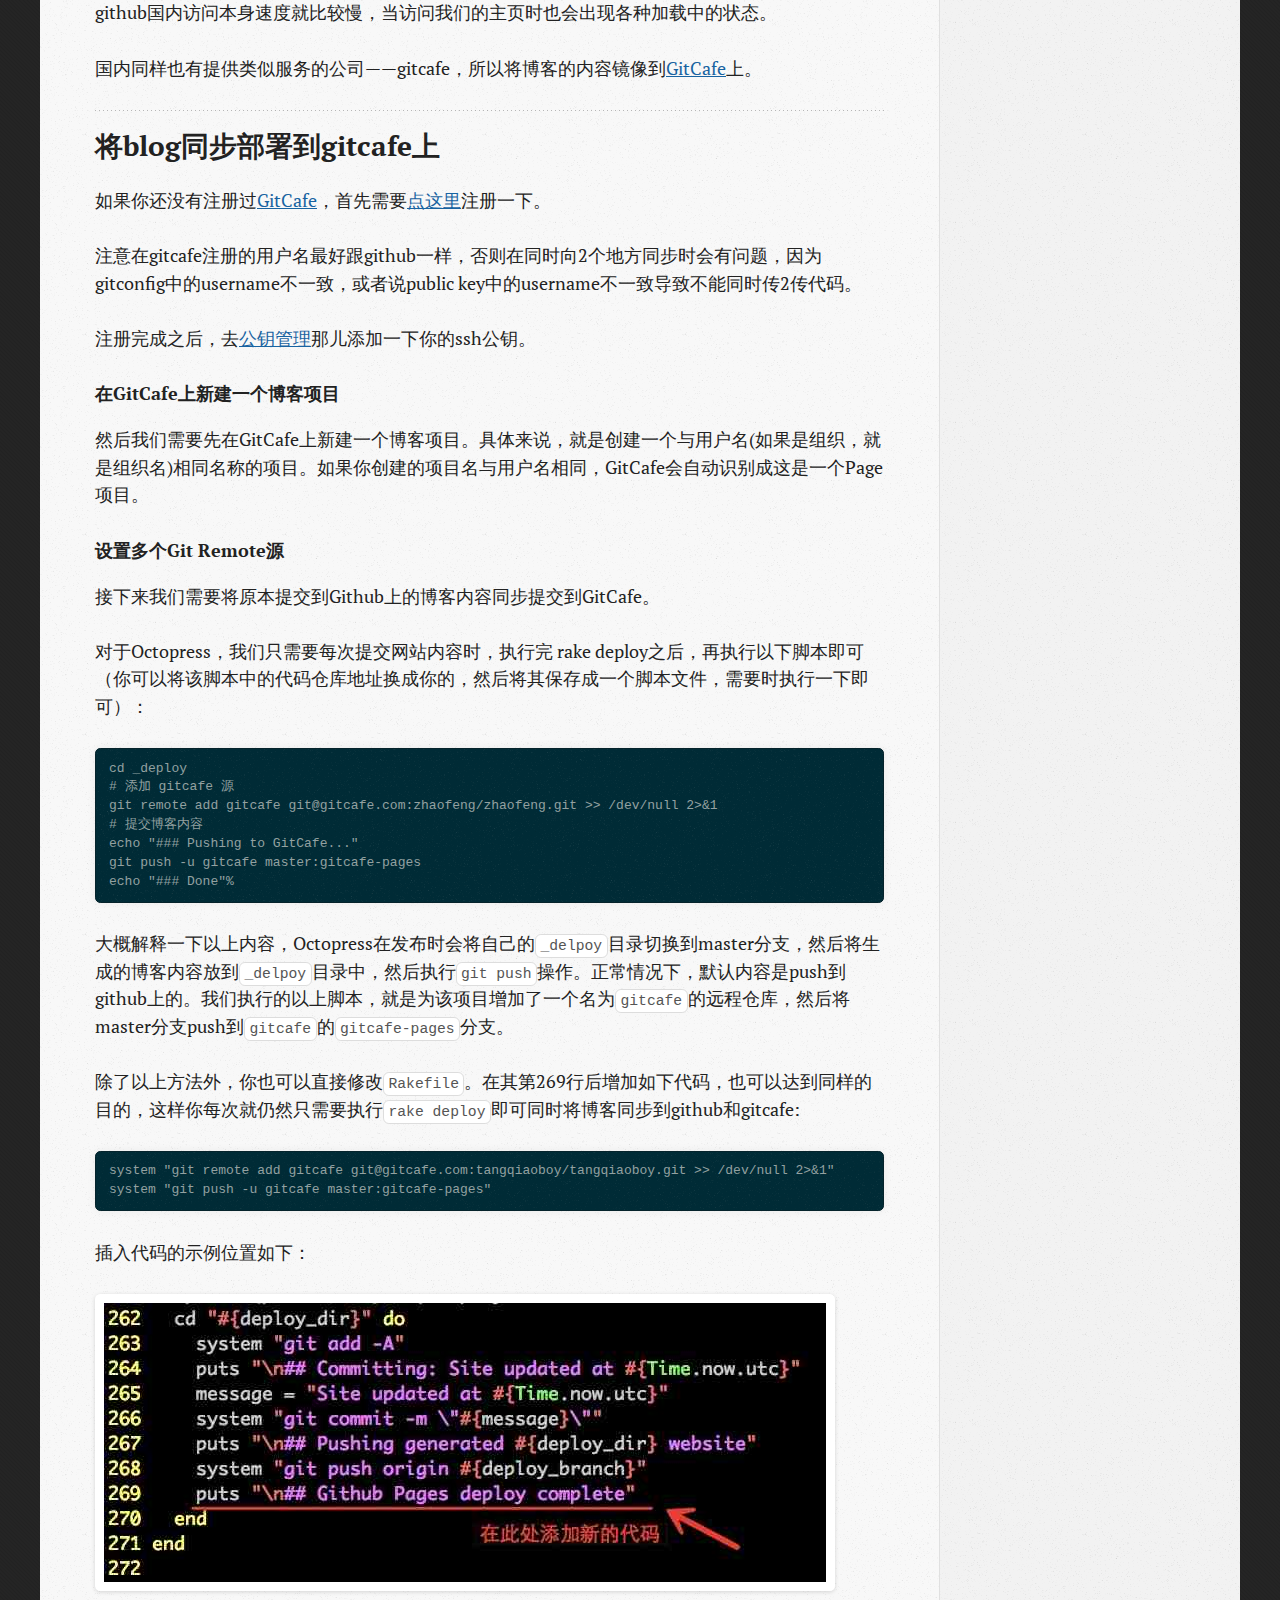
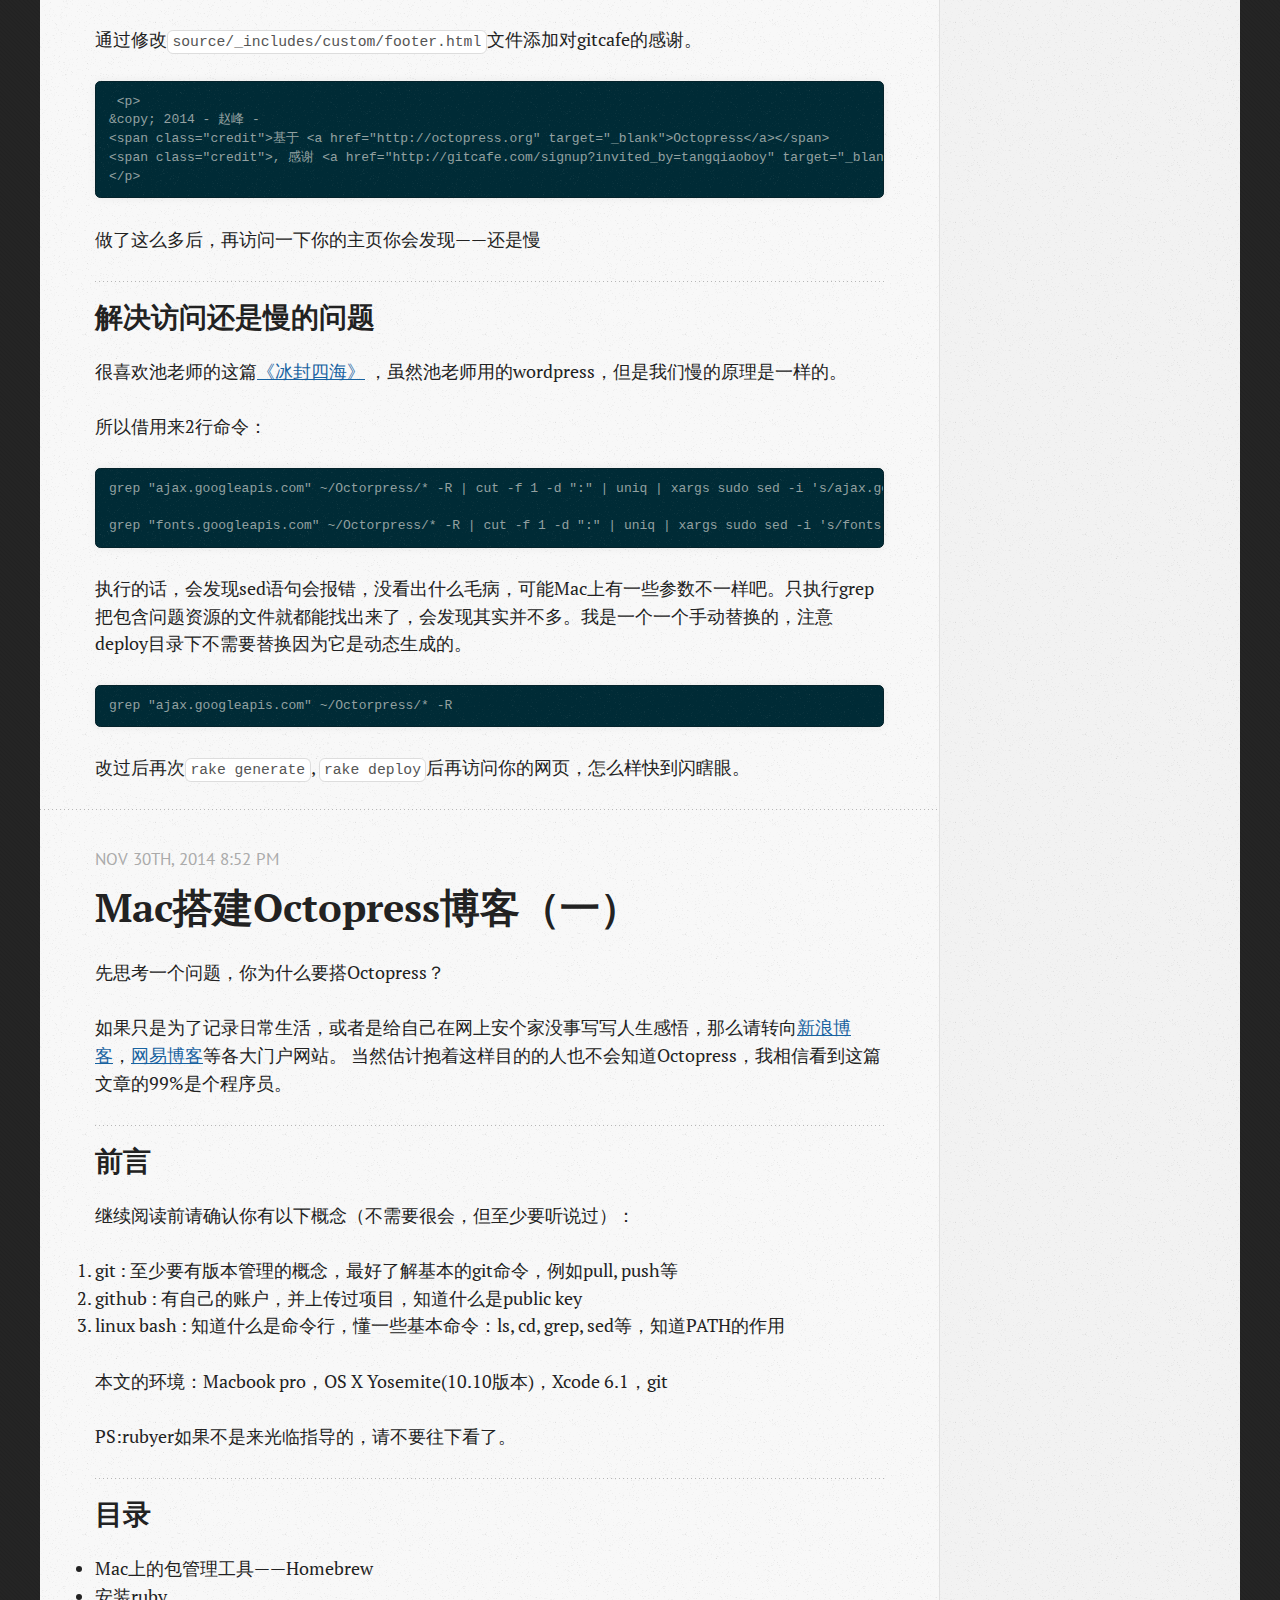
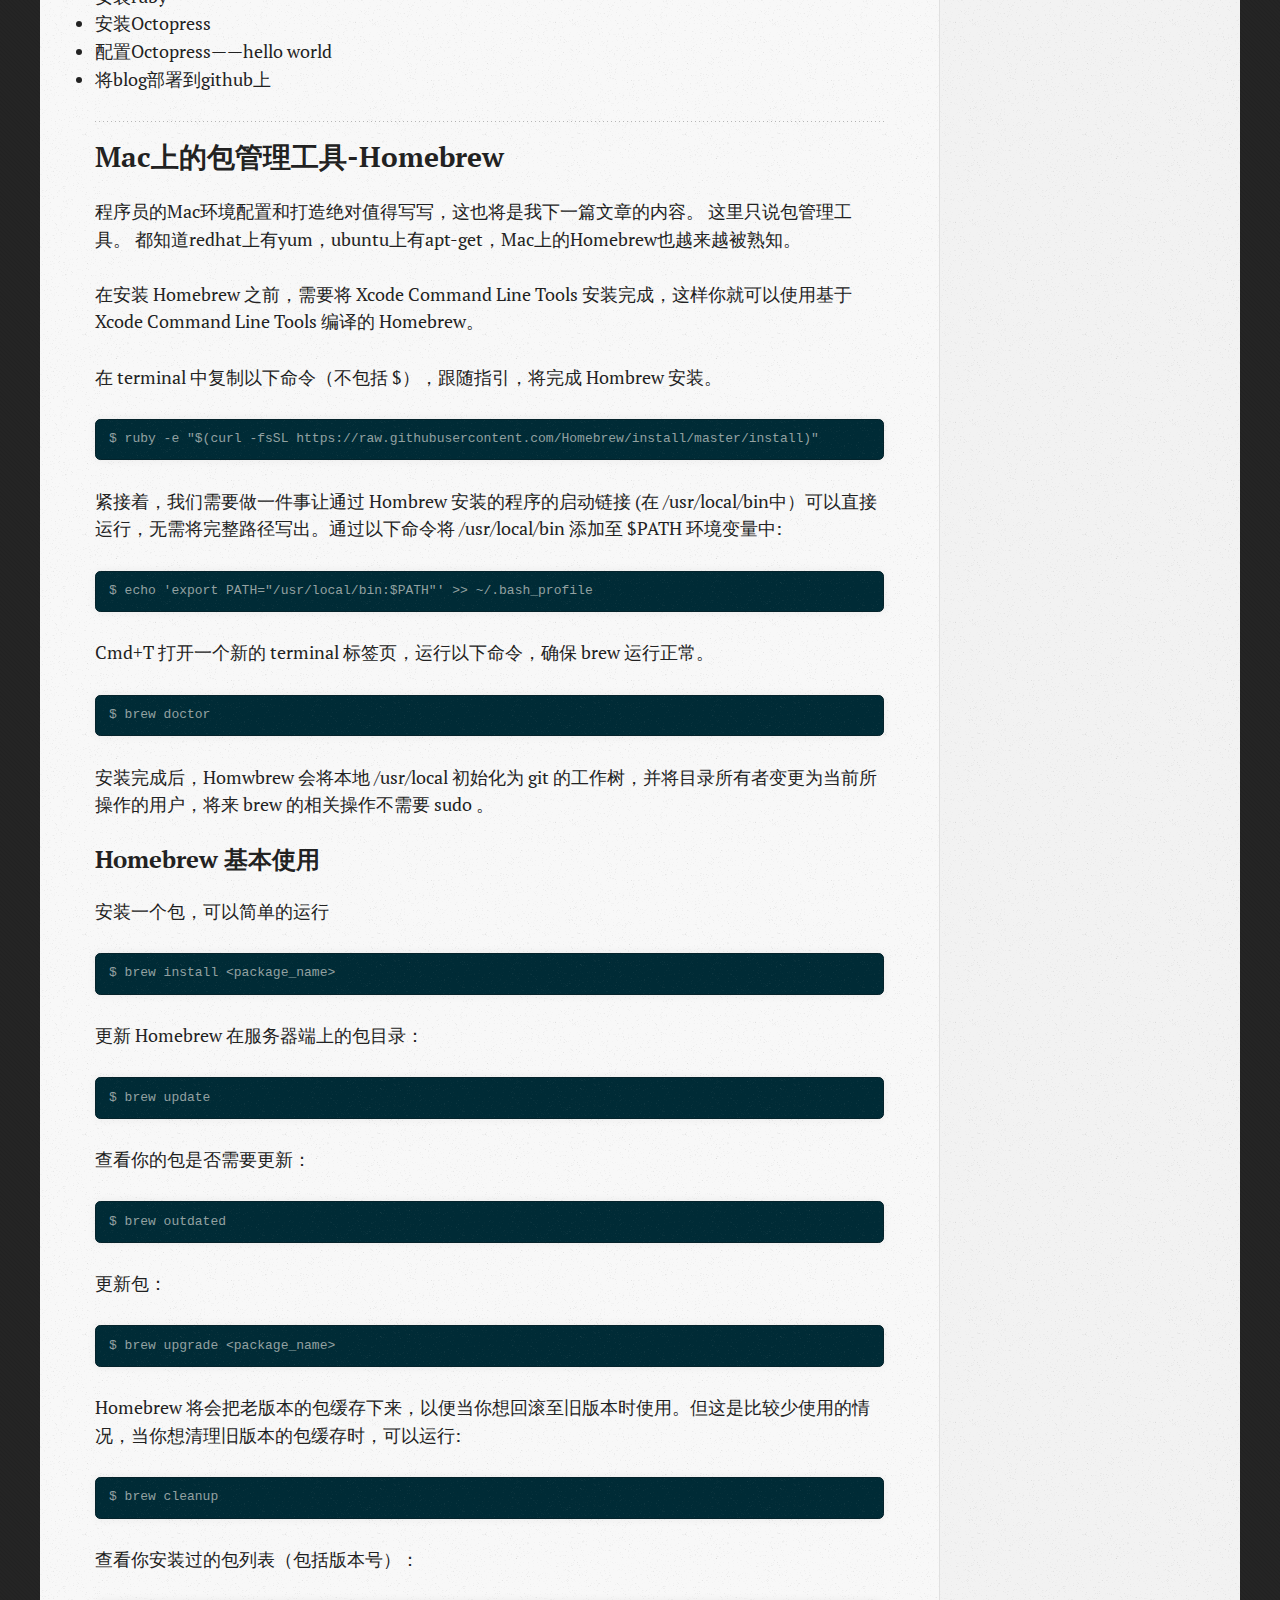
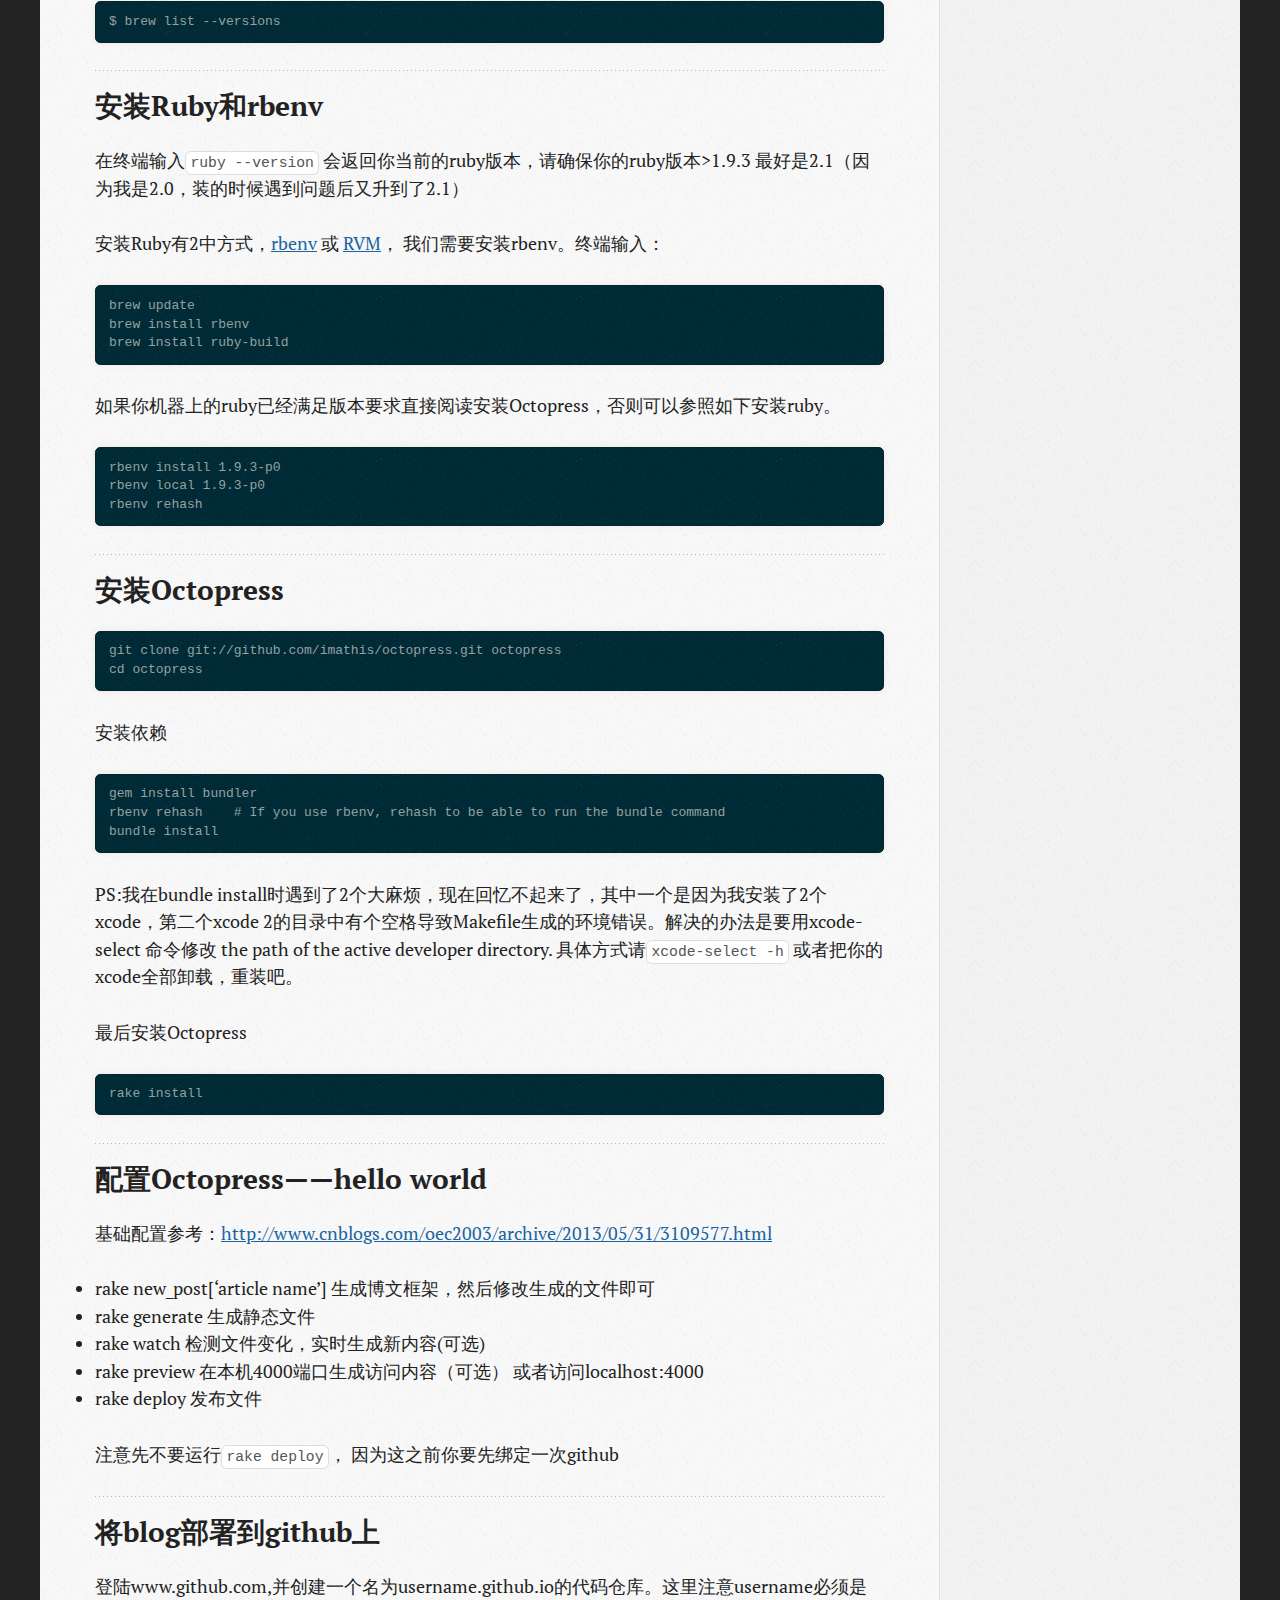
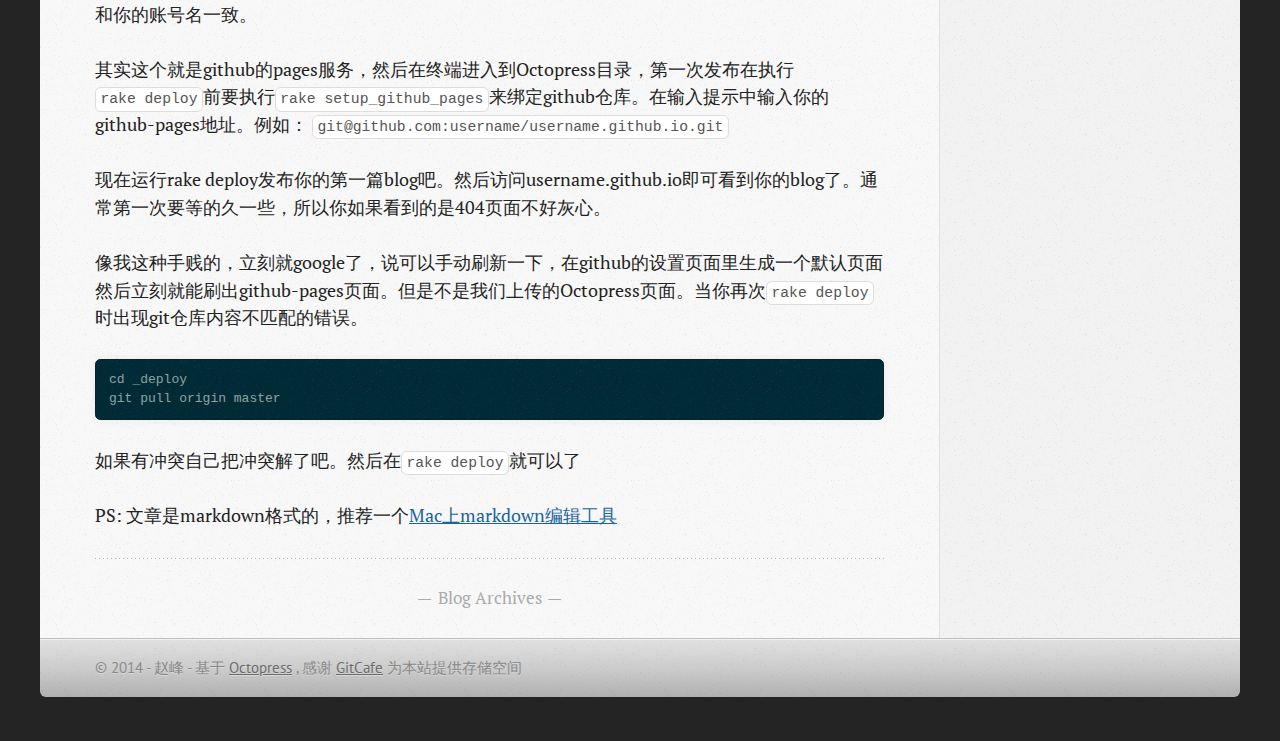
==== commit 8fc97881: "Site updated at 2014-12-30 01:49:15 UTC" ====
--- a/index.html
+++ b/index.html
@@ -88,15 +88,142 @@
   </header>
 
 
-  <div class="entry-content"><p>准备工作：
-旅行社
-护照签证
-装备，</p>
-
-<p>游玩内容</p>
+  <div class="entry-content"><p>日本算是离中国最近的发达国家了，所以如果有机会建议大家一定去一趟日本，那种文明程度对来自发展中国家的人绝对是一种世界观上的冲击。</p>
+
+<h4>为什么选择自助游</h4>
+
+<p>跟团游通常行程紧，被大家总结为上车睡觉、下车拍照，比较疲劳。而且基本上不需要旅游者跟日本人打交道，因为酒店，饭店，景点门票和交通都被旅行社安排好了。对于这种文化差异比较大的目的地， 自助游可以更好更深入的体验到日本的文化或者说文明。</p>
+
+<p>日本是一个非常适合自助游的国家，因为在那里不会让你感觉到半点不舒适，即使你半句日语也不会。如果你不信就请看我的东京哑巴游记吧！（哈哈）</p>
+
+<h2>出国前准备工作</h2>
+
+<p>旅行社/旅游线路：</p>
+
+<p>强烈建议<a href="http://www.tuniu.com/">途牛旅游</a>，OTA里专注于出境游的企业。你可以挑选几条感兴趣的备选线路后，再让客服给些建议基本就能挑选到非常非常适合你的线路。</p>
+
+<p>资金准备：</p>
+
+<p>因人而异，我的情况是5天全下来人均大概1万多些吧（包括购物），自助游的费用个人觉得会比跟团游高一些，因为自助游要自己额外支付景点门票，交通，吃饭等费用。</p>
+
+<p>日本的新干线是超级贵的（比飞机贵），所以自助游如果跨城市的话，选择新干线要明显增加一部分开销预算。所以我建议以一地为中心自助游，那种跨城市的跟团要合适一些。</p>
+
+<p>时间准备：</p>
+
+<p>建议你计划出游日期前30天开始准备，这样比较稳妥，特别是没有护照的，需要先办理护照。挑选好线路后还要留10几天的签证办理时间，签证办理前还要有签证材料准备，都是需要时间的。如果不提前预留出充足时间很可能无法按照计划时间出游。</p>
+
+<p>自助游包含：酒店+机票+签证+牛无线</p>
+
+<p>如果你也选择的是<a href="http://www.tuniu.com/">途牛旅游</a>那么自助游通常是已包含酒店和往返机票。强烈建议附加购买途牛的签证和牛无线。</p>
+
+<p>酒店建议选择交通便利的，最好是在地铁站附近并且离经常活动的繁华地区不远。至于房型 早餐等看个人经济实力选择。
+<img src="./images/JapanTour1/IMG_1483.JPG" alt="japan_hotel1" /></p>
+
+<p>机票主要考虑出发地点，出发时间，返程时间和返程地点合理规划。像我就需要提前一天到上海，在机场酒店睡一宿后坐上午的飞机。返程同样下飞机后会在上海住一宿。上海浦东机场非常偏僻，强烈推荐汉庭三甲港店（海滨路店）比机场店便宜很多，免费接机服务，免费接地铁服务。提供直达机场大巴（30元一个房间人数不限，大概15分钟到达机场），但是需要提前预订，通常check in的时候前台会跟您确认是否需要送机服务。</p>
+
+<p>签证材料具体要求不同，途牛客服会跟您详细说明，并且最好提前2周准备好材料并交给途牛门店，在途牛门店交材料时服务人员会再次确认材料是否齐全。</p>
+
+<p>大家可能最担心的是资产证明，我说明一下上海领区在职员工的要求吧。可以是银行流水证明（月均8700以上），可以是房产证明，可以是车子证明，三选一越多越好。其实基本不用担心拒签的问题，途牛的签证通过率高达95%。特别强调一下，自助游签证比跟团游签证要求严格一些。这可能影响到你最终选择自助还是跟团，所以请事先跟客服确认好。</p>
+
+<p>牛无线，实际上就是机场租借的随身wifi，可以放在口袋里，在日本可以随便上网，强推荐必备神器。这样你在日本发朋友圈，QQ空间以及搜索一些东西都很方便。</p>
+
+<p>装备：</p>
+
+<p>护照（带签证），身份证（国内酒店等要用），现金（rmb：2000, 日元：6万 / 人）日元请提前1-2天到银行兑换，不是只有中国银行可以换，换之前最好打电话到营业厅问问是否有储备。其实在日本花不了多少日元现金的，因为基本所有地方都可以刷卡。</p>
+
+<p>银联卡，visa卡。日本95%可以刷卡的地方都能刷银联卡，所以基本银联卡就够用，而且大商场刷银联卡有95折优惠。像我这种比较贱的又提前办了一张visa信用卡以防不时之需。</p>
+
+<p>大箱子2个，如果你同行的里面有女人，请相信我至少准备2个大推箱。女人对于折扣是没有免疫力的。</p>
+
+<p>地图导航方面没有发现好的软件，日本人都是直接用雅虎的多，但是如果不会打日文没什么用。我只下载了腾讯地图，里面可以提前下载好东京的离线地图。</p>
+
+<p>其它：</p>
+
+<p>过关，安检等全部不用有太多顾虑自然就过去了，一般不卡。</p>
+
+<h2>日本</h2>
+
+<p>降落东京的一刹那，第一感觉是这个世界明亮了很多，蓝天白云原来一切可以是那么的清晰。一个高亮高清版的世界呈现在了我的眼前。
+<img src="./images/JapanTour1/IMG_1482.JPG" alt="japan_airport1" /></p>
+
+<p>购买西瓜卡</p>
+
+<h3>第一印象</h3>
+
+<p>繁华的大都市都差不多，灯红酒绿，而耳边萦绕的声音会时刻提醒你这是日本。</p>
+
+<p>离我们“如此之近”的另一个国家，另一种文化。</p>
+
+<p>第一站就来到了新宿，看着老婆激动的举止，我知道了新宿必将是我们这次旅游的中心。而我的美食文化之旅也只能穿插在其中了。</p>
+
+<h3>美食日本</h3>
+
+<p>居酒屋
+<img src="./images/JapanTour1/IMG_1501.JPG" alt="japan_居酒屋1" />
+<img src="./images/JapanTour1/IMG_1502.JPG" alt="japan_居酒屋2" />
+<img src="./images/JapanTour1/IMG_1503.JPG" alt="japan_居酒屋3" />
+<img src="./images/JapanTour1/IMG_1504.JPG" alt="japan_居酒屋4" />
+<img src="./images/JapanTour1/IMG_1506.JPG" alt="japan_居酒屋6" />
+<img src="./images/JapanTour1/IMG_1507.JPG" alt="japan_居酒屋7" />
+<img src="./images/JapanTour1/IMG_1508.JPG" alt="japan_居酒屋8" />
+<img src="./images/JapanTour1/IMG_1509.JPG" alt="japan_居酒屋9" />
+<img src="./images/JapanTour1/IMG_1510.JPG" alt="japan_居酒屋10" />
+<img src="./images/JapanTour1/IMG_1511.JPG" alt="japan_居酒屋11" />
+<img src="./images/JapanTour1/IMG_1512.JPG" alt="japan_居酒屋12" /></p>
+
+<p>早饭冷食</p>
+
+<p>拉面
+<img src="./images/JapanTour1/IMG_0092.JPG" alt="japan_拉面1" />
+<img src="./images/JapanTour1/IMG_1677.JPG" alt="japan_拉面2" />
+<img src="./images/JapanTour1/IMG_1678.JPG" alt="japan_拉面3" /></p>
+
+<p>意面</p>
+
+<p>日本料理</p>
+
+<h3>游玩日本</h3>
+
+<p>明治神宫</p>
+
+<p>日本四大神社之一，最为中国广大人民群众所熟知的靖国神社也是四大神社之一。明治神宫是为了纪念明治天皇的，众所周知明治维新奠定了日本资本崛起的基础，是日本历史的重要转折点，这样的人物确实值得日本人纪念。</p>
+
+<p>六代目</p>
+
+<p>皇居</p>
+
+<p>日本天皇故居，我的理解就相当于北京故宫。</p>
+
+<p>浅草</p>
+
+<p>台场</p>
+
+<h3>购物天堂</h3>
+
+<p>新宿</p>
+
+<p>涉谷</p>
+
+<p>表叁道</p>
+
+<p>药妆店</p>
+
+<p>免税店</p>
+
+<h3>再看日本</h3>
+
+<p>精气神面貌不同，精气神，大街上没有比我胖的。</p>
+
+<p>活的更精致、细致，仪容仪表，美女如云</p>
 
 <p>感悟
-日本为什么如此发达</p>
+日本为什么如此发达
+责任感，要做国家间有竞争力的行业和领域，贡献一份文化进步的力量</p>
+
+<h2>特别鸣谢</h2>
+
+<p>我嫂子，文坚松，樊欣夫妻，以及在我出行期间提供关怀的家人朋友和提供工作支持的同事们。
+还有我老婆（感谢你没有把钱都花完和只带了一个推箱的英明决定）</p>
 </div>
   
   
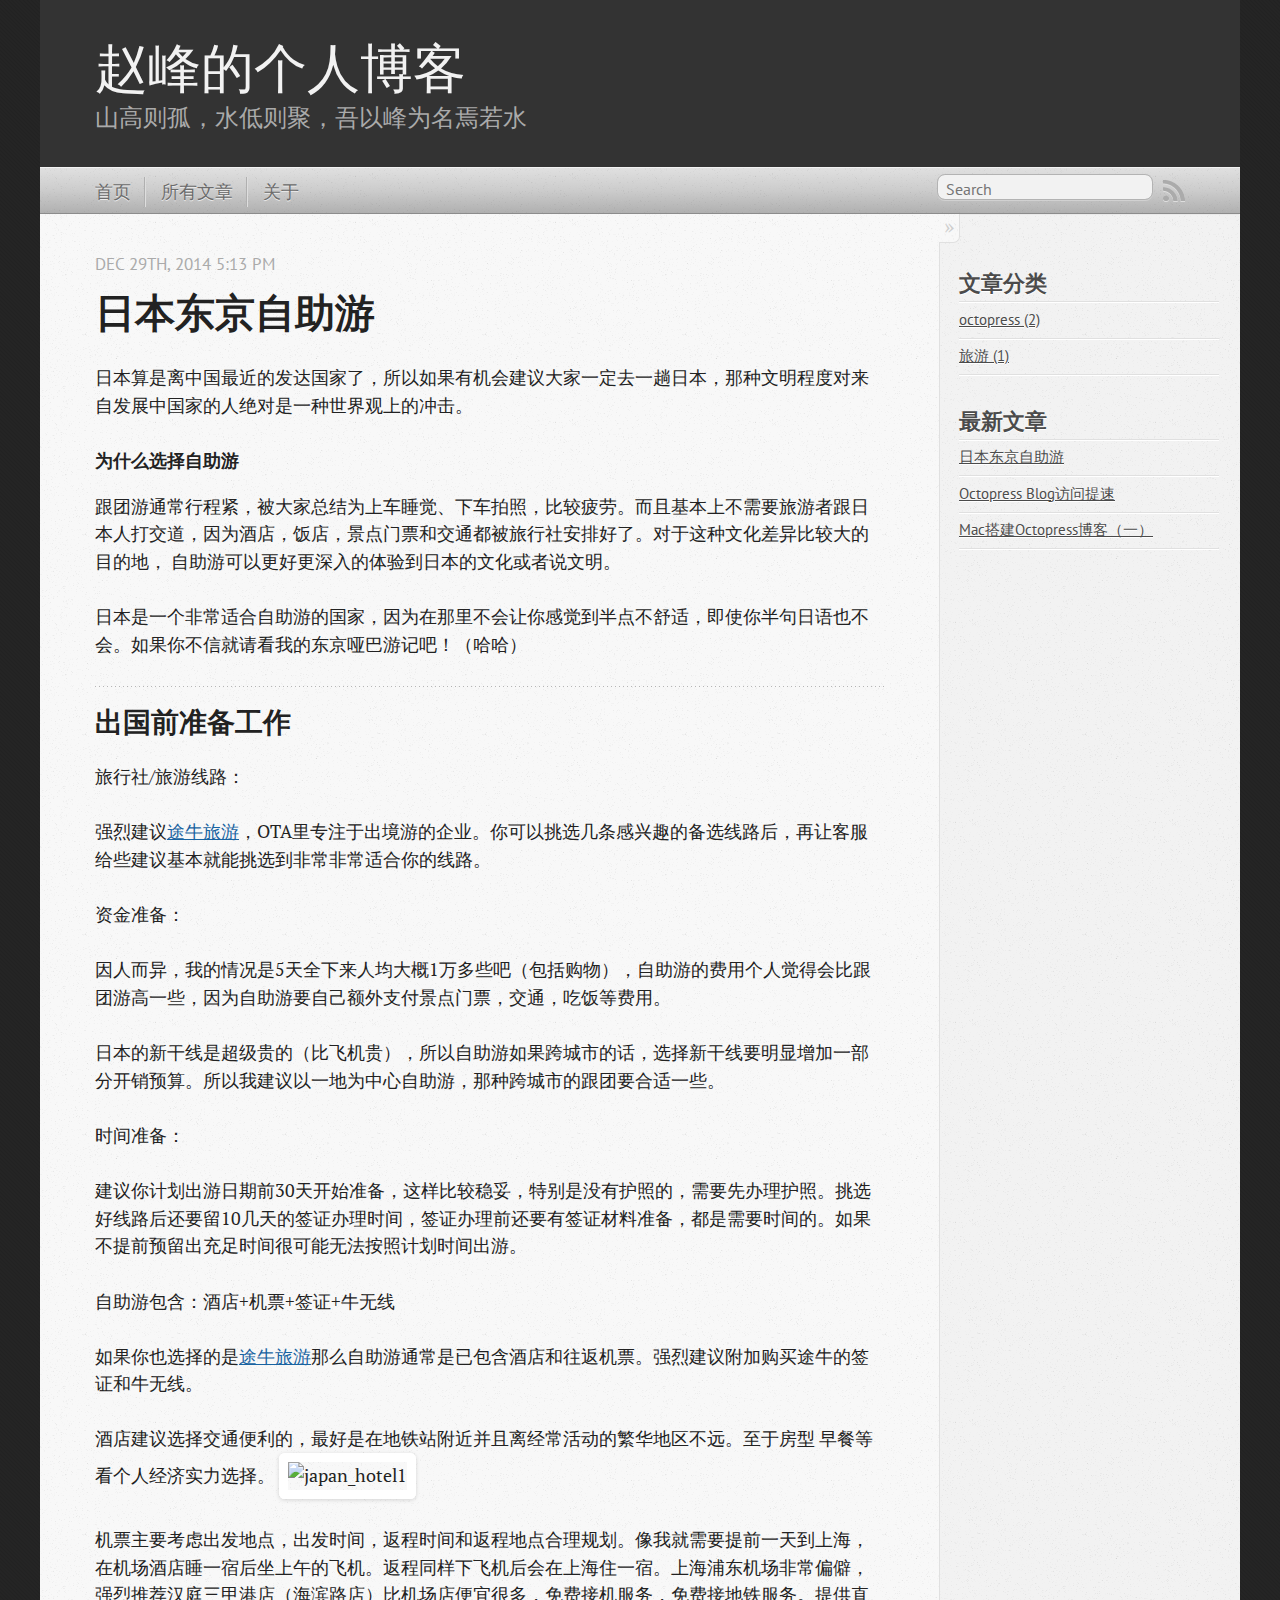
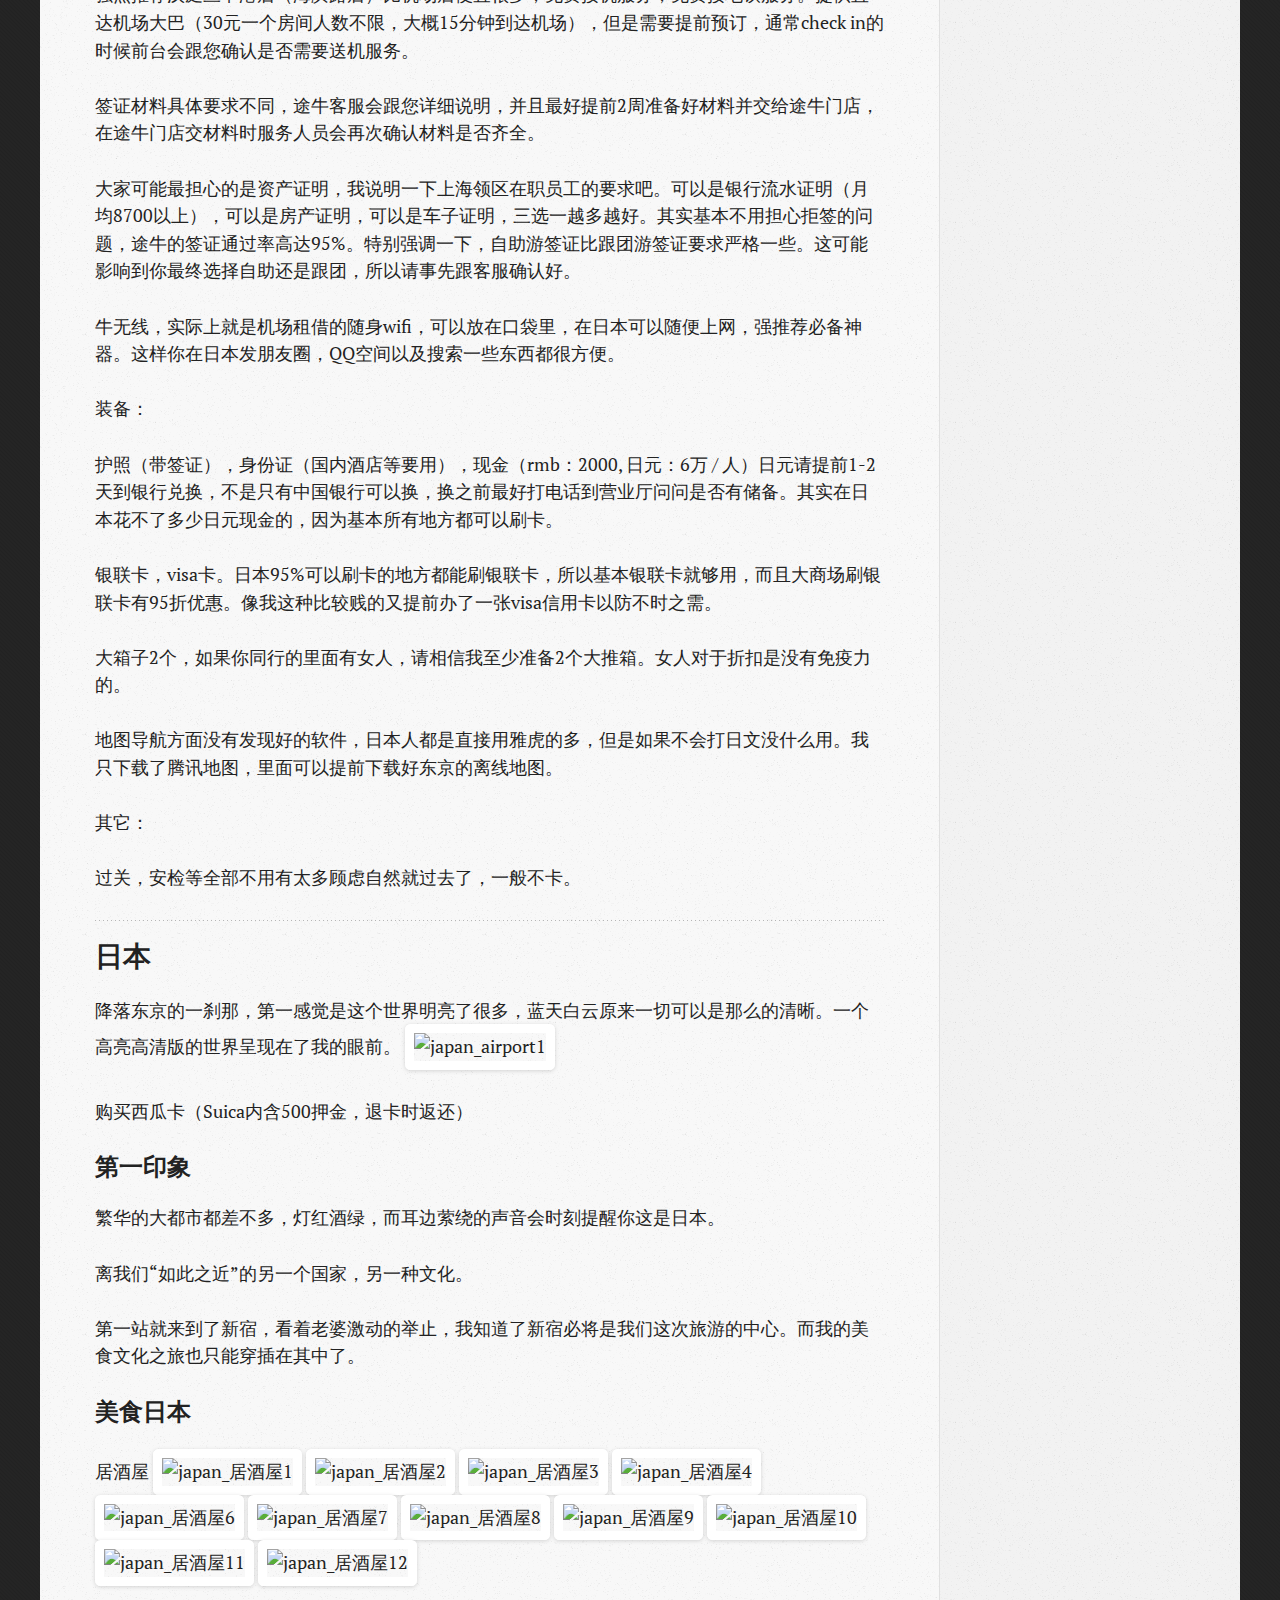
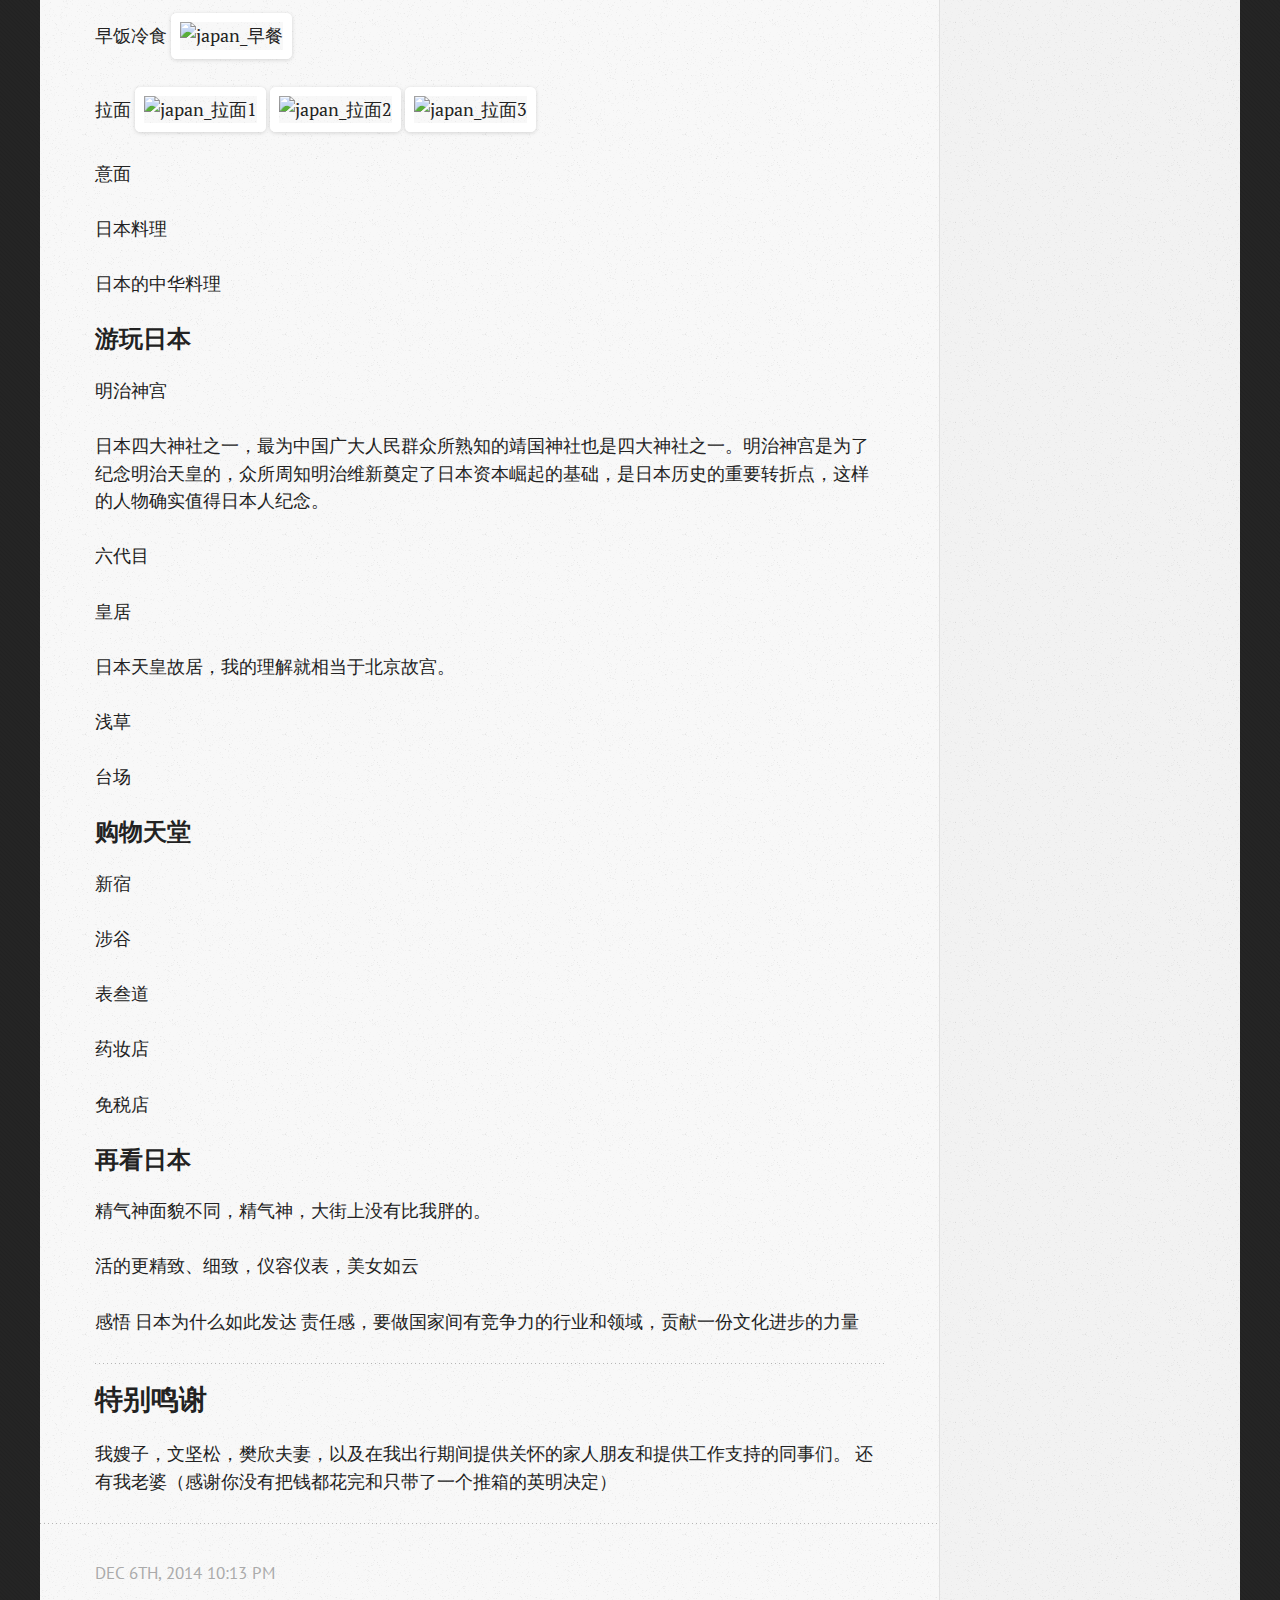
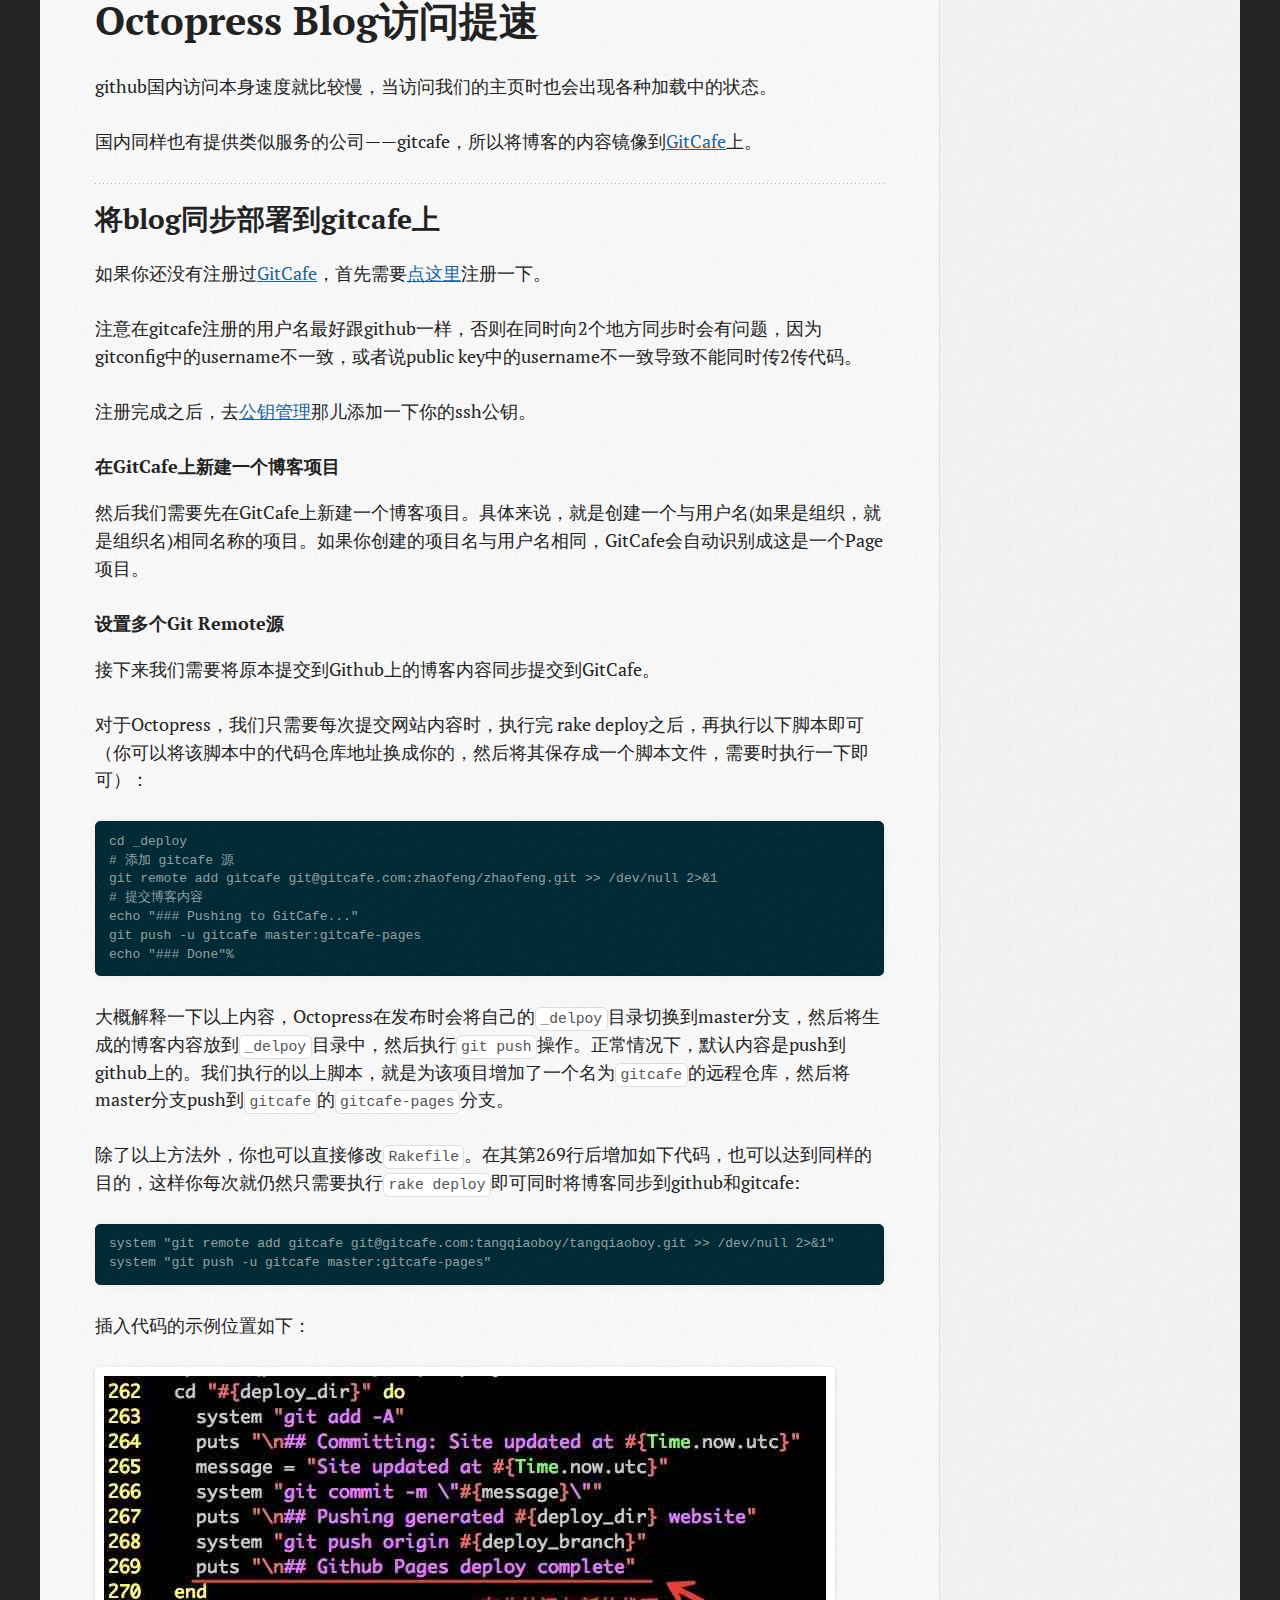
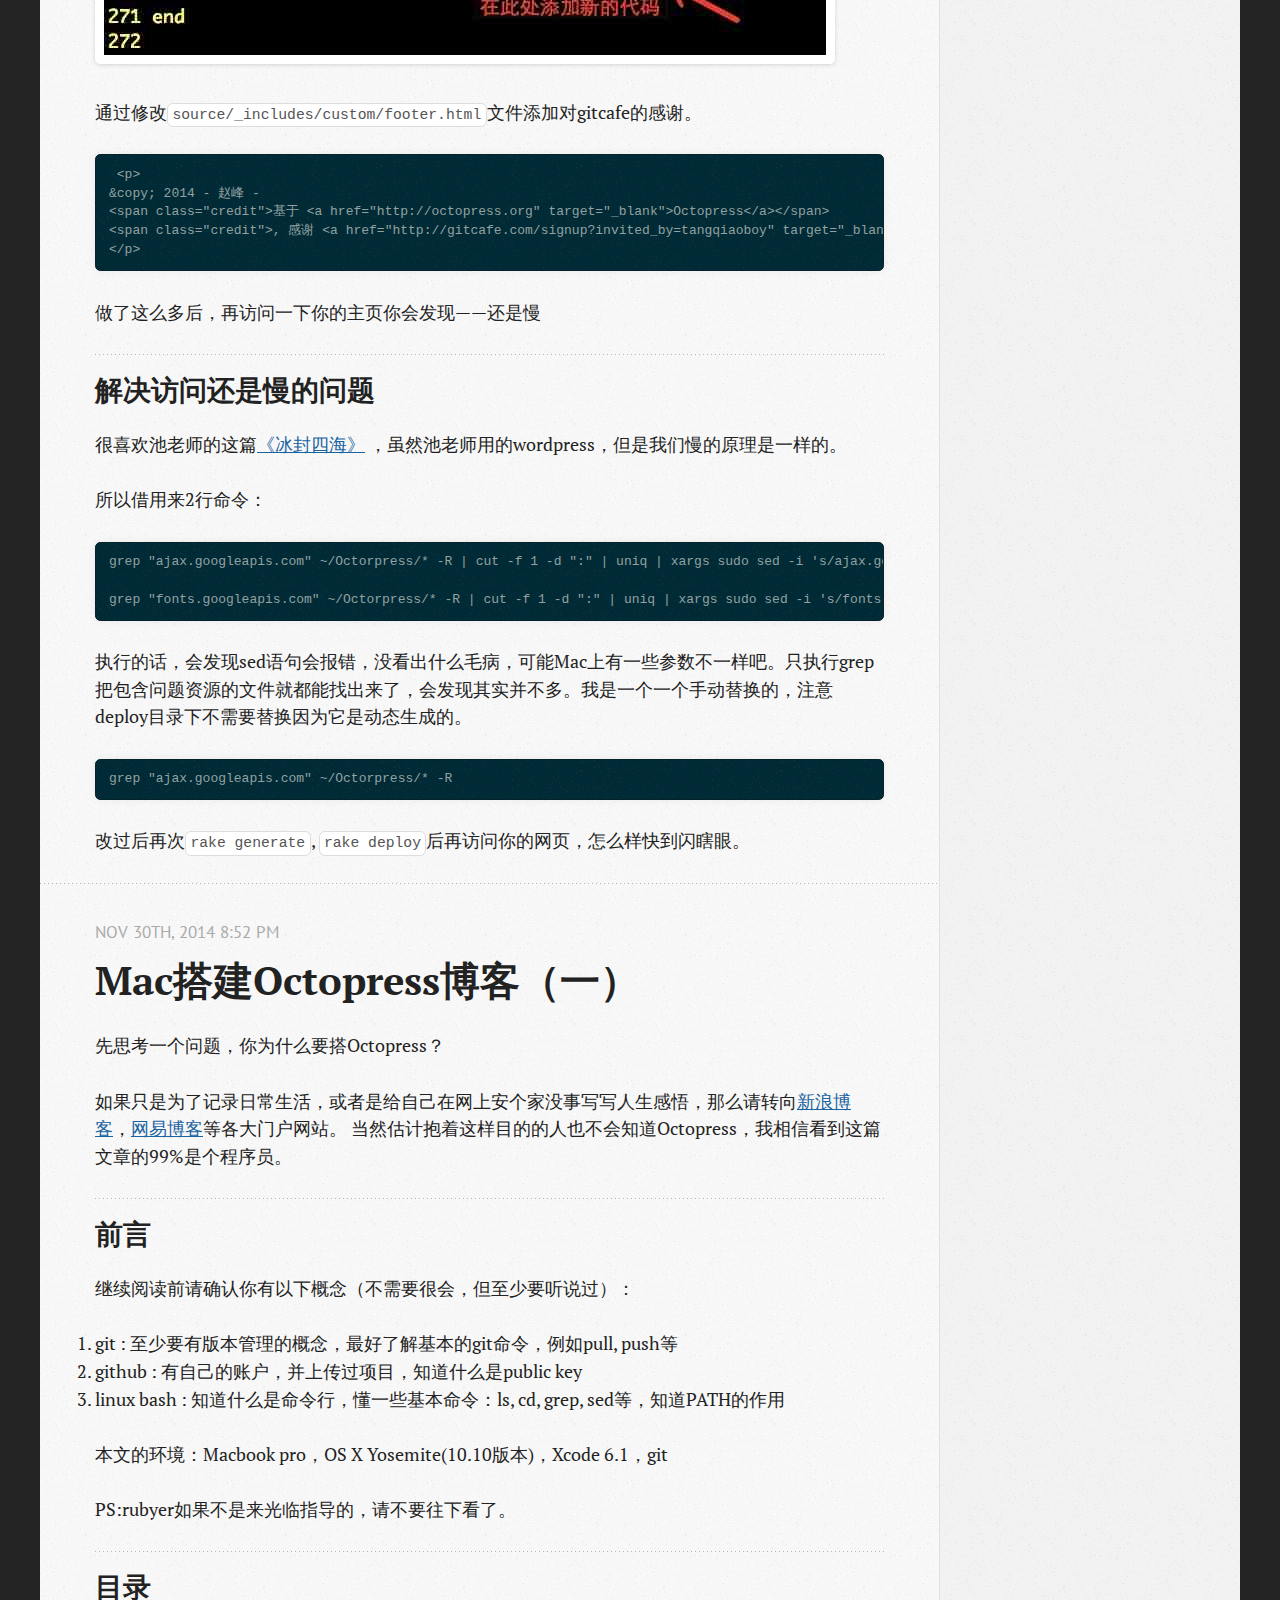
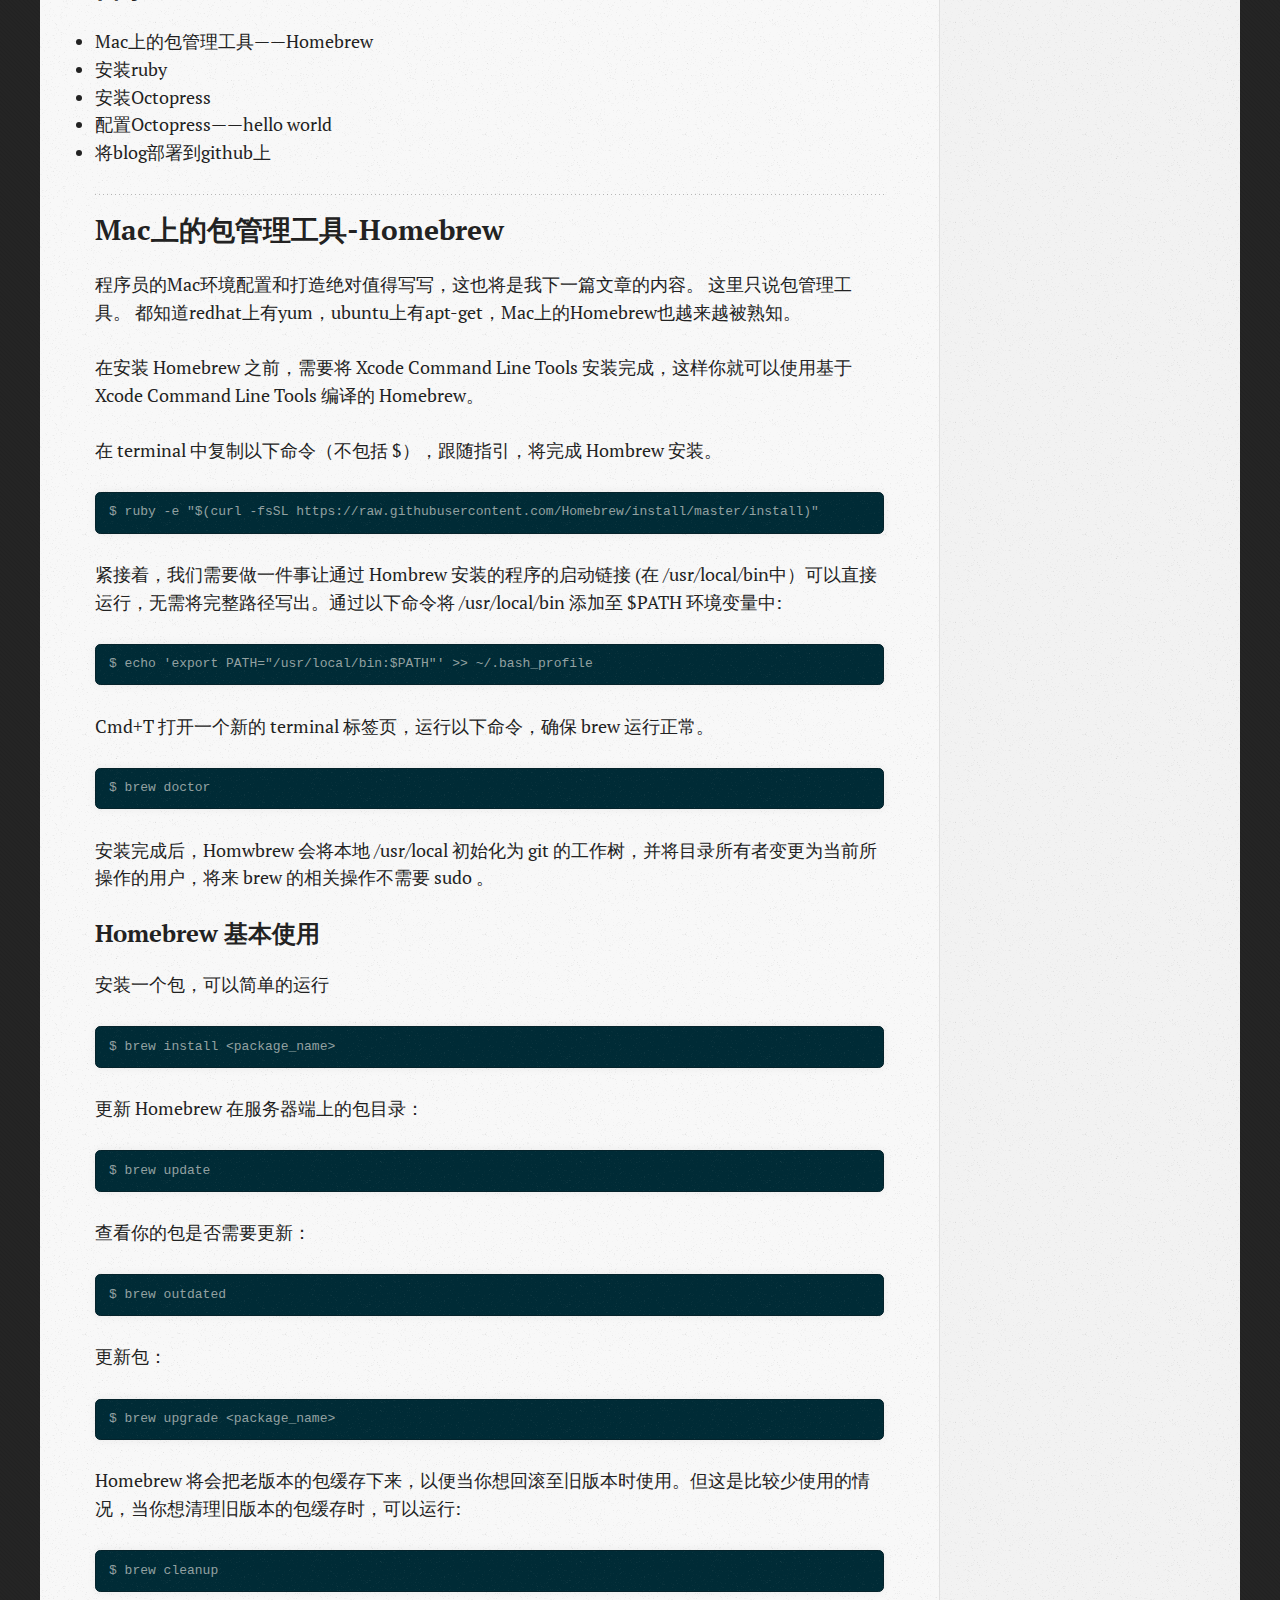
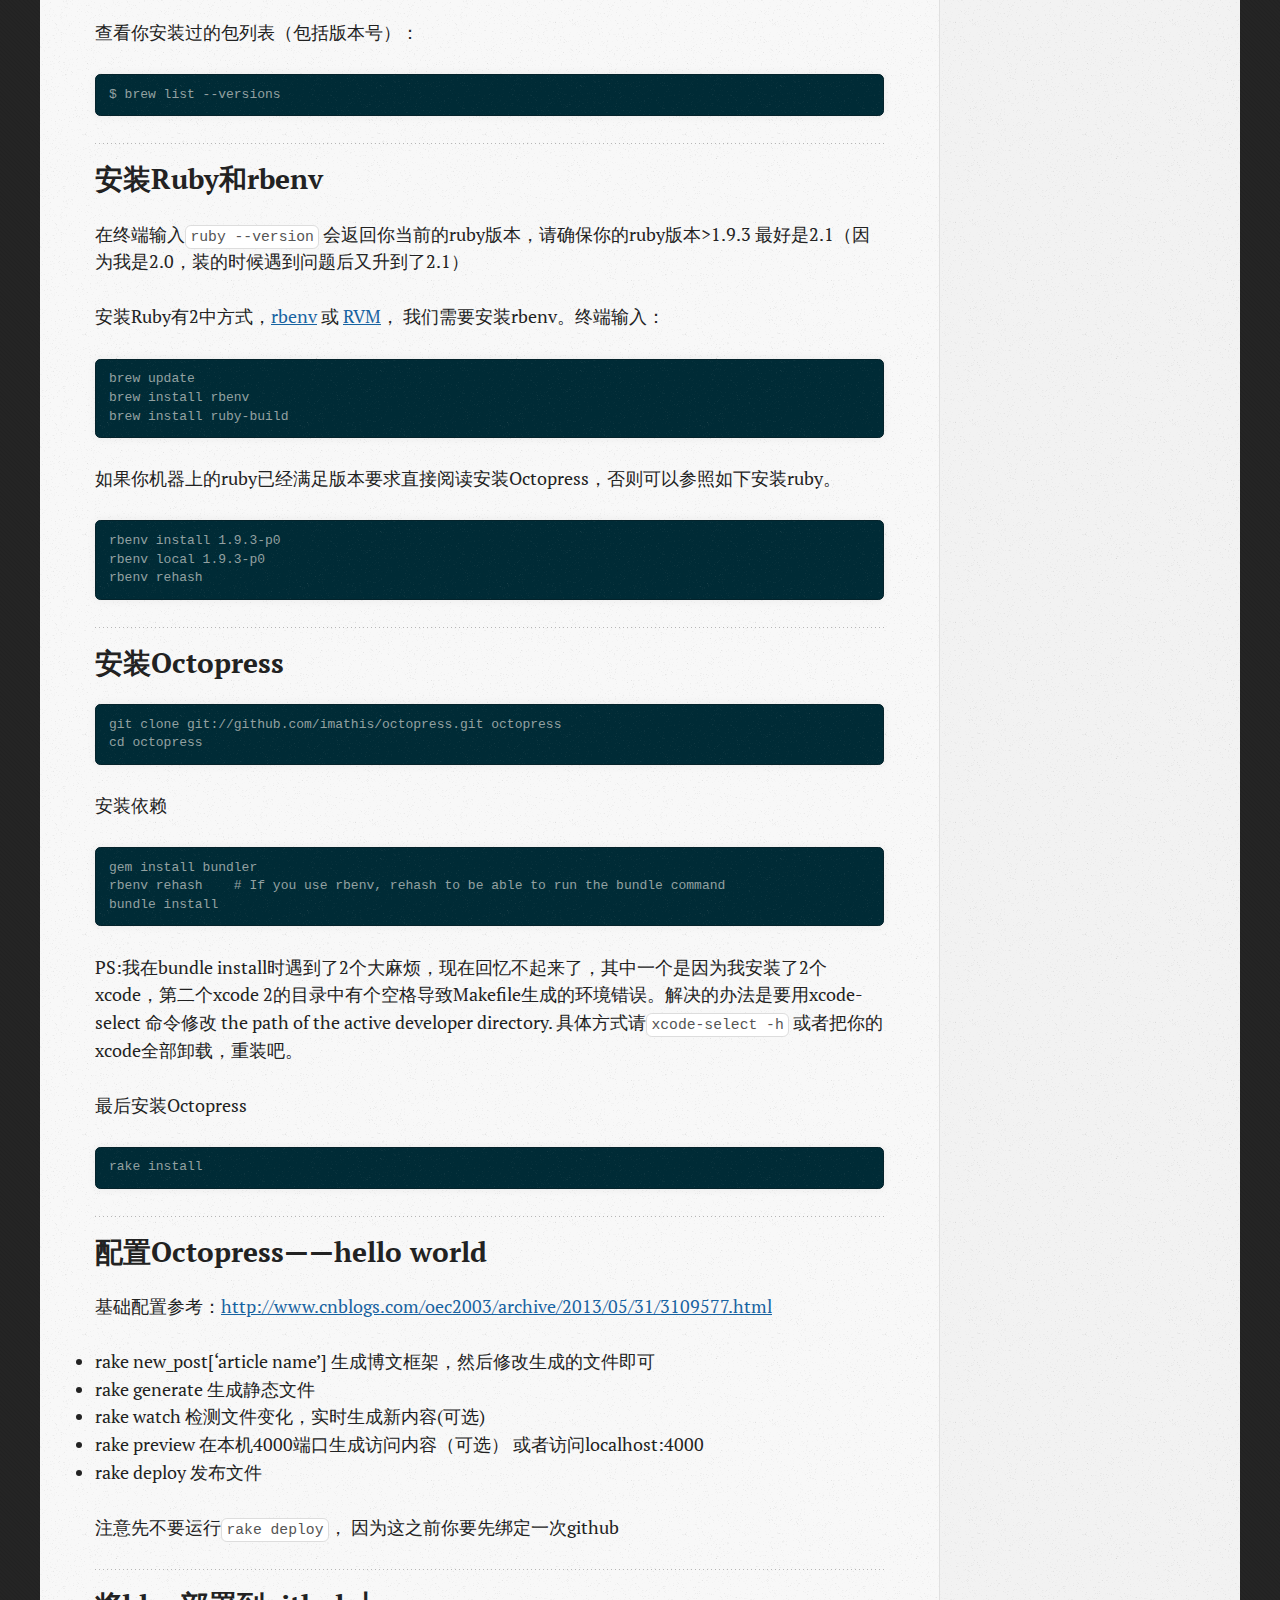
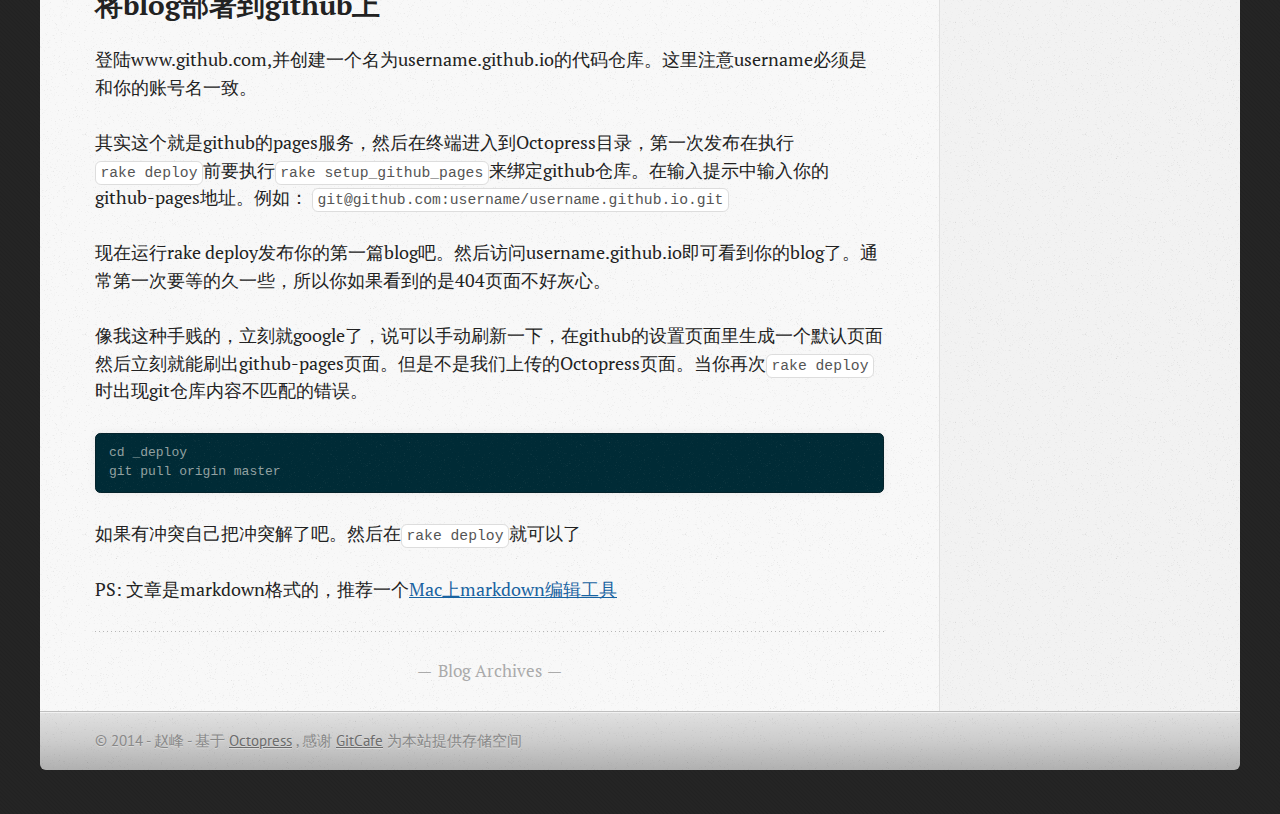
==== commit 468c9d4e: "Site updated at 2014-12-30 03:54:21 UTC" ====
--- a/index.html
+++ b/index.html
@@ -146,7 +146,7 @@
 <p>降落东京的一刹那，第一感觉是这个世界明亮了很多，蓝天白云原来一切可以是那么的清晰。一个高亮高清版的世界呈现在了我的眼前。
 <img src="./images/JapanTour1/IMG_1482.JPG" alt="japan_airport1" /></p>
 
-<p>购买西瓜卡</p>
+<p>购买西瓜卡（Suica内含500押金，退卡时返还）</p>
 
 <h3>第一印象</h3>
 
@@ -171,7 +171,8 @@
 <img src="./images/JapanTour1/IMG_1511.JPG" alt="japan_居酒屋11" />
 <img src="./images/JapanTour1/IMG_1512.JPG" alt="japan_居酒屋12" /></p>
 
-<p>早饭冷食</p>
+<p>早饭冷食
+<img src="./japan_tour_images/IMG_0251.JPG" alt="japan_早餐" /></p>
 
 <p>拉面
 <img src="./images/JapanTour1/IMG_0092.JPG" alt="japan_拉面1" />
@@ -181,6 +182,8 @@
 <p>意面</p>
 
 <p>日本料理</p>
+
+<p>日本的中华料理</p>
 
 <h3>游玩日本</h3>
 
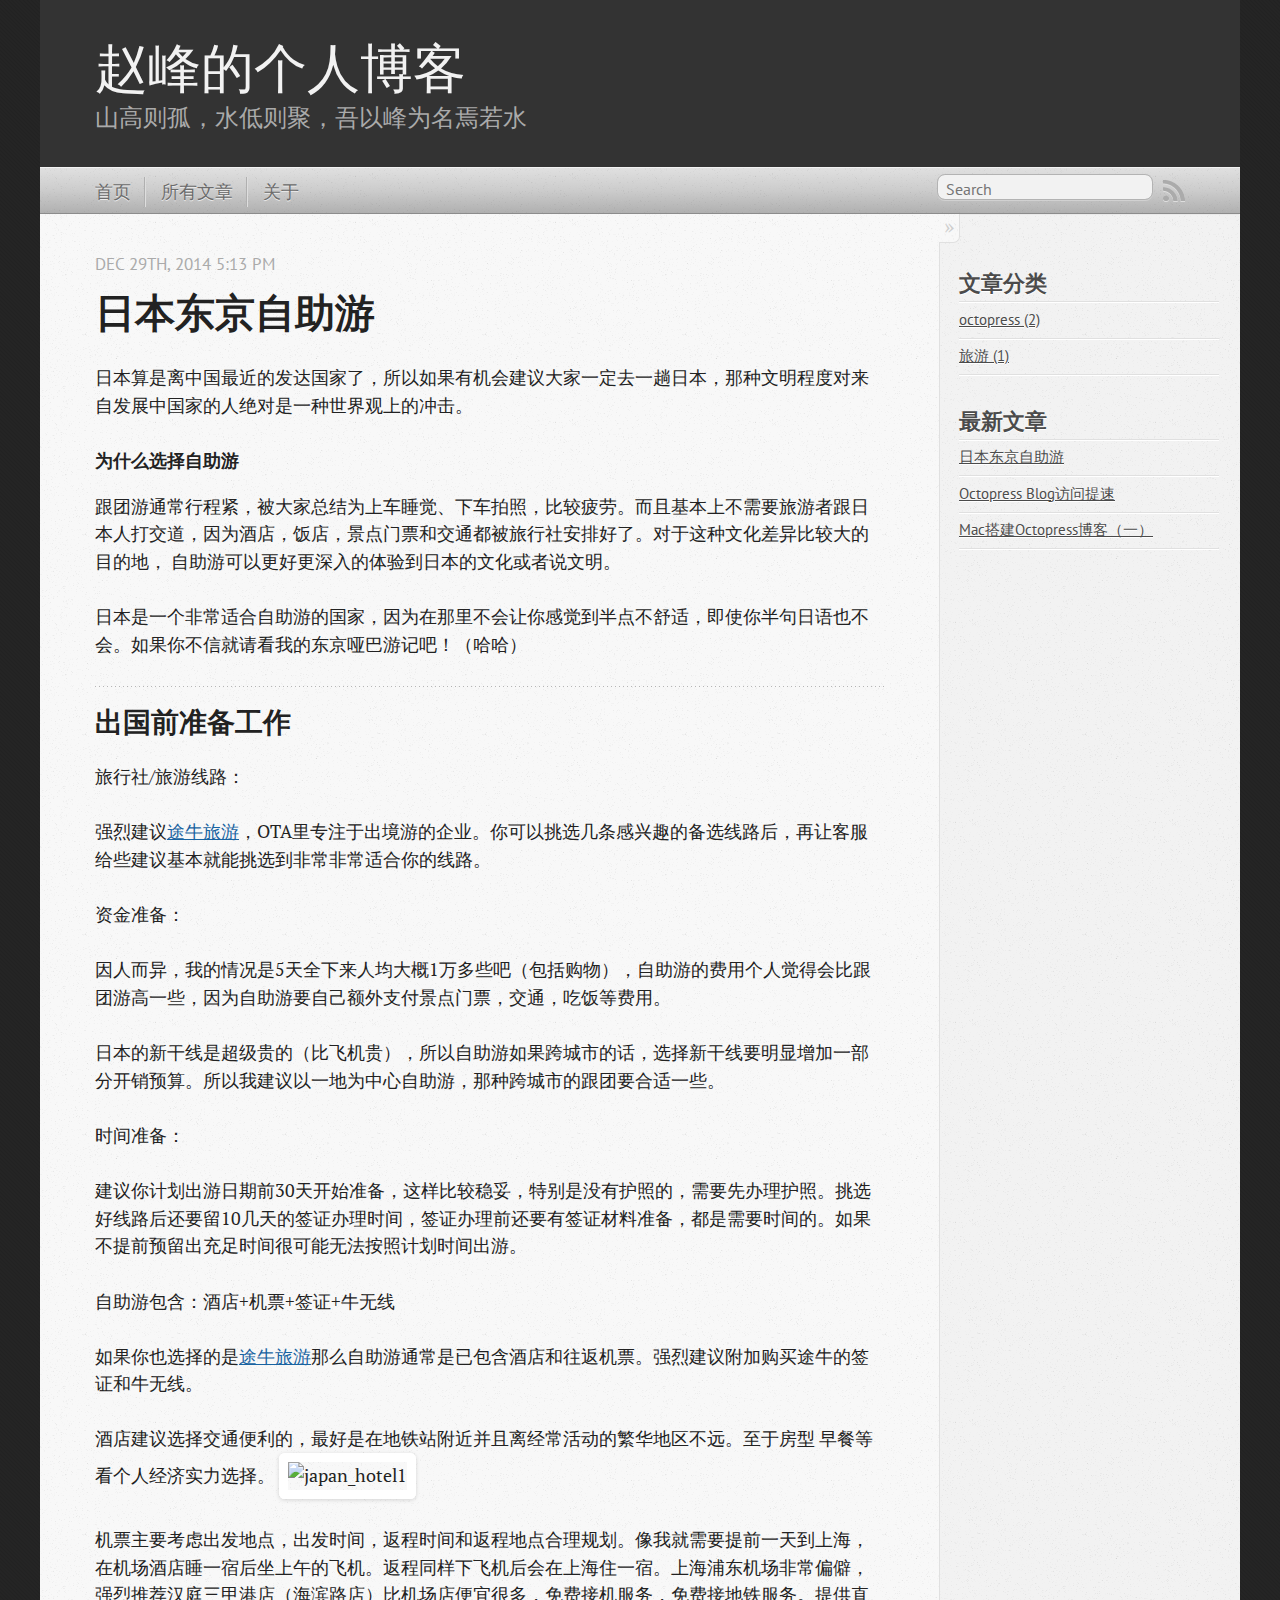
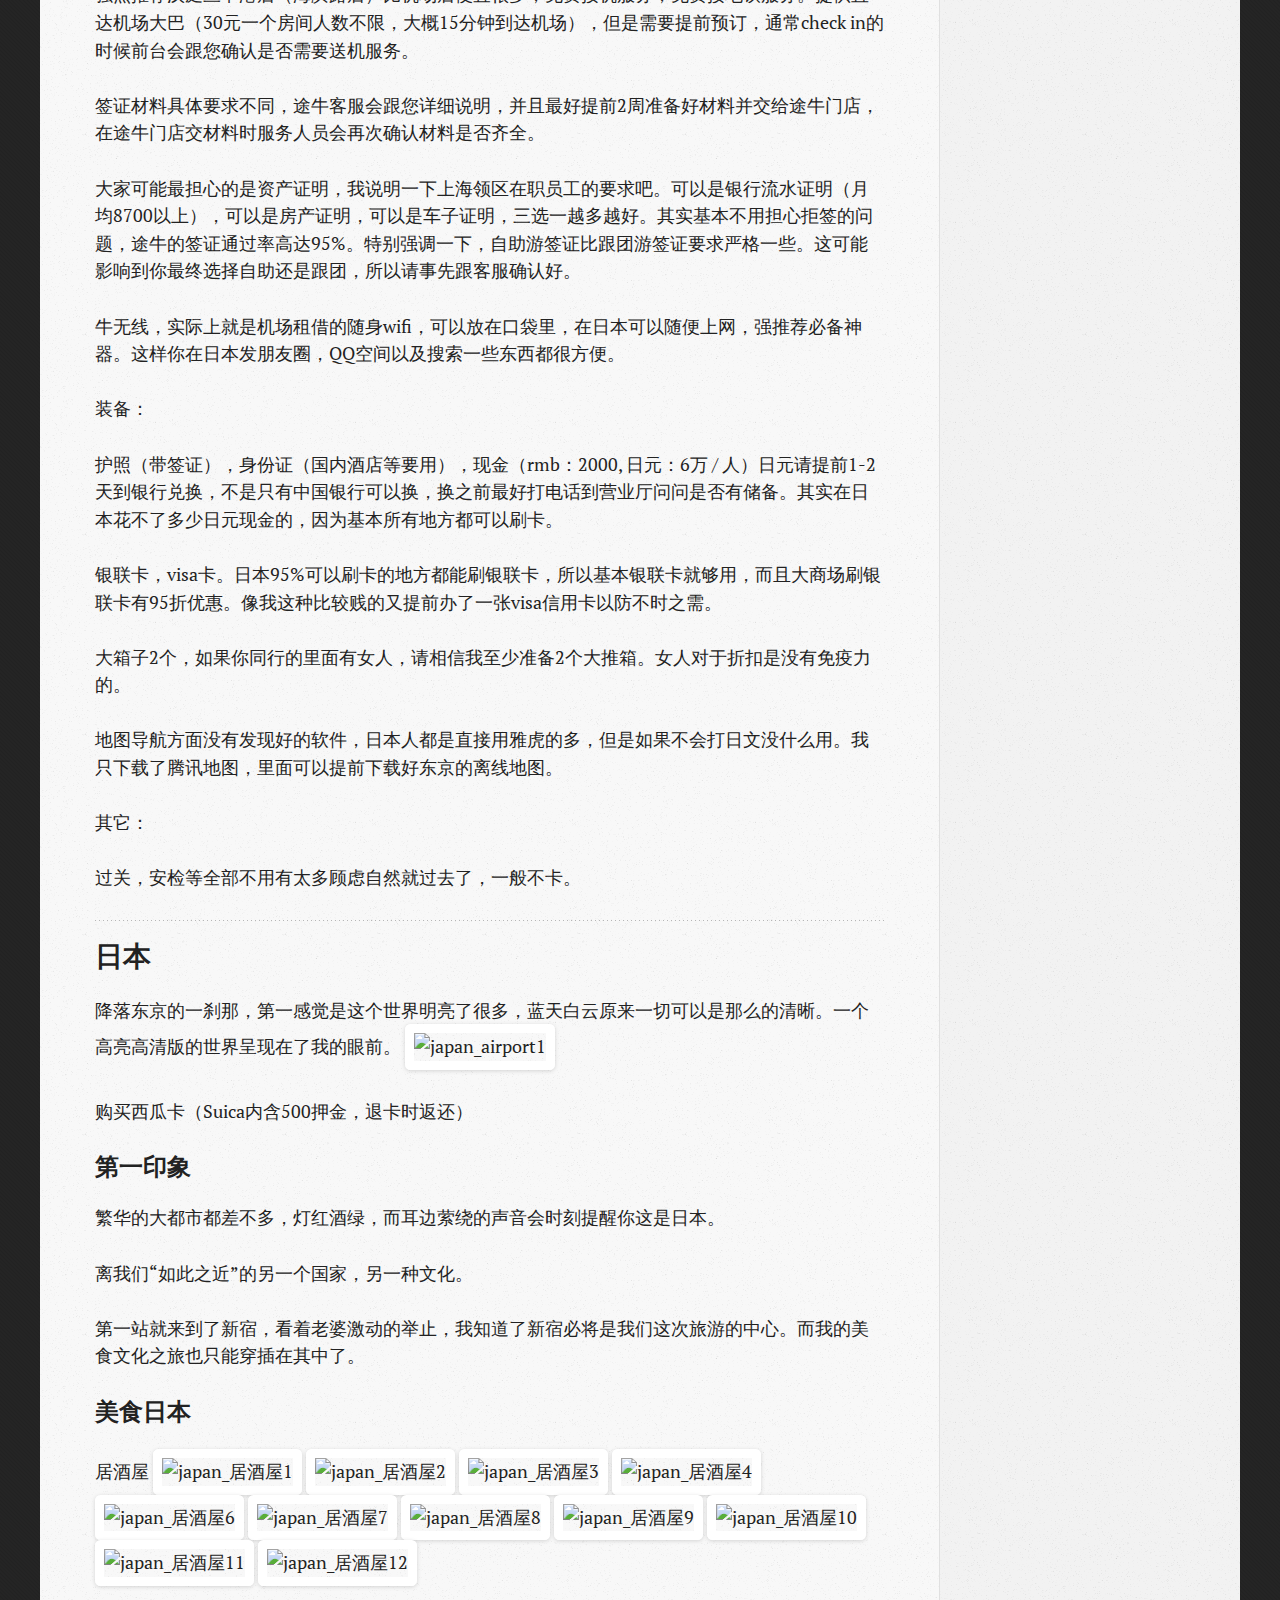
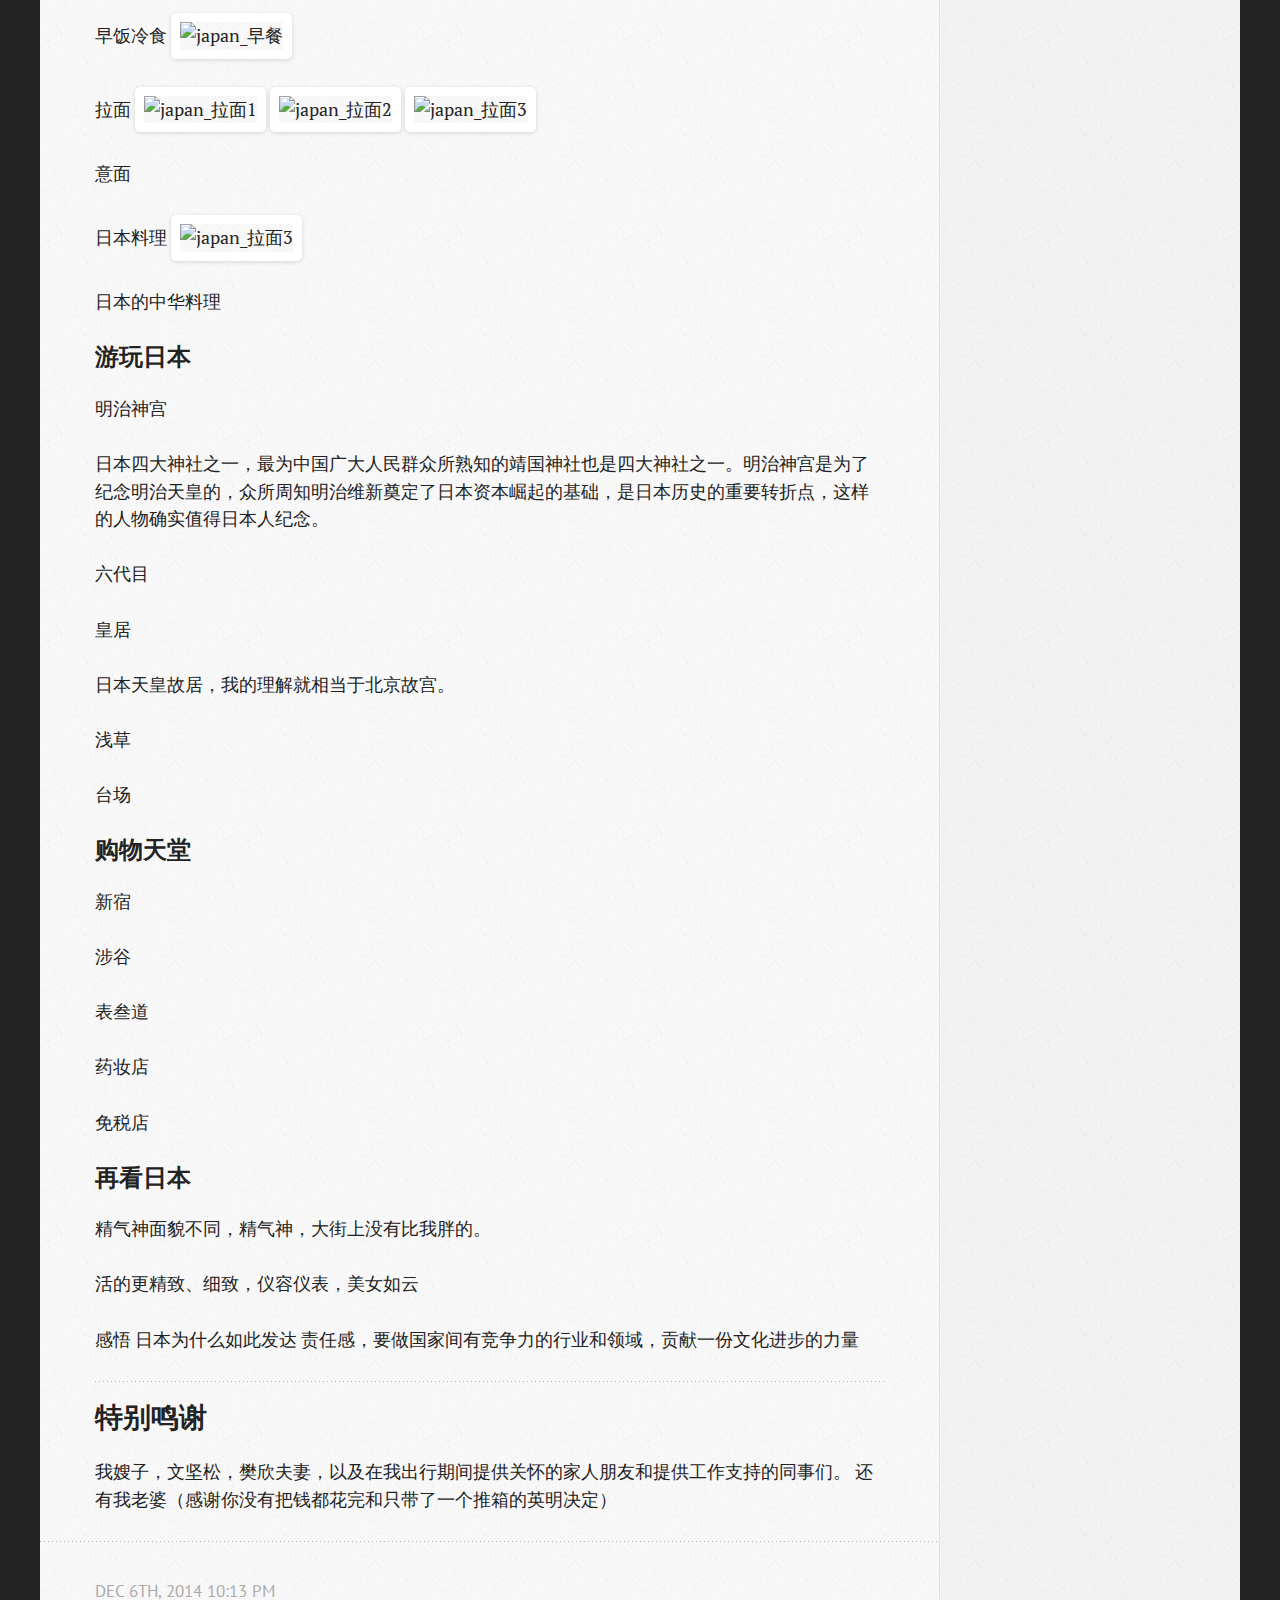
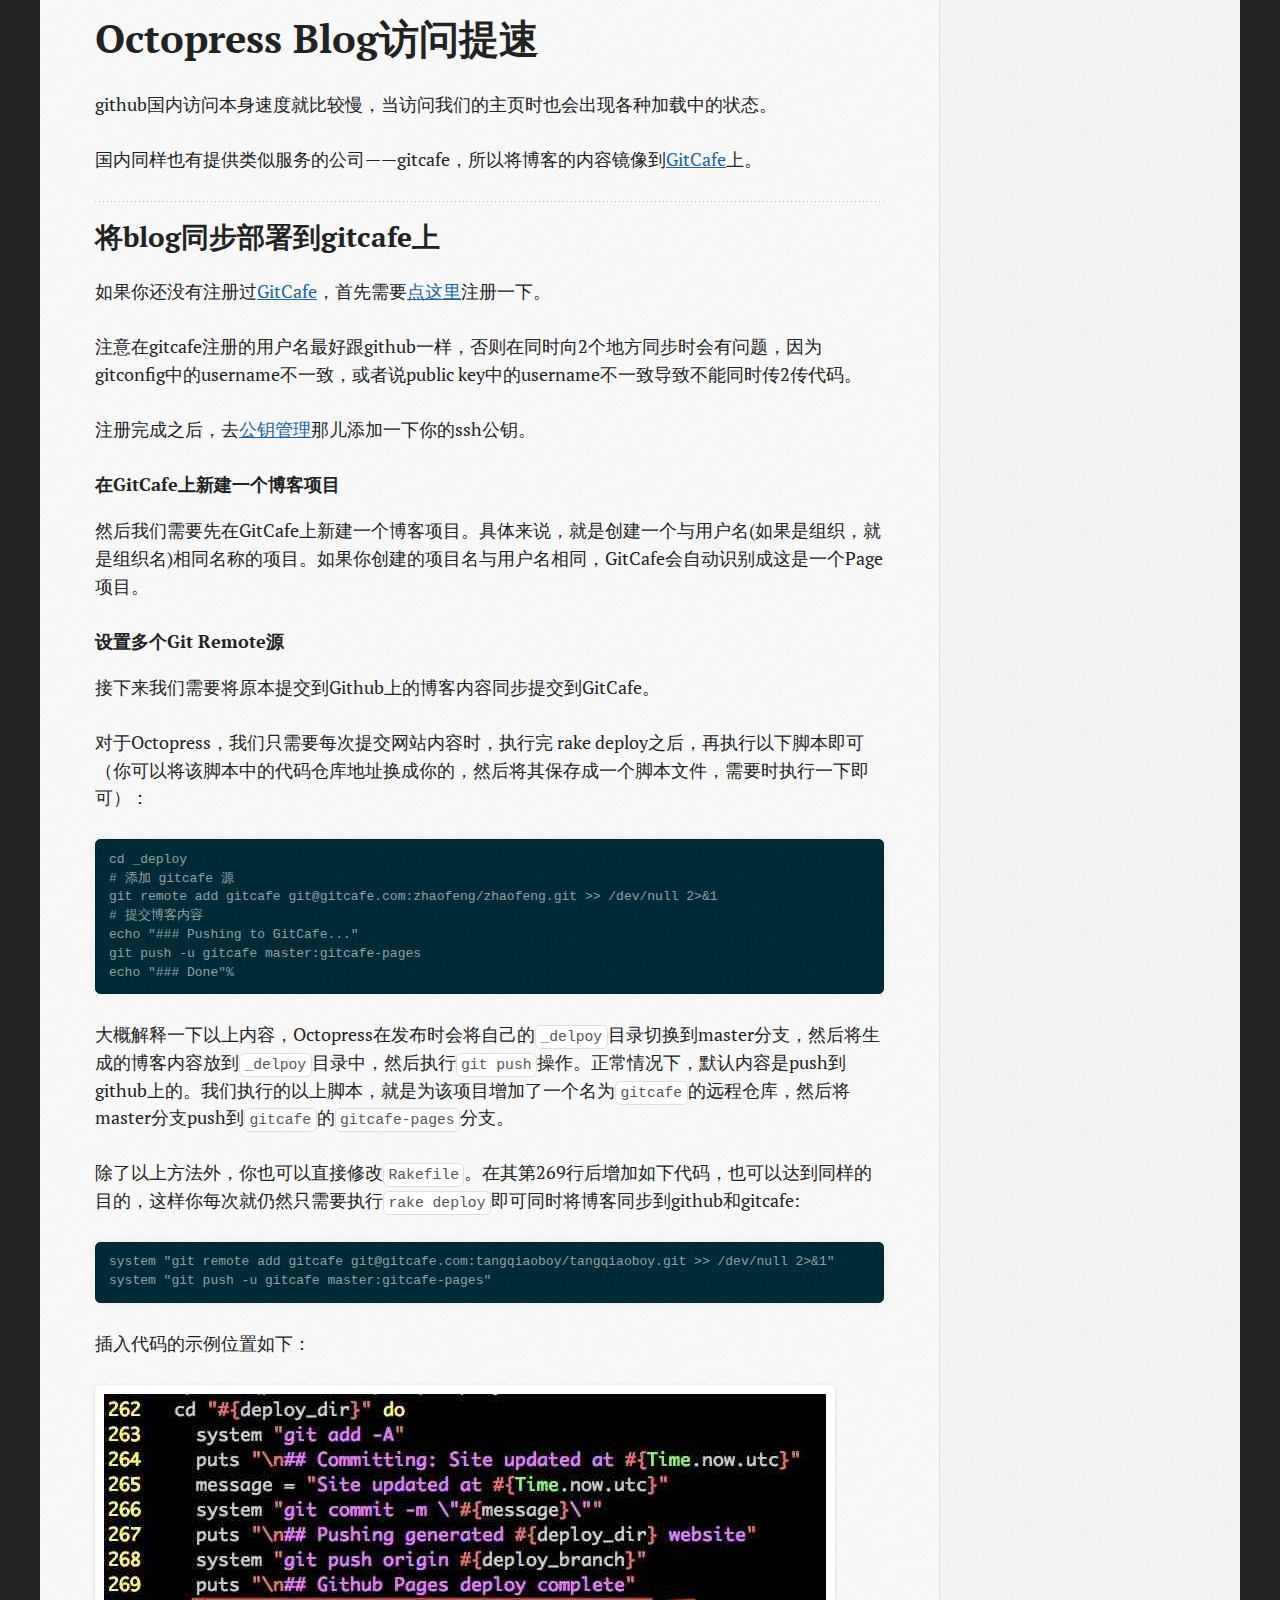
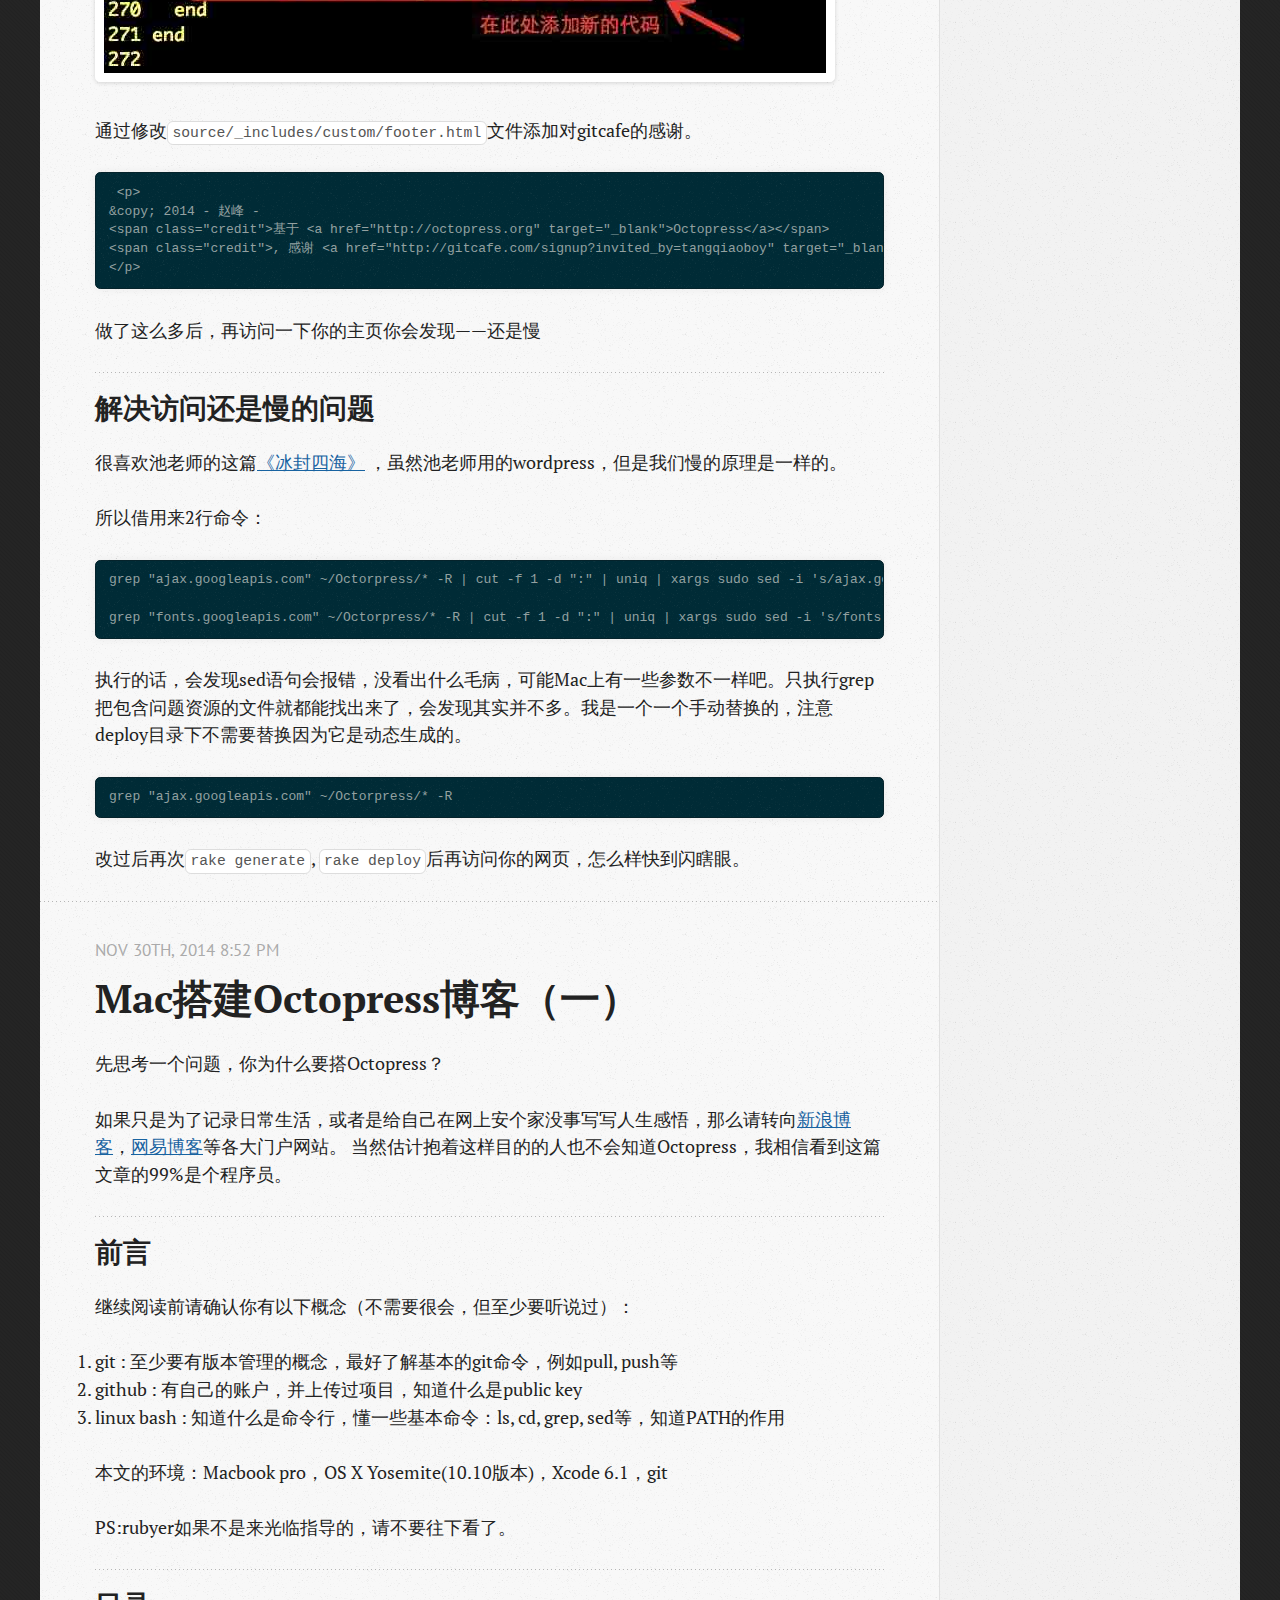
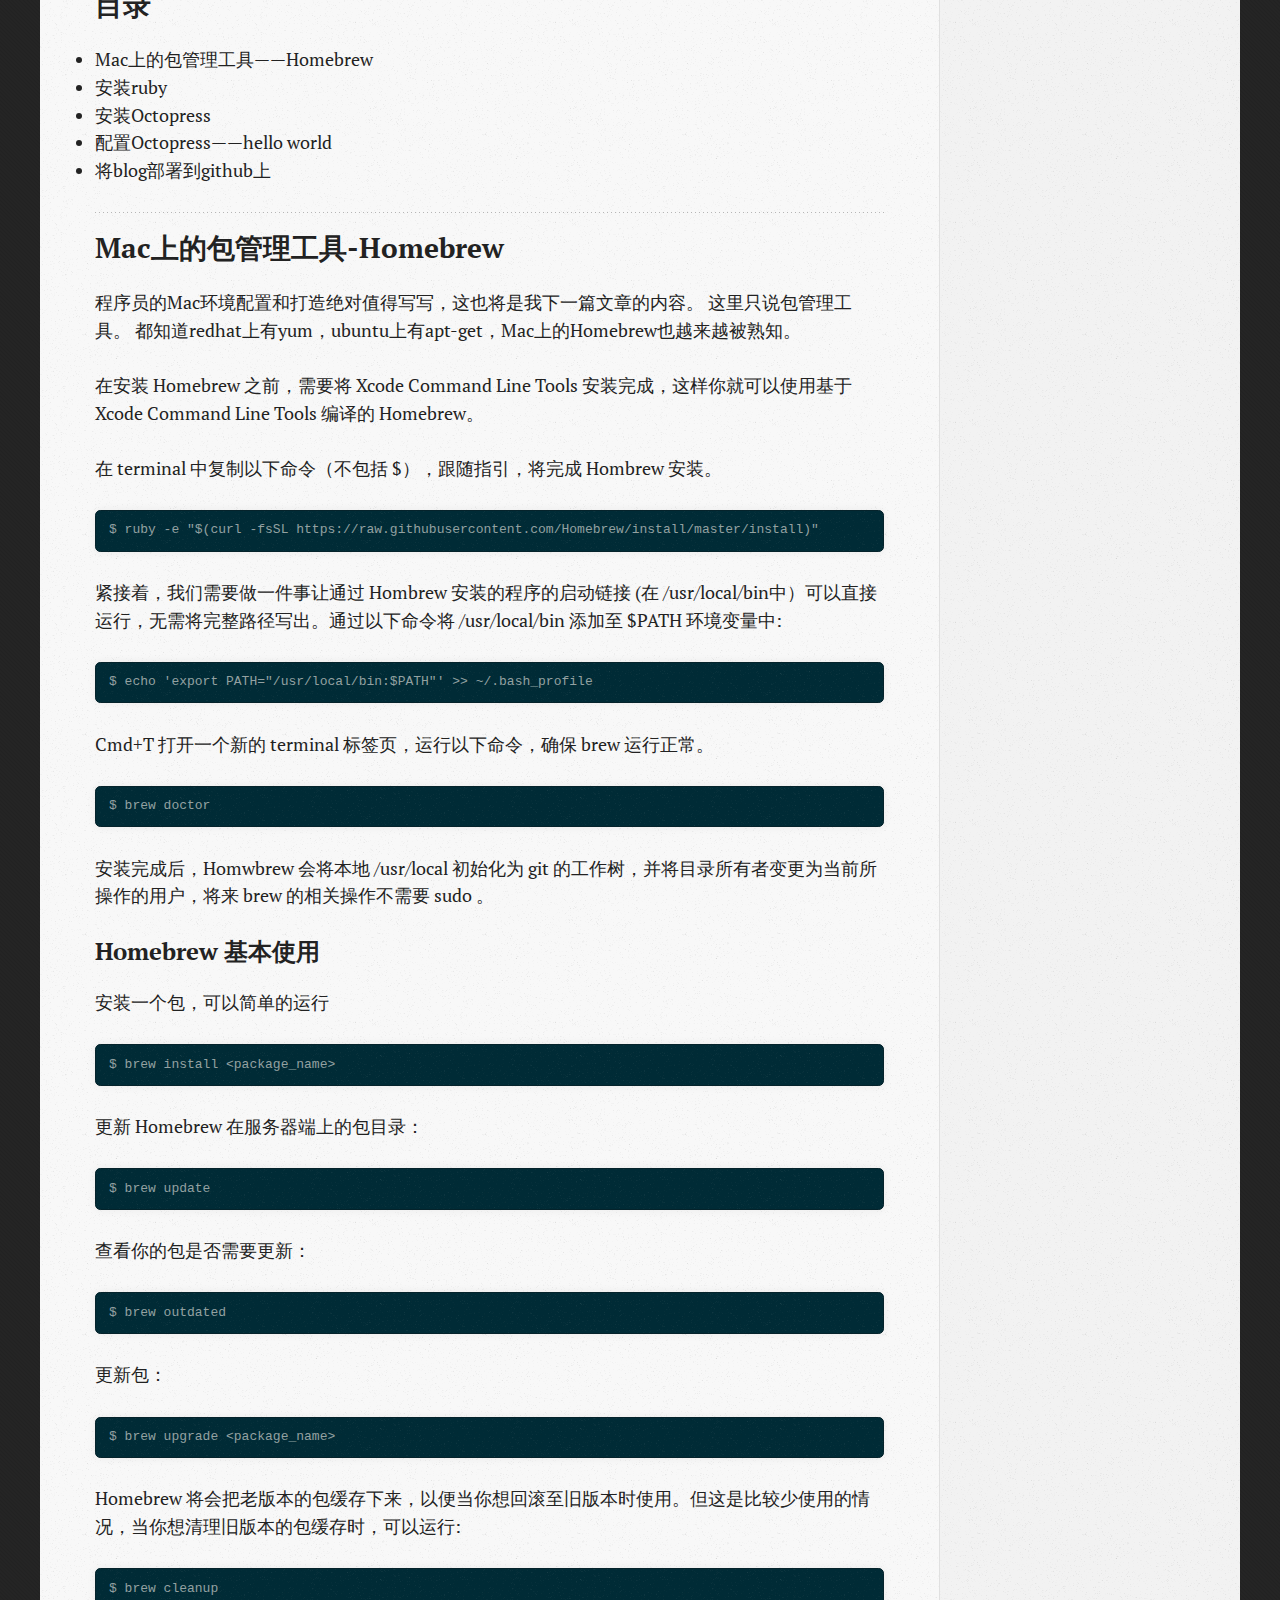
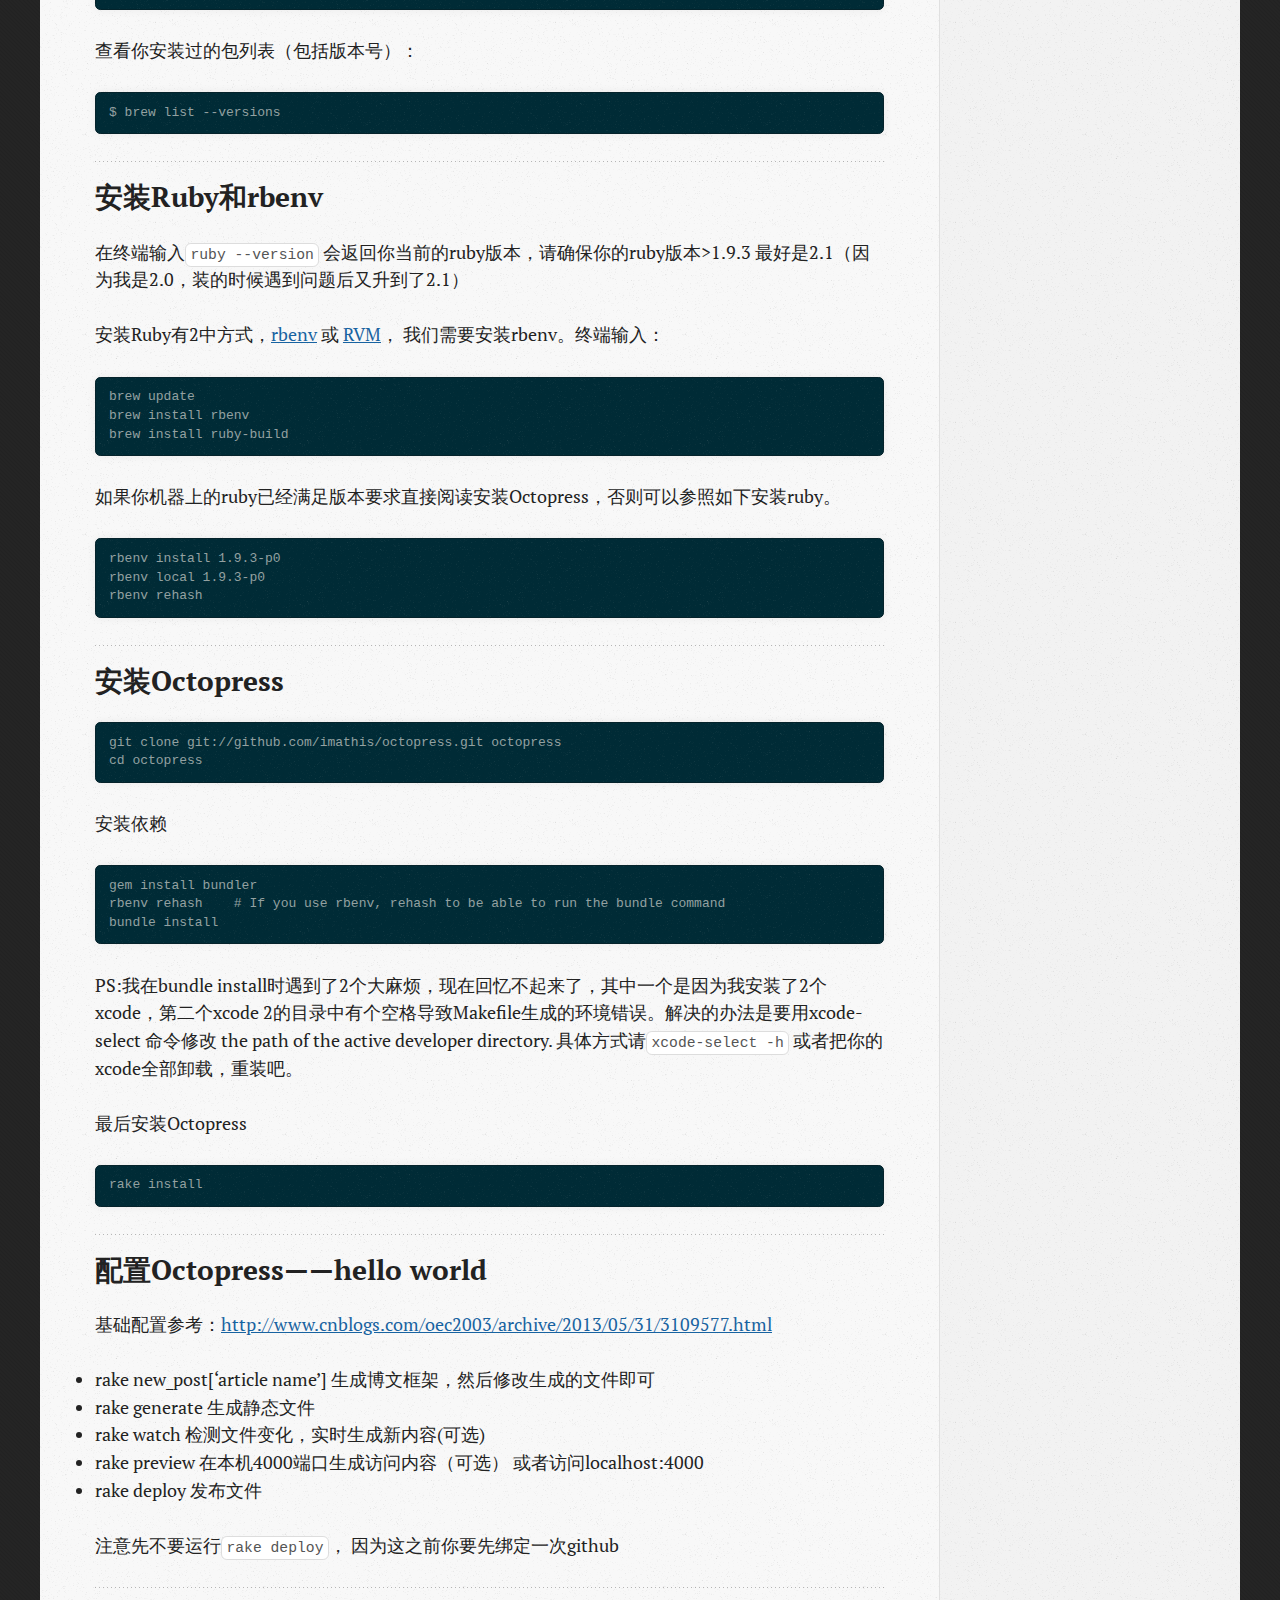
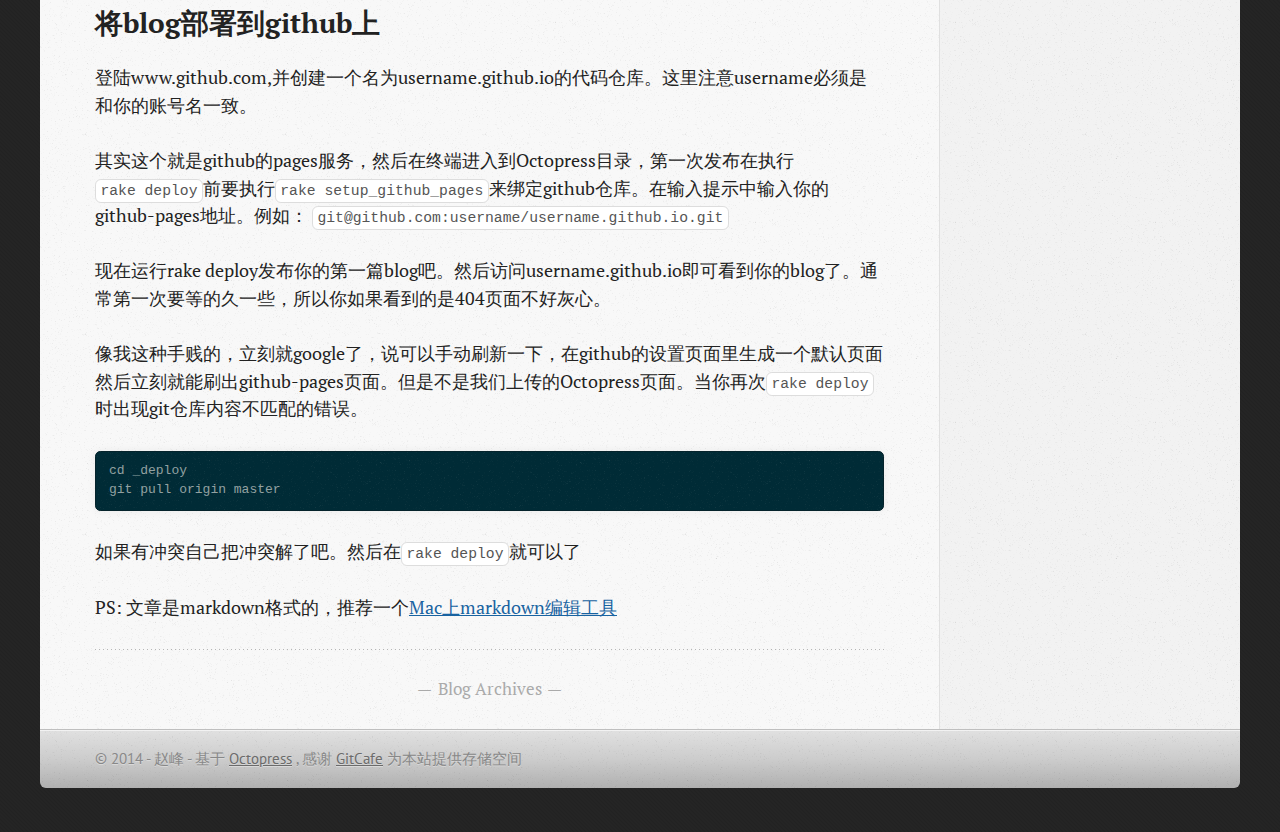
==== commit 9d56df91: "Site updated at 2014-12-30 03:58:56 UTC" ====
--- a/index.html
+++ b/index.html
@@ -181,7 +181,8 @@
 
 <p>意面</p>
 
-<p>日本料理</p>
+<p>日本料理
+<img src="./images/IMG_0246.JPG" alt="japan_拉面3" /></p>
 
 <p>日本的中华料理</p>
 
